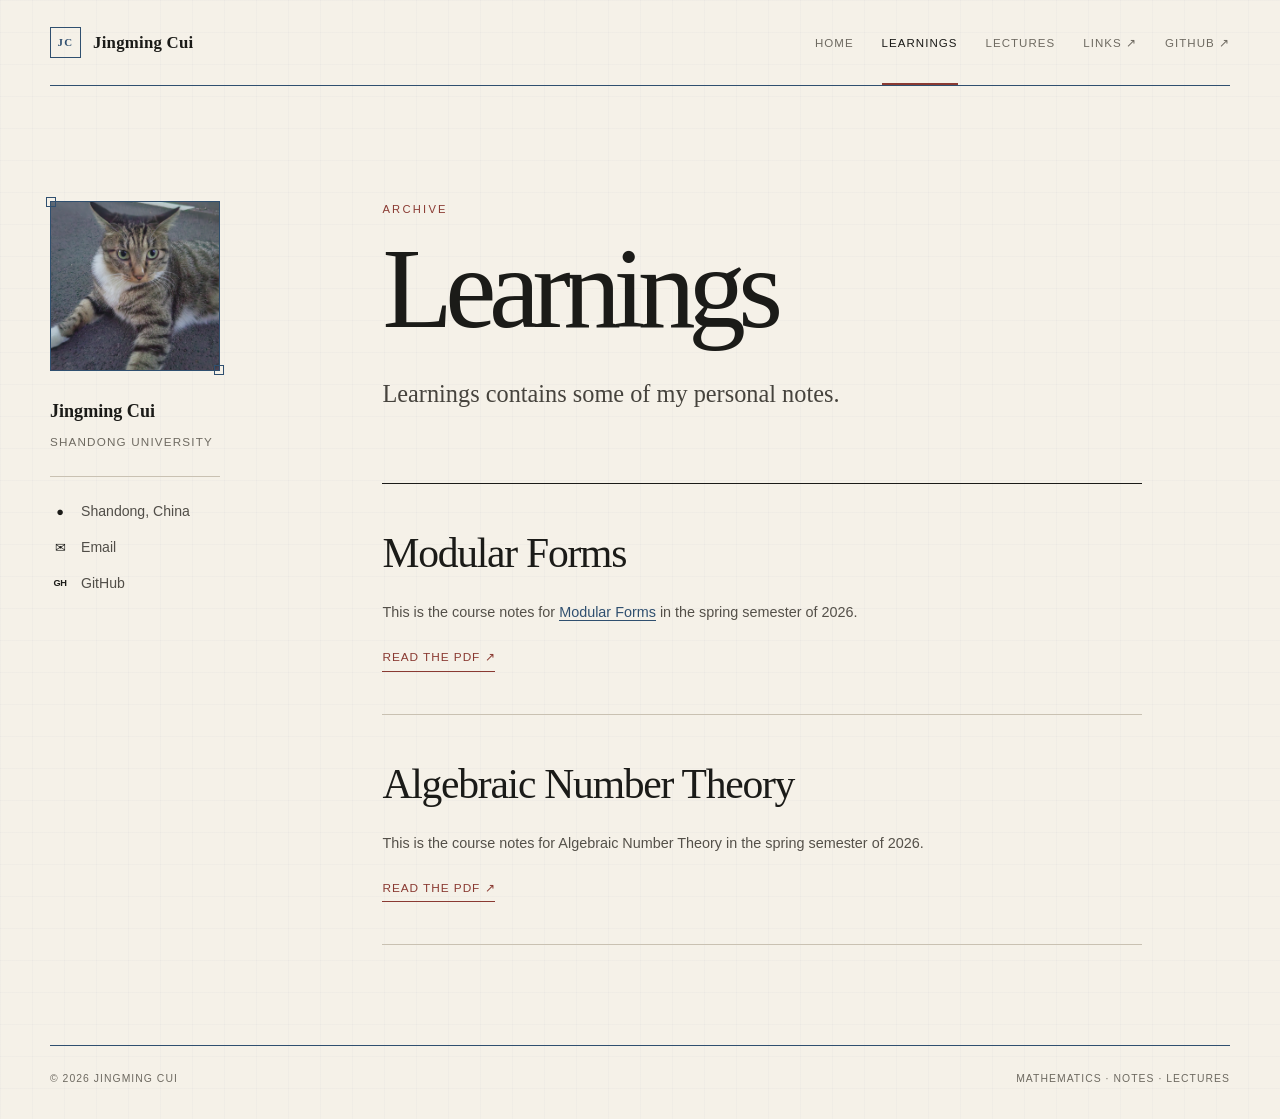
==== learnings/index.html @ 98e47bea "Add files via upload" ====
<!DOCTYPE html><html lang="en"><head><meta charSet="utf-8"/><meta name="viewport" content="width=device-width, initial-scale=1"/><link rel="preload" href="/profile-cat.jpg" as="image"/><link rel="stylesheet" href="/assets/site.css" data-rsc-css-href="/assets/site.css" data-precedence="vite-rsc/importer-resources"/><title>Learnings · Jingming Cui</title><meta name="description" content="Mathematical notes and working manuscripts by Jingming Cui."/><meta property="og:title" content="Jingming Cui"/><meta property="og:description" content="Mathematics · Notes · Lectures"/><meta property="og:url" content="https://mercuria-06.github.io"/><meta property="og:site_name" content="Jingming Cui"/><meta property="og:type" content="website"/><meta property="og:image" content="https://mercuria-06.github.io/og.png"/><meta property="og:image:width" content="1792"/><meta property="og:image:height" content="936"/><meta property="og:image:alt" content="Jingming Cui — Mathematics"/><meta name="twitter:card" content="summary_large_image"/><meta name="twitter:title" content="Jingming Cui"/><meta name="twitter:description" content="Mathematics · Notes · Lectures"/><meta name="twitter:image" content="https://mercuria-06.github.io/og.png"/>
<meta name="generator" content="Jingming Cui static site"></head><body><div class="site-frame"><header class="topbar"><a class="wordmark" href="/" aria-label="Jingming Cui, home"><span class="wordmark-mark">JC</span><span>Jingming Cui</span></a><nav aria-label="Primary navigation"><a href="/">Home</a><a href="/learnings/" aria-current="page">Learnings</a><a href="/lectures/">Lectures</a><a href="https://yapengzhao-math.github.io/" target="_blank" rel="noreferrer">Links <span aria-hidden="true">↗</span></a><a href="https://github.com/Mercuria-06" target="_blank" rel="noreferrer">GitHub <span aria-hidden="true">↗</span></a></nav></header><div class="page-grid"><aside class="profile-panel" aria-label="Profile summary"><div class="profile-photo"><img src="/profile-cat.jpg" alt="A tabby cat resting on a blanket"/></div><div class="profile-copy"><p class="profile-name">Jingming Cui</p><p class="profile-field">Shandong University</p></div><div class="profile-rule"></div><div class="profile-details"><p class="profile-detail"><span class="profile-icon" aria-hidden="true">●</span><span>Shandong, China</span></p><a class="profile-detail" href="mailto:jingmingcui@mail.sdu.edu.cn"><span class="profile-icon" aria-hidden="true">✉</span><span>Email</span></a><a class="profile-detail" href="https://github.com/Mercuria-06" target="_blank" rel="noreferrer"><span class="profile-icon profile-icon-text" aria-hidden="true">GH</span><span>GitHub</span></a></div></aside><main><div class="page-kicker">Archive</div><h1>Learnings</h1><p class="lede">Learnings contains some of my personal notes.</p><section class="notes-list" aria-label="Mathematics notes"><article class="note-entry"><div class="note-content"><h2>Modular Forms</h2><p>This is the course notes for<!-- --> <a href="https://faculty.sdu.edu.cn/brhuang/zh_CN/zdylm/2054830/list/index.htm" target="_blank" rel="noreferrer">Modular Forms</a> <!-- -->in the spring semester of 2026.</p><a class="document-link" href="/notes/modular-forms.pdf" target="_blank">Read the PDF <span aria-hidden="true">↗</span></a></div></article><article class="note-entry"><div class="note-content"><h2>Algebraic Number Theory</h2><p>This is the course notes for Algebraic Number Theory in the spring semester of 2026.</p><a class="document-link" href="/notes/algebraic-number-theory.pdf" target="_blank">Read the PDF <span aria-hidden="true">↗</span></a></div></article></section></main></div><footer><span>© 2026 Jingming Cui</span><span>Mathematics · Notes · Lectures</span></footer></div></body></html>
---- assets/site.css ----
/*! tailwindcss v4.2.1 | MIT License | https://tailwindcss.com */
@layer theme{:root,:host{--font-sans:ui-sans-serif, system-ui, sans-serif, "Apple Color Emoji", "Segoe UI Emoji", "Segoe UI Symbol", "Noto Color Emoji";--font-mono:ui-monospace, SFMono-Regular, Menlo, Monaco, Consolas, "Liberation Mono", "Courier New", monospace;--spacing:.25rem;--default-font-family:var(--font-sans);--default-mono-font-family:var(--font-mono)}}@layer base{*,:after,:before{box-sizing:border-box;border:0 solid;margin:0;padding:0}::backdrop{box-sizing:border-box;border:0 solid;margin:0;padding:0}::file-selector-button{box-sizing:border-box;border:0 solid;margin:0;padding:0}html,:host{-webkit-text-size-adjust:100%;tab-size:4;line-height:1.5;font-family:var(--default-font-family,ui-sans-serif, system-ui, sans-serif, "Apple Color Emoji", "Segoe UI Emoji", "Segoe UI Symbol", "Noto Color Emoji");font-feature-settings:var(--default-font-feature-settings,normal);font-variation-settings:var(--default-font-variation-settings,normal);-webkit-tap-highlight-color:transparent}hr{height:0;color:inherit;border-top-width:1px}abbr:where([title]){-webkit-text-decoration:underline dotted;text-decoration:underline dotted}h1,h2,h3,h4,h5,h6{font-size:inherit;font-weight:inherit}a{color:inherit;-webkit-text-decoration:inherit;-webkit-text-decoration:inherit;-webkit-text-decoration:inherit;-webkit-text-decoration:inherit;text-decoration:inherit}b,strong{font-weight:bolder}code,kbd,samp,pre{font-family:var(--default-mono-font-family,ui-monospace, SFMono-Regular, Menlo, Monaco, Consolas, "Liberation Mono", "Courier New", monospace);font-feature-settings:var(--default-mono-font-feature-settings,normal);font-variation-settings:var(--default-mono-font-variation-settings,normal);font-size:1em}small{font-size:80%}sub,sup{vertical-align:baseline;font-size:75%;line-height:0;position:relative}sub{bottom:-.25em}sup{top:-.5em}table{text-indent:0;border-color:inherit;border-collapse:collapse}:-moz-focusring{outline:auto}progress{vertical-align:baseline}summary{display:list-item}ol,ul,menu{list-style:none}img,svg,video,canvas,audio,iframe,embed,object{vertical-align:middle;display:block}img,video{max-width:100%;height:auto}button,input,select,optgroup,textarea{font:inherit;font-feature-settings:inherit;font-variation-settings:inherit;letter-spacing:inherit;color:inherit;opacity:1;background-color:#0000;border-radius:0}::file-selector-button{font:inherit;font-feature-settings:inherit;font-variation-settings:inherit;letter-spacing:inherit;color:inherit;opacity:1;background-color:#0000;border-radius:0}:where(select:is([multiple],[size])) optgroup{font-weight:bolder}:where(select:is([multiple],[size])) optgroup option{padding-inline-start:20px}::file-selector-button{margin-inline-end:4px}::placeholder{opacity:1}@supports (not ((-webkit-appearance:-apple-pay-button))) or (contain-intrinsic-size:1px){::placeholder{color:currentColor}@supports (color:color-mix(in lab, red, red)){::placeholder{color:color-mix(in oklab, currentcolor 50%, transparent)}}}textarea{resize:vertical}::-webkit-search-decoration{-webkit-appearance:none}::-webkit-date-and-time-value{min-height:1lh;text-align:inherit}::-webkit-datetime-edit{display:inline-flex}::-webkit-datetime-edit-fields-wrapper{padding:0}::-webkit-datetime-edit{padding-block:0}::-webkit-datetime-edit-year-field{padding-block:0}::-webkit-datetime-edit-month-field{padding-block:0}::-webkit-datetime-edit-day-field{padding-block:0}::-webkit-datetime-edit-hour-field{padding-block:0}::-webkit-datetime-edit-minute-field{padding-block:0}::-webkit-datetime-edit-second-field{padding-block:0}::-webkit-datetime-edit-millisecond-field{padding-block:0}::-webkit-datetime-edit-meridiem-field{padding-block:0}::-webkit-calendar-picker-indicator{line-height:1}:-moz-ui-invalid{box-shadow:none}button,input:where([type=button],[type=reset],[type=submit]){-webkit-appearance:button;appearance:button}::file-selector-button{-webkit-appearance:button;appearance:button}::-webkit-inner-spin-button{height:auto}::-webkit-outer-spin-button{height:auto}[hidden]:where(:not([hidden=until-found])){display:none!important}}@layer components;@layer utilities{.relative{position:relative}.start{inset-inline-start:var(--spacing)}.table{display:table}}:root{--paper:#f5f1e8;--paper-deep:#ebe5d9;--ink:#1b1b18;--muted:#6e6a61;--rule:#c9c1b2;--blue:#2f4f6f;--blue-soft:#dce3e8;--red:#8a3a32}*{box-sizing:border-box}html{scroll-behavior:smooth;background:var(--paper)}body{background:linear-gradient(#2f4f6f06 1px, transparent 1px), linear-gradient(90deg, #2f4f6f06 1px, transparent 1px), var(--paper);color:var(--ink);background-size:32px 32px;min-height:100vh;margin:0;font-family:Georgia,Times New Roman,serif}a{color:inherit;text-decoration:none}::selection{background:var(--blue);color:var(--paper)}.site-frame{width:min(1180px,100% - 48px);margin:0 auto}.topbar{border-bottom:1px solid var(--blue);justify-content:space-between;align-items:center;min-height:86px;display:flex}.wordmark{letter-spacing:.015em;align-items:center;gap:12px;font-size:1.05rem;font-weight:600;display:inline-flex}.wordmark-mark{border:1px solid var(--blue);color:var(--blue);letter-spacing:.12em;justify-content:center;align-items:center;width:31px;height:31px;font-size:.68rem;display:inline-flex}nav{letter-spacing:.09em;text-transform:uppercase;align-items:center;gap:28px;font-family:Arial,Helvetica,sans-serif;font-size:.72rem;display:flex}nav a{color:var(--muted);padding:34px 0 31px;transition:color .18s;position:relative}nav a:after{background:var(--red);content:"";transform-origin:0;width:100%;height:2px;transition:transform .18s;position:absolute;bottom:-1px;left:0;transform:scaleX(0)}:is(nav a:hover,nav a:focus-visible,nav a[aria-current=page]){color:var(--ink)}nav a:hover:after,nav a[aria-current=page]:after{transform:scaleX(1)}nav a:focus-visible:after{transform:scaleX(1)}.page-grid{grid-template-columns:230px minmax(0,1fr);gap:clamp(52px,8vw,118px);min-height:calc(100vh - 170px);padding:clamp(68px,9vw,126px) 0 100px;display:grid}.profile-panel{align-self:start;position:sticky;top:48px}.monogram{aspect-ratio:1;border:1px solid var(--blue);color:var(--blue);letter-spacing:-.06em;grid-template-columns:1fr 1px 1fr;place-items:center;max-width:170px;padding:16px;font-size:clamp(2.4rem,5vw,4rem);display:grid;position:relative}.monogram:before,.monogram:after{border:1px solid var(--blue);content:"";width:10px;height:10px;position:absolute}.monogram:before{top:-5px;left:-5px}.monogram:after{bottom:-5px;right:-5px}.monogram i{background:var(--rule);height:65%}.profile-photo{aspect-ratio:1;border:1px solid var(--blue);max-width:170px;position:relative}.profile-photo:before,.profile-photo:after{border:1px solid var(--blue);content:"";z-index:1;width:10px;height:10px;position:absolute}.profile-photo:before{top:-5px;left:-5px}.profile-photo:after{bottom:-5px;right:-5px}.profile-photo img{object-fit:cover;object-position:50% 38%;width:100%;height:100%;display:block}.profile-copy{margin-top:27px}.profile-name{margin:0 0 8px;font-size:1.13rem;font-weight:600}.profile-field,.profile-link{color:var(--muted);letter-spacing:.1em;text-transform:uppercase;font-family:Arial,Helvetica,sans-serif;font-size:.73rem}.profile-field{margin:0}.profile-rule{background:var(--rule);max-width:170px;height:1px;margin:25px 0}.profile-link{transition:color .18s}:is(.profile-link:hover,.profile-link:focus-visible){color:var(--red)}.profile-details{gap:17px;display:grid}.profile-detail{color:#514e48;grid-template-columns:20px minmax(0,1fr);align-items:center;gap:11px;font-family:Arial,Helvetica,sans-serif;font-size:.88rem;line-height:1.35;display:grid}a.profile-detail{transition:color .18s}:is(a.profile-detail:hover,a.profile-detail:focus-visible){color:var(--red)}.profile-icon{color:var(--ink);text-align:center;font-size:.8rem}.profile-icon-text{letter-spacing:-.04em;font-size:.58rem;font-weight:700}main{max-width:760px}.page-kicker{color:var(--red);letter-spacing:.2em;text-transform:uppercase;margin-bottom:20px;font-family:Arial,Helvetica,sans-serif;font-size:.7rem}h1{letter-spacing:-.065em;margin:0;font-size:clamp(3.5rem,9vw,7.6rem);font-weight:400;line-height:.88}.lede{color:#46433d;max-width:660px;margin:36px 0 0;font-size:clamp(1.18rem,2.2vw,1.52rem);line-height:1.55}.about-intro{border-top:1px solid var(--ink);margin-top:54px;padding-top:18px}.about-intro h2{letter-spacing:.14em;text-transform:uppercase;margin:0 0 22px;font-family:Arial,Helvetica,sans-serif;font-size:.82rem;font-weight:600}.about-intro p{color:#46433d;max-width:660px;margin:0;font-size:clamp(1.18rem,2.2vw,1.52rem);line-height:1.55}.ornament{color:var(--blue);grid-template-columns:auto 1fr auto 1fr auto;align-items:center;margin:64px 0;font-size:.85rem;display:grid}.ornament:before,.ornament:after{background:var(--rule);content:"";height:1px;margin:0 15px}.section-block{margin-top:76px}.section-heading-row{border-bottom:1px solid var(--ink);justify-content:space-between;align-items:baseline;padding-bottom:13px;display:flex}.section-heading-row h2{letter-spacing:.14em;text-transform:uppercase;margin:0;font-size:.82rem;font-weight:600}.section-number{color:var(--muted);font-family:Arial,Helvetica,sans-serif;font-size:.68rem}.index-list{border-bottom:1px solid var(--rule)}.index-item{border-bottom:1px solid var(--rule);justify-content:space-between;align-items:center;gap:28px;padding:27px 3px;transition:color .18s,padding .18s;display:flex}.index-item:last-child{border-bottom:0}:is(.index-item:hover,.index-item:focus-visible){color:var(--red);padding-left:10px}.index-item h3{margin:0 0 7px;font-size:1.48rem;font-weight:400}.index-item p,.quiet-note p{color:var(--muted);margin:0;font-family:Arial,Helvetica,sans-serif;font-size:.86rem;line-height:1.65}.quiet-note p{max-width:620px;margin-top:24px}.notes-list{border-top:1px solid var(--ink);margin-top:70px}.note-entry{border-bottom:1px solid var(--rule);padding:38px 0 42px}.note-content h2{letter-spacing:-.03em;margin:0 0 16px;font-size:clamp(1.75rem,4vw,2.6rem);font-weight:400}.note-content>p,.empty-state p{color:#545049;max-width:650px;margin:0;font-family:Arial,Helvetica,sans-serif;font-size:.9rem;line-height:1.7}.note-content>p a{color:var(--blue);border-bottom:1px solid}:is(.note-content>p a:hover,.note-content>p a:focus-visible){color:var(--red)}.document-link{border-bottom:1px solid var(--red);color:var(--red);letter-spacing:.08em;text-transform:uppercase;margin-top:24px;padding-bottom:4px;font-family:Arial,Helvetica,sans-serif;font-size:.74rem;display:inline-block}.empty-state{border-bottom:1px solid var(--rule);border-top:1px solid var(--ink);grid-template-columns:70px minmax(0,1fr);gap:42px;margin-top:70px;padding:44px 0 52px;display:grid}.empty-number{color:var(--red);font-size:2rem}.empty-state h2{margin:-5px 0 16px;font-size:2.5rem;font-weight:400}footer{border-top:1px solid var(--blue);color:var(--muted);letter-spacing:.1em;text-transform:uppercase;justify-content:space-between;padding:25px 0 32px;font-family:Arial,Helvetica,sans-serif;font-size:.65rem;display:flex}@media (max-width:760px){.site-frame{width:min(100% - 30px,620px)}.topbar{flex-direction:column;align-items:flex-start;gap:20px;padding:22px 0 0}nav{gap:17px;width:100%;overflow-x:auto}nav a{flex:none;padding:9px 0 17px}.page-grid{padding:52px 0 72px;display:block}.profile-panel{grid-template-columns:78px 1fr;align-items:center;gap:0 20px;margin-bottom:68px;display:grid;position:static}.monogram,.profile-photo{grid-row:1/3;max-width:78px;padding:9px;font-size:1.65rem}.profile-photo{padding:0}.profile-copy{margin:0}.profile-rule{display:none}.profile-link{align-self:end;margin-top:10px}.profile-details{grid-column:1/-1;grid-template-columns:repeat(3,minmax(0,auto));margin-top:24px}h1{font-size:clamp(3.3rem,19vw,5.6rem)}.lede{margin-top:28px}.about-intro{margin-top:42px}.ornament{margin:48px 0}.section-block{margin-top:60px}.notes-list,.empty-state{margin-top:52px}.note-entry{padding:30px 0 35px}.empty-state{grid-template-columns:1fr;gap:14px}footer{flex-direction:column;align-items:flex-start;gap:9px}}@media (max-width:520px){.profile-details{grid-template-columns:1fr;gap:13px}}@media (prefers-reduced-motion:reduce){*{scroll-behavior:auto!important;transition-duration:.01ms!important}}
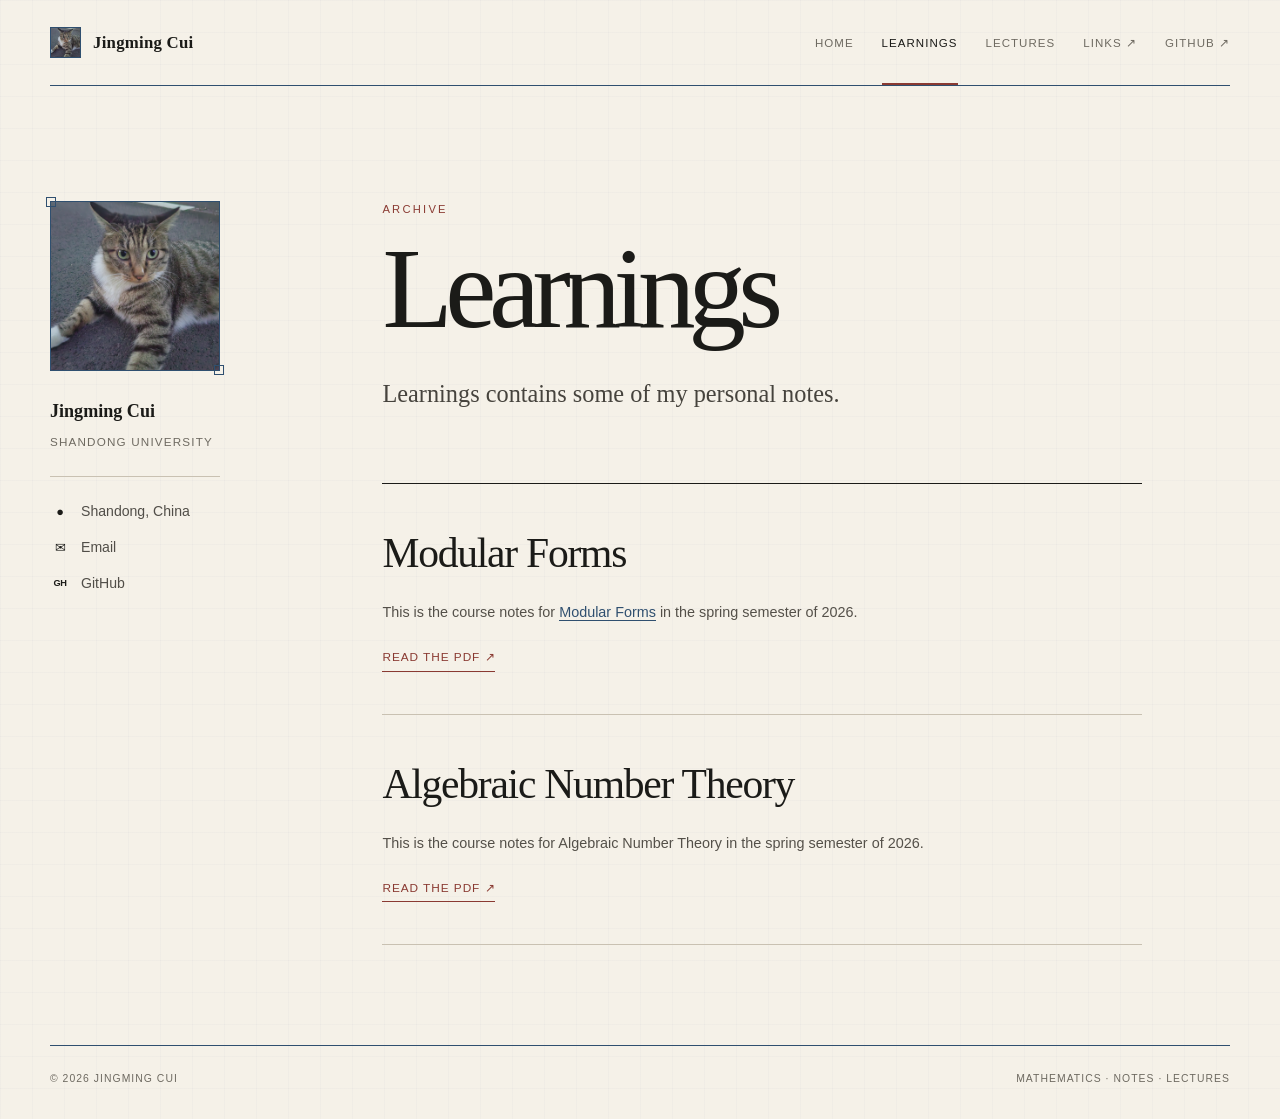
==== commit fb6e36b4: "Add files via upload" ====
--- a/learnings/index.html
+++ b/learnings/index.html
@@ -1,2 +1,2 @@
 <!DOCTYPE html><html lang="en"><head><meta charSet="utf-8"/><meta name="viewport" content="width=device-width, initial-scale=1"/><link rel="preload" href="/profile-cat.jpg" as="image"/><link rel="stylesheet" href="/assets/site.css" data-rsc-css-href="/assets/site.css" data-precedence="vite-rsc/importer-resources"/><title>Learnings · Jingming Cui</title><meta name="description" content="Mathematical notes and working manuscripts by Jingming Cui."/><meta property="og:title" content="Jingming Cui"/><meta property="og:description" content="Mathematics · Notes · Lectures"/><meta property="og:url" content="https://mercuria-06.github.io"/><meta property="og:site_name" content="Jingming Cui"/><meta property="og:type" content="website"/><meta property="og:image" content="https://mercuria-06.github.io/og.png"/><meta property="og:image:width" content="1792"/><meta property="og:image:height" content="936"/><meta property="og:image:alt" content="Jingming Cui — Mathematics"/><meta name="twitter:card" content="summary_large_image"/><meta name="twitter:title" content="Jingming Cui"/><meta name="twitter:description" content="Mathematics · Notes · Lectures"/><meta name="twitter:image" content="https://mercuria-06.github.io/og.png"/>
-<meta name="generator" content="Jingming Cui static site"></head><body><div class="site-frame"><header class="topbar"><a class="wordmark" href="/" aria-label="Jingming Cui, home"><span class="wordmark-mark">JC</span><span>Jingming Cui</span></a><nav aria-label="Primary navigation"><a href="/">Home</a><a href="/learnings/" aria-current="page">Learnings</a><a href="/lectures/">Lectures</a><a href="https://yapengzhao-math.github.io/" target="_blank" rel="noreferrer">Links <span aria-hidden="true">↗</span></a><a href="https://github.com/Mercuria-06" target="_blank" rel="noreferrer">GitHub <span aria-hidden="true">↗</span></a></nav></header><div class="page-grid"><aside class="profile-panel" aria-label="Profile summary"><div class="profile-photo"><img src="/profile-cat.jpg" alt="A tabby cat resting on a blanket"/></div><div class="profile-copy"><p class="profile-name">Jingming Cui</p><p class="profile-field">Shandong University</p></div><div class="profile-rule"></div><div class="profile-details"><p class="profile-detail"><span class="profile-icon" aria-hidden="true">●</span><span>Shandong, China</span></p><a class="profile-detail" href="mailto:jingmingcui@mail.sdu.edu.cn"><span class="profile-icon" aria-hidden="true">✉</span><span>Email</span></a><a class="profile-detail" href="https://github.com/Mercuria-06" target="_blank" rel="noreferrer"><span class="profile-icon profile-icon-text" aria-hidden="true">GH</span><span>GitHub</span></a></div></aside><main><div class="page-kicker">Archive</div><h1>Learnings</h1><p class="lede">Learnings contains some of my personal notes.</p><section class="notes-list" aria-label="Mathematics notes"><article class="note-entry"><div class="note-content"><h2>Modular Forms</h2><p>This is the course notes for<!-- --> <a href="https://faculty.sdu.edu.cn/brhuang/zh_CN/zdylm/2054830/list/index.htm" target="_blank" rel="noreferrer">Modular Forms</a> <!-- -->in the spring semester of 2026.</p><a class="document-link" href="/notes/modular-forms.pdf" target="_blank">Read the PDF <span aria-hidden="true">↗</span></a></div></article><article class="note-entry"><div class="note-content"><h2>Algebraic Number Theory</h2><p>This is the course notes for Algebraic Number Theory in the spring semester of 2026.</p><a class="document-link" href="/notes/algebraic-number-theory.pdf" target="_blank">Read the PDF <span aria-hidden="true">↗</span></a></div></article></section></main></div><footer><span>© 2026 Jingming Cui</span><span>Mathematics · Notes · Lectures</span></footer></div></body></html>+<meta name="generator" content="Jingming Cui static site"></head><body><div class="site-frame"><header class="topbar"><a class="wordmark" href="/" aria-label="Jingming Cui, home"><span class="wordmark-mark" aria-hidden="true"><img src="/profile-cat.jpg" alt=""/></span><span>Jingming Cui</span></a><nav aria-label="Primary navigation"><a href="/">Home</a><a href="/learnings/" aria-current="page">Learnings</a><a href="/lectures/">Lectures</a><a href="https://yapengzhao-math.github.io/" target="_blank" rel="noreferrer">Links <span aria-hidden="true">↗</span></a><a href="https://github.com/Mercuria-06" target="_blank" rel="noreferrer">GitHub <span aria-hidden="true">↗</span></a></nav></header><div class="page-grid"><aside class="profile-panel" aria-label="Profile summary"><div class="profile-photo"><img src="/profile-cat.jpg" alt="A tabby cat resting on a blanket"/></div><div class="profile-copy"><p class="profile-name">Jingming Cui</p><p class="profile-field">Shandong University</p></div><div class="profile-rule"></div><div class="profile-details"><p class="profile-detail"><span class="profile-icon" aria-hidden="true">●</span><span>Shandong, China</span></p><a class="profile-detail" href="mailto:jingmingcui@mail.sdu.edu.cn"><span class="profile-icon" aria-hidden="true">✉</span><span>Email</span></a><a class="profile-detail" href="https://github.com/Mercuria-06" target="_blank" rel="noreferrer"><span class="profile-icon profile-icon-text" aria-hidden="true">GH</span><span>GitHub</span></a></div></aside><main><div class="page-kicker">Archive</div><h1>Learnings</h1><p class="lede">Learnings contains some of my personal notes.</p><section class="notes-list" aria-label="Mathematics notes"><article class="note-entry"><div class="note-content"><h2>Modular Forms</h2><p>This is the course notes for<!-- --> <a href="https://faculty.sdu.edu.cn/brhuang/zh_CN/zdylm/2054830/list/index.htm" target="_blank" rel="noreferrer">Modular Forms</a> <!-- -->in the spring semester of 2026.</p><a class="document-link" href="/notes/modular-forms.pdf" target="_blank">Read the PDF <span aria-hidden="true">↗</span></a></div></article><article class="note-entry"><div class="note-content"><h2>Algebraic Number Theory</h2><p>This is the course notes for Algebraic Number Theory in the spring semester of 2026.</p><a class="document-link" href="/notes/algebraic-number-theory.pdf" target="_blank">Read the PDF <span aria-hidden="true">↗</span></a></div></article></section></main></div><footer><span>© 2026 Jingming Cui</span><span>Mathematics · Notes · Lectures</span></footer></div></body></html>
--- a/assets/site.css
+++ b/assets/site.css
@@ -1,2 +1,2 @@
 /*! tailwindcss v4.2.1 | MIT License | https://tailwindcss.com */
-@layer theme{:root,:host{--font-sans:ui-sans-serif, system-ui, sans-serif, "Apple Color Emoji", "Segoe UI Emoji", "Segoe UI Symbol", "Noto Color Emoji";--font-mono:ui-monospace, SFMono-Regular, Menlo, Monaco, Consolas, "Liberation Mono", "Courier New", monospace;--spacing:.25rem;--default-font-family:var(--font-sans);--default-mono-font-family:var(--font-mono)}}@layer base{*,:after,:before{box-sizing:border-box;border:0 solid;margin:0;padding:0}::backdrop{box-sizing:border-box;border:0 solid;margin:0;padding:0}::file-selector-button{box-sizing:border-box;border:0 solid;margin:0;padding:0}html,:host{-webkit-text-size-adjust:100%;tab-size:4;line-height:1.5;font-family:var(--default-font-family,ui-sans-serif, system-ui, sans-serif, "Apple Color Emoji", "Segoe UI Emoji", "Segoe UI Symbol", "Noto Color Emoji");font-feature-settings:var(--default-font-feature-settings,normal);font-variation-settings:var(--default-font-variation-settings,normal);-webkit-tap-highlight-color:transparent}hr{height:0;color:inherit;border-top-width:1px}abbr:where([title]){-webkit-text-decoration:underline dotted;text-decoration:underline dotted}h1,h2,h3,h4,h5,h6{font-size:inherit;font-weight:inherit}a{color:inherit;-webkit-text-decoration:inherit;-webkit-text-decoration:inherit;-webkit-text-decoration:inherit;-webkit-text-decoration:inherit;text-decoration:inherit}b,strong{font-weight:bolder}code,kbd,samp,pre{font-family:var(--default-mono-font-family,ui-monospace, SFMono-Regular, Menlo, Monaco, Consolas, "Liberation Mono", "Courier New", monospace);font-feature-settings:var(--default-mono-font-feature-settings,normal);font-variation-settings:var(--default-mono-font-variation-settings,normal);font-size:1em}small{font-size:80%}sub,sup{vertical-align:baseline;font-size:75%;line-height:0;position:relative}sub{bottom:-.25em}sup{top:-.5em}table{text-indent:0;border-color:inherit;border-collapse:collapse}:-moz-focusring{outline:auto}progress{vertical-align:baseline}summary{display:list-item}ol,ul,menu{list-style:none}img,svg,video,canvas,audio,iframe,embed,object{vertical-align:middle;display:block}img,video{max-width:100%;height:auto}button,input,select,optgroup,textarea{font:inherit;font-feature-settings:inherit;font-variation-settings:inherit;letter-spacing:inherit;color:inherit;opacity:1;background-color:#0000;border-radius:0}::file-selector-button{font:inherit;font-feature-settings:inherit;font-variation-settings:inherit;letter-spacing:inherit;color:inherit;opacity:1;background-color:#0000;border-radius:0}:where(select:is([multiple],[size])) optgroup{font-weight:bolder}:where(select:is([multiple],[size])) optgroup option{padding-inline-start:20px}::file-selector-button{margin-inline-end:4px}::placeholder{opacity:1}@supports (not ((-webkit-appearance:-apple-pay-button))) or (contain-intrinsic-size:1px){::placeholder{color:currentColor}@supports (color:color-mix(in lab, red, red)){::placeholder{color:color-mix(in oklab, currentcolor 50%, transparent)}}}textarea{resize:vertical}::-webkit-search-decoration{-webkit-appearance:none}::-webkit-date-and-time-value{min-height:1lh;text-align:inherit}::-webkit-datetime-edit{display:inline-flex}::-webkit-datetime-edit-fields-wrapper{padding:0}::-webkit-datetime-edit{padding-block:0}::-webkit-datetime-edit-year-field{padding-block:0}::-webkit-datetime-edit-month-field{padding-block:0}::-webkit-datetime-edit-day-field{padding-block:0}::-webkit-datetime-edit-hour-field{padding-block:0}::-webkit-datetime-edit-minute-field{padding-block:0}::-webkit-datetime-edit-second-field{padding-block:0}::-webkit-datetime-edit-millisecond-field{padding-block:0}::-webkit-datetime-edit-meridiem-field{padding-block:0}::-webkit-calendar-picker-indicator{line-height:1}:-moz-ui-invalid{box-shadow:none}button,input:where([type=button],[type=reset],[type=submit]){-webkit-appearance:button;appearance:button}::file-selector-button{-webkit-appearance:button;appearance:button}::-webkit-inner-spin-button{height:auto}::-webkit-outer-spin-button{height:auto}[hidden]:where(:not([hidden=until-found])){display:none!important}}@layer components;@layer utilities{.relative{position:relative}.start{inset-inline-start:var(--spacing)}.table{display:table}}:root{--paper:#f5f1e8;--paper-deep:#ebe5d9;--ink:#1b1b18;--muted:#6e6a61;--rule:#c9c1b2;--blue:#2f4f6f;--blue-soft:#dce3e8;--red:#8a3a32}*{box-sizing:border-box}html{scroll-behavior:smooth;background:var(--paper)}body{background:linear-gradient(#2f4f6f06 1px, transparent 1px), linear-gradient(90deg, #2f4f6f06 1px, transparent 1px), var(--paper);color:var(--ink);background-size:32px 32px;min-height:100vh;margin:0;font-family:Georgia,Times New Roman,serif}a{color:inherit;text-decoration:none}::selection{background:var(--blue);color:var(--paper)}.site-frame{width:min(1180px,100% - 48px);margin:0 auto}.topbar{border-bottom:1px solid var(--blue);justify-content:space-between;align-items:center;min-height:86px;display:flex}.wordmark{letter-spacing:.015em;align-items:center;gap:12px;font-size:1.05rem;font-weight:600;display:inline-flex}.wordmark-mark{border:1px solid var(--blue);color:var(--blue);letter-spacing:.12em;justify-content:center;align-items:center;width:31px;height:31px;font-size:.68rem;display:inline-flex}nav{letter-spacing:.09em;text-transform:uppercase;align-items:center;gap:28px;font-family:Arial,Helvetica,sans-serif;font-size:.72rem;display:flex}nav a{color:var(--muted);padding:34px 0 31px;transition:color .18s;position:relative}nav a:after{background:var(--red);content:"";transform-origin:0;width:100%;height:2px;transition:transform .18s;position:absolute;bottom:-1px;left:0;transform:scaleX(0)}:is(nav a:hover,nav a:focus-visible,nav a[aria-current=page]){color:var(--ink)}nav a:hover:after,nav a[aria-current=page]:after{transform:scaleX(1)}nav a:focus-visible:after{transform:scaleX(1)}.page-grid{grid-template-columns:230px minmax(0,1fr);gap:clamp(52px,8vw,118px);min-height:calc(100vh - 170px);padding:clamp(68px,9vw,126px) 0 100px;display:grid}.profile-panel{align-self:start;position:sticky;top:48px}.monogram{aspect-ratio:1;border:1px solid var(--blue);color:var(--blue);letter-spacing:-.06em;grid-template-columns:1fr 1px 1fr;place-items:center;max-width:170px;padding:16px;font-size:clamp(2.4rem,5vw,4rem);display:grid;position:relative}.monogram:before,.monogram:after{border:1px solid var(--blue);content:"";width:10px;height:10px;position:absolute}.monogram:before{top:-5px;left:-5px}.monogram:after{bottom:-5px;right:-5px}.monogram i{background:var(--rule);height:65%}.profile-photo{aspect-ratio:1;border:1px solid var(--blue);max-width:170px;position:relative}.profile-photo:before,.profile-photo:after{border:1px solid var(--blue);content:"";z-index:1;width:10px;height:10px;position:absolute}.profile-photo:before{top:-5px;left:-5px}.profile-photo:after{bottom:-5px;right:-5px}.profile-photo img{object-fit:cover;object-position:50% 38%;width:100%;height:100%;display:block}.profile-copy{margin-top:27px}.profile-name{margin:0 0 8px;font-size:1.13rem;font-weight:600}.profile-field,.profile-link{color:var(--muted);letter-spacing:.1em;text-transform:uppercase;font-family:Arial,Helvetica,sans-serif;font-size:.73rem}.profile-field{margin:0}.profile-rule{background:var(--rule);max-width:170px;height:1px;margin:25px 0}.profile-link{transition:color .18s}:is(.profile-link:hover,.profile-link:focus-visible){color:var(--red)}.profile-details{gap:17px;display:grid}.profile-detail{color:#514e48;grid-template-columns:20px minmax(0,1fr);align-items:center;gap:11px;font-family:Arial,Helvetica,sans-serif;font-size:.88rem;line-height:1.35;display:grid}a.profile-detail{transition:color .18s}:is(a.profile-detail:hover,a.profile-detail:focus-visible){color:var(--red)}.profile-icon{color:var(--ink);text-align:center;font-size:.8rem}.profile-icon-text{letter-spacing:-.04em;font-size:.58rem;font-weight:700}main{max-width:760px}.page-kicker{color:var(--red);letter-spacing:.2em;text-transform:uppercase;margin-bottom:20px;font-family:Arial,Helvetica,sans-serif;font-size:.7rem}h1{letter-spacing:-.065em;margin:0;font-size:clamp(3.5rem,9vw,7.6rem);font-weight:400;line-height:.88}.lede{color:#46433d;max-width:660px;margin:36px 0 0;font-size:clamp(1.18rem,2.2vw,1.52rem);line-height:1.55}.about-intro{border-top:1px solid var(--ink);margin-top:54px;padding-top:18px}.about-intro h2{letter-spacing:.14em;text-transform:uppercase;margin:0 0 22px;font-family:Arial,Helvetica,sans-serif;font-size:.82rem;font-weight:600}.about-intro p{color:#46433d;max-width:660px;margin:0;font-size:clamp(1.18rem,2.2vw,1.52rem);line-height:1.55}.ornament{color:var(--blue);grid-template-columns:auto 1fr auto 1fr auto;align-items:center;margin:64px 0;font-size:.85rem;display:grid}.ornament:before,.ornament:after{background:var(--rule);content:"";height:1px;margin:0 15px}.section-block{margin-top:76px}.section-heading-row{border-bottom:1px solid var(--ink);justify-content:space-between;align-items:baseline;padding-bottom:13px;display:flex}.section-heading-row h2{letter-spacing:.14em;text-transform:uppercase;margin:0;font-size:.82rem;font-weight:600}.section-number{color:var(--muted);font-family:Arial,Helvetica,sans-serif;font-size:.68rem}.index-list{border-bottom:1px solid var(--rule)}.index-item{border-bottom:1px solid var(--rule);justify-content:space-between;align-items:center;gap:28px;padding:27px 3px;transition:color .18s,padding .18s;display:flex}.index-item:last-child{border-bottom:0}:is(.index-item:hover,.index-item:focus-visible){color:var(--red);padding-left:10px}.index-item h3{margin:0 0 7px;font-size:1.48rem;font-weight:400}.index-item p,.quiet-note p{color:var(--muted);margin:0;font-family:Arial,Helvetica,sans-serif;font-size:.86rem;line-height:1.65}.quiet-note p{max-width:620px;margin-top:24px}.notes-list{border-top:1px solid var(--ink);margin-top:70px}.note-entry{border-bottom:1px solid var(--rule);padding:38px 0 42px}.note-content h2{letter-spacing:-.03em;margin:0 0 16px;font-size:clamp(1.75rem,4vw,2.6rem);font-weight:400}.note-content>p,.empty-state p{color:#545049;max-width:650px;margin:0;font-family:Arial,Helvetica,sans-serif;font-size:.9rem;line-height:1.7}.note-content>p a{color:var(--blue);border-bottom:1px solid}:is(.note-content>p a:hover,.note-content>p a:focus-visible){color:var(--red)}.document-link{border-bottom:1px solid var(--red);color:var(--red);letter-spacing:.08em;text-transform:uppercase;margin-top:24px;padding-bottom:4px;font-family:Arial,Helvetica,sans-serif;font-size:.74rem;display:inline-block}.empty-state{border-bottom:1px solid var(--rule);border-top:1px solid var(--ink);grid-template-columns:70px minmax(0,1fr);gap:42px;margin-top:70px;padding:44px 0 52px;display:grid}.empty-number{color:var(--red);font-size:2rem}.empty-state h2{margin:-5px 0 16px;font-size:2.5rem;font-weight:400}footer{border-top:1px solid var(--blue);color:var(--muted);letter-spacing:.1em;text-transform:uppercase;justify-content:space-between;padding:25px 0 32px;font-family:Arial,Helvetica,sans-serif;font-size:.65rem;display:flex}@media (max-width:760px){.site-frame{width:min(100% - 30px,620px)}.topbar{flex-direction:column;align-items:flex-start;gap:20px;padding:22px 0 0}nav{gap:17px;width:100%;overflow-x:auto}nav a{flex:none;padding:9px 0 17px}.page-grid{padding:52px 0 72px;display:block}.profile-panel{grid-template-columns:78px 1fr;align-items:center;gap:0 20px;margin-bottom:68px;display:grid;position:static}.monogram,.profile-photo{grid-row:1/3;max-width:78px;padding:9px;font-size:1.65rem}.profile-photo{padding:0}.profile-copy{margin:0}.profile-rule{display:none}.profile-link{align-self:end;margin-top:10px}.profile-details{grid-column:1/-1;grid-template-columns:repeat(3,minmax(0,auto));margin-top:24px}h1{font-size:clamp(3.3rem,19vw,5.6rem)}.lede{margin-top:28px}.about-intro{margin-top:42px}.ornament{margin:48px 0}.section-block{margin-top:60px}.notes-list,.empty-state{margin-top:52px}.note-entry{padding:30px 0 35px}.empty-state{grid-template-columns:1fr;gap:14px}footer{flex-direction:column;align-items:flex-start;gap:9px}}@media (max-width:520px){.profile-details{grid-template-columns:1fr;gap:13px}}@media (prefers-reduced-motion:reduce){*{scroll-behavior:auto!important;transition-duration:.01ms!important}}
+@layer theme{:root,:host{--font-sans:ui-sans-serif, system-ui, sans-serif, "Apple Color Emoji", "Segoe UI Emoji", "Segoe UI Symbol", "Noto Color Emoji";--font-mono:ui-monospace, SFMono-Regular, Menlo, Monaco, Consolas, "Liberation Mono", "Courier New", monospace;--spacing:.25rem;--default-font-family:var(--font-sans);--default-mono-font-family:var(--font-mono)}}@layer base{*,:after,:before{box-sizing:border-box;border:0 solid;margin:0;padding:0}::backdrop{box-sizing:border-box;border:0 solid;margin:0;padding:0}::file-selector-button{box-sizing:border-box;border:0 solid;margin:0;padding:0}html,:host{-webkit-text-size-adjust:100%;tab-size:4;line-height:1.5;font-family:var(--default-font-family,ui-sans-serif, system-ui, sans-serif, "Apple Color Emoji", "Segoe UI Emoji", "Segoe UI Symbol", "Noto Color Emoji");font-feature-settings:var(--default-font-feature-settings,normal);font-variation-settings:var(--default-font-variation-settings,normal);-webkit-tap-highlight-color:transparent}hr{height:0;color:inherit;border-top-width:1px}abbr:where([title]){-webkit-text-decoration:underline dotted;text-decoration:underline dotted}h1,h2,h3,h4,h5,h6{font-size:inherit;font-weight:inherit}a{color:inherit;-webkit-text-decoration:inherit;-webkit-text-decoration:inherit;-webkit-text-decoration:inherit;-webkit-text-decoration:inherit;text-decoration:inherit}b,strong{font-weight:bolder}code,kbd,samp,pre{font-family:var(--default-mono-font-family,ui-monospace, SFMono-Regular, Menlo, Monaco, Consolas, "Liberation Mono", "Courier New", monospace);font-feature-settings:var(--default-mono-font-feature-settings,normal);font-variation-settings:var(--default-mono-font-variation-settings,normal);font-size:1em}small{font-size:80%}sub,sup{vertical-align:baseline;font-size:75%;line-height:0;position:relative}sub{bottom:-.25em}sup{top:-.5em}table{text-indent:0;border-color:inherit;border-collapse:collapse}:-moz-focusring{outline:auto}progress{vertical-align:baseline}summary{display:list-item}ol,ul,menu{list-style:none}img,svg,video,canvas,audio,iframe,embed,object{vertical-align:middle;display:block}img,video{max-width:100%;height:auto}button,input,select,optgroup,textarea{font:inherit;font-feature-settings:inherit;font-variation-settings:inherit;letter-spacing:inherit;color:inherit;opacity:1;background-color:#0000;border-radius:0}::file-selector-button{font:inherit;font-feature-settings:inherit;font-variation-settings:inherit;letter-spacing:inherit;color:inherit;opacity:1;background-color:#0000;border-radius:0}:where(select:is([multiple],[size])) optgroup{font-weight:bolder}:where(select:is([multiple],[size])) optgroup option{padding-inline-start:20px}::file-selector-button{margin-inline-end:4px}::placeholder{opacity:1}@supports (not ((-webkit-appearance:-apple-pay-button))) or (contain-intrinsic-size:1px){::placeholder{color:currentColor}@supports (color:color-mix(in lab, red, red)){::placeholder{color:color-mix(in oklab, currentcolor 50%, transparent)}}}textarea{resize:vertical}::-webkit-search-decoration{-webkit-appearance:none}::-webkit-date-and-time-value{min-height:1lh;text-align:inherit}::-webkit-datetime-edit{display:inline-flex}::-webkit-datetime-edit-fields-wrapper{padding:0}::-webkit-datetime-edit{padding-block:0}::-webkit-datetime-edit-year-field{padding-block:0}::-webkit-datetime-edit-month-field{padding-block:0}::-webkit-datetime-edit-day-field{padding-block:0}::-webkit-datetime-edit-hour-field{padding-block:0}::-webkit-datetime-edit-minute-field{padding-block:0}::-webkit-datetime-edit-second-field{padding-block:0}::-webkit-datetime-edit-millisecond-field{padding-block:0}::-webkit-datetime-edit-meridiem-field{padding-block:0}::-webkit-calendar-picker-indicator{line-height:1}:-moz-ui-invalid{box-shadow:none}button,input:where([type=button],[type=reset],[type=submit]){-webkit-appearance:button;appearance:button}::file-selector-button{-webkit-appearance:button;appearance:button}::-webkit-inner-spin-button{height:auto}::-webkit-outer-spin-button{height:auto}[hidden]:where(:not([hidden=until-found])){display:none!important}}@layer components;@layer utilities{.relative{position:relative}.start{inset-inline-start:var(--spacing)}.table{display:table}}:root{--paper:#f5f1e8;--paper-deep:#ebe5d9;--ink:#1b1b18;--muted:#6e6a61;--rule:#c9c1b2;--blue:#2f4f6f;--blue-soft:#dce3e8;--red:#8a3a32}*{box-sizing:border-box}html{scroll-behavior:smooth;background:var(--paper)}body{background:linear-gradient(#2f4f6f06 1px, transparent 1px), linear-gradient(90deg, #2f4f6f06 1px, transparent 1px), var(--paper);color:var(--ink);background-size:32px 32px;min-height:100vh;margin:0;font-family:Georgia,Times New Roman,serif}a{color:inherit;text-decoration:none}::selection{background:var(--blue);color:var(--paper)}.site-frame{width:min(1180px,100% - 48px);margin:0 auto}.topbar{border-bottom:1px solid var(--blue);justify-content:space-between;align-items:center;min-height:86px;display:flex}.wordmark{letter-spacing:.015em;align-items:center;gap:12px;font-size:1.05rem;font-weight:600;display:inline-flex}.wordmark-mark{border:1px solid var(--blue);color:var(--blue);letter-spacing:.12em;justify-content:center;align-items:center;width:31px;height:31px;font-size:.68rem;display:inline-flex}.wordmark-mark img{object-fit:cover;object-position:50% 38%;width:100%;height:100%;display:block}nav{letter-spacing:.09em;text-transform:uppercase;align-items:center;gap:28px;font-family:Arial,Helvetica,sans-serif;font-size:.72rem;display:flex}nav a{color:var(--muted);padding:34px 0 31px;transition:color .18s;position:relative}nav a:after{background:var(--red);content:"";transform-origin:0;width:100%;height:2px;transition:transform .18s;position:absolute;bottom:-1px;left:0;transform:scaleX(0)}:is(nav a:hover,nav a:focus-visible,nav a[aria-current=page]){color:var(--ink)}nav a:hover:after,nav a[aria-current=page]:after{transform:scaleX(1)}nav a:focus-visible:after{transform:scaleX(1)}.page-grid{grid-template-columns:230px minmax(0,1fr);gap:clamp(52px,8vw,118px);min-height:calc(100vh - 170px);padding:clamp(68px,9vw,126px) 0 100px;display:grid}.profile-panel{align-self:start;position:sticky;top:48px}.monogram{aspect-ratio:1;border:1px solid var(--blue);color:var(--blue);letter-spacing:-.06em;grid-template-columns:1fr 1px 1fr;place-items:center;max-width:170px;padding:16px;font-size:clamp(2.4rem,5vw,4rem);display:grid;position:relative}.monogram:before,.monogram:after{border:1px solid var(--blue);content:"";width:10px;height:10px;position:absolute}.monogram:before{top:-5px;left:-5px}.monogram:after{bottom:-5px;right:-5px}.monogram i{background:var(--rule);height:65%}.profile-photo{aspect-ratio:1;border:1px solid var(--blue);max-width:170px;position:relative}.profile-photo:before,.profile-photo:after{border:1px solid var(--blue);content:"";z-index:1;width:10px;height:10px;position:absolute}.profile-photo:before{top:-5px;left:-5px}.profile-photo:after{bottom:-5px;right:-5px}.profile-photo img{object-fit:cover;object-position:50% 38%;width:100%;height:100%;display:block}.profile-copy{margin-top:27px}.profile-name{margin:0 0 8px;font-size:1.13rem;font-weight:600}.profile-field,.profile-link{color:var(--muted);letter-spacing:.1em;text-transform:uppercase;font-family:Arial,Helvetica,sans-serif;font-size:.73rem}.profile-field{margin:0}.profile-rule{background:var(--rule);max-width:170px;height:1px;margin:25px 0}.profile-link{transition:color .18s}:is(.profile-link:hover,.profile-link:focus-visible){color:var(--red)}.profile-details{gap:17px;display:grid}.profile-detail{color:#514e48;grid-template-columns:20px minmax(0,1fr);align-items:center;gap:11px;font-family:Arial,Helvetica,sans-serif;font-size:.88rem;line-height:1.35;display:grid}a.profile-detail{transition:color .18s}:is(a.profile-detail:hover,a.profile-detail:focus-visible){color:var(--red)}.profile-icon{color:var(--ink);text-align:center;font-size:.8rem}.profile-icon-text{letter-spacing:-.04em;font-size:.58rem;font-weight:700}main{max-width:760px}.page-kicker{color:var(--red);letter-spacing:.2em;text-transform:uppercase;margin-bottom:20px;font-family:Arial,Helvetica,sans-serif;font-size:.7rem}h1{letter-spacing:-.065em;margin:0;font-size:clamp(3.5rem,9vw,7.6rem);font-weight:400;line-height:.88}.lede{color:#46433d;max-width:660px;margin:36px 0 0;font-size:clamp(1.18rem,2.2vw,1.52rem);line-height:1.55}.about-intro{border-top:1px solid var(--ink);margin-top:54px;padding-top:18px}.about-intro h2{letter-spacing:.14em;text-transform:uppercase;margin:0 0 22px;font-family:Arial,Helvetica,sans-serif;font-size:clamp(1.05rem,2vw,1.3rem);font-weight:600}.about-intro p{color:#46433d;max-width:660px;margin:0;font-size:clamp(1rem,1.6vw,1.14rem);line-height:1.55}.chinese-book-title{font-family:KaiTi,STKaiti,楷体,serif;font-style:normal}.ornament{color:var(--blue);grid-template-columns:auto 1fr auto 1fr auto;align-items:center;margin:64px 0;font-size:.85rem;display:grid}.ornament:before,.ornament:after{background:var(--rule);content:"";height:1px;margin:0 15px}.section-block{margin-top:76px}.section-heading-row{border-bottom:1px solid var(--ink);justify-content:space-between;align-items:baseline;padding-bottom:13px;display:flex}.section-heading-row h2{letter-spacing:.14em;text-transform:uppercase;margin:0;font-size:.82rem;font-weight:600}.section-number{color:var(--muted);font-family:Arial,Helvetica,sans-serif;font-size:.68rem}.index-list{border-bottom:1px solid var(--rule)}.index-item{border-bottom:1px solid var(--rule);justify-content:space-between;align-items:center;gap:28px;padding:27px 3px;transition:color .18s,padding .18s;display:flex}.index-item:last-child{border-bottom:0}:is(.index-item:hover,.index-item:focus-visible){color:var(--red);padding-left:10px}.index-item h3{margin:0 0 7px;font-size:1.48rem;font-weight:400}.index-item p,.quiet-note p{color:var(--muted);margin:0;font-family:Arial,Helvetica,sans-serif;font-size:.86rem;line-height:1.65}.quiet-note p{max-width:620px;margin-top:24px}.notes-list{border-top:1px solid var(--ink);margin-top:70px}.note-entry{border-bottom:1px solid var(--rule);padding:38px 0 42px}.note-content h2{letter-spacing:-.03em;margin:0 0 16px;font-size:clamp(1.75rem,4vw,2.6rem);font-weight:400}.note-content>p,.empty-state p{color:#545049;max-width:650px;margin:0;font-family:Arial,Helvetica,sans-serif;font-size:.9rem;line-height:1.7}.note-content>p a{color:var(--blue);border-bottom:1px solid}:is(.note-content>p a:hover,.note-content>p a:focus-visible){color:var(--red)}.document-link{border-bottom:1px solid var(--red);color:var(--red);letter-spacing:.08em;text-transform:uppercase;margin-top:24px;padding-bottom:4px;font-family:Arial,Helvetica,sans-serif;font-size:.74rem;display:inline-block}.empty-state{border-bottom:1px solid var(--rule);border-top:1px solid var(--ink);grid-template-columns:70px minmax(0,1fr);gap:42px;margin-top:70px;padding:44px 0 52px;display:grid}.empty-number{color:var(--red);font-size:2rem}.empty-state h2{margin:-5px 0 16px;font-size:2.5rem;font-weight:400}footer{border-top:1px solid var(--blue);color:var(--muted);letter-spacing:.1em;text-transform:uppercase;justify-content:space-between;padding:25px 0 32px;font-family:Arial,Helvetica,sans-serif;font-size:.65rem;display:flex}@media (max-width:760px){.site-frame{width:min(100% - 30px,620px)}.topbar{flex-direction:column;align-items:flex-start;gap:20px;padding:22px 0 0}nav{gap:17px;width:100%;overflow-x:auto}nav a{flex:none;padding:9px 0 17px}.page-grid{padding:52px 0 72px;display:block}.profile-panel{grid-template-columns:78px 1fr;align-items:center;gap:0 20px;margin-bottom:68px;display:grid;position:static}.monogram,.profile-photo{grid-row:1/3;max-width:78px;padding:9px;font-size:1.65rem}.profile-photo{padding:0}.profile-copy{margin:0}.profile-rule{display:none}.profile-link{align-self:end;margin-top:10px}.profile-details{grid-column:1/-1;grid-template-columns:repeat(3,minmax(0,auto));margin-top:24px}h1{font-size:clamp(3.3rem,19vw,5.6rem)}.lede{margin-top:28px}.about-intro{margin-top:42px}.ornament{margin:48px 0}.section-block{margin-top:60px}.notes-list,.empty-state{margin-top:52px}.note-entry{padding:30px 0 35px}.empty-state{grid-template-columns:1fr;gap:14px}footer{flex-direction:column;align-items:flex-start;gap:9px}}@media (max-width:520px){.profile-details{grid-template-columns:1fr;gap:13px}}@media (prefers-reduced-motion:reduce){*{scroll-behavior:auto!important;transition-duration:.01ms!important}}
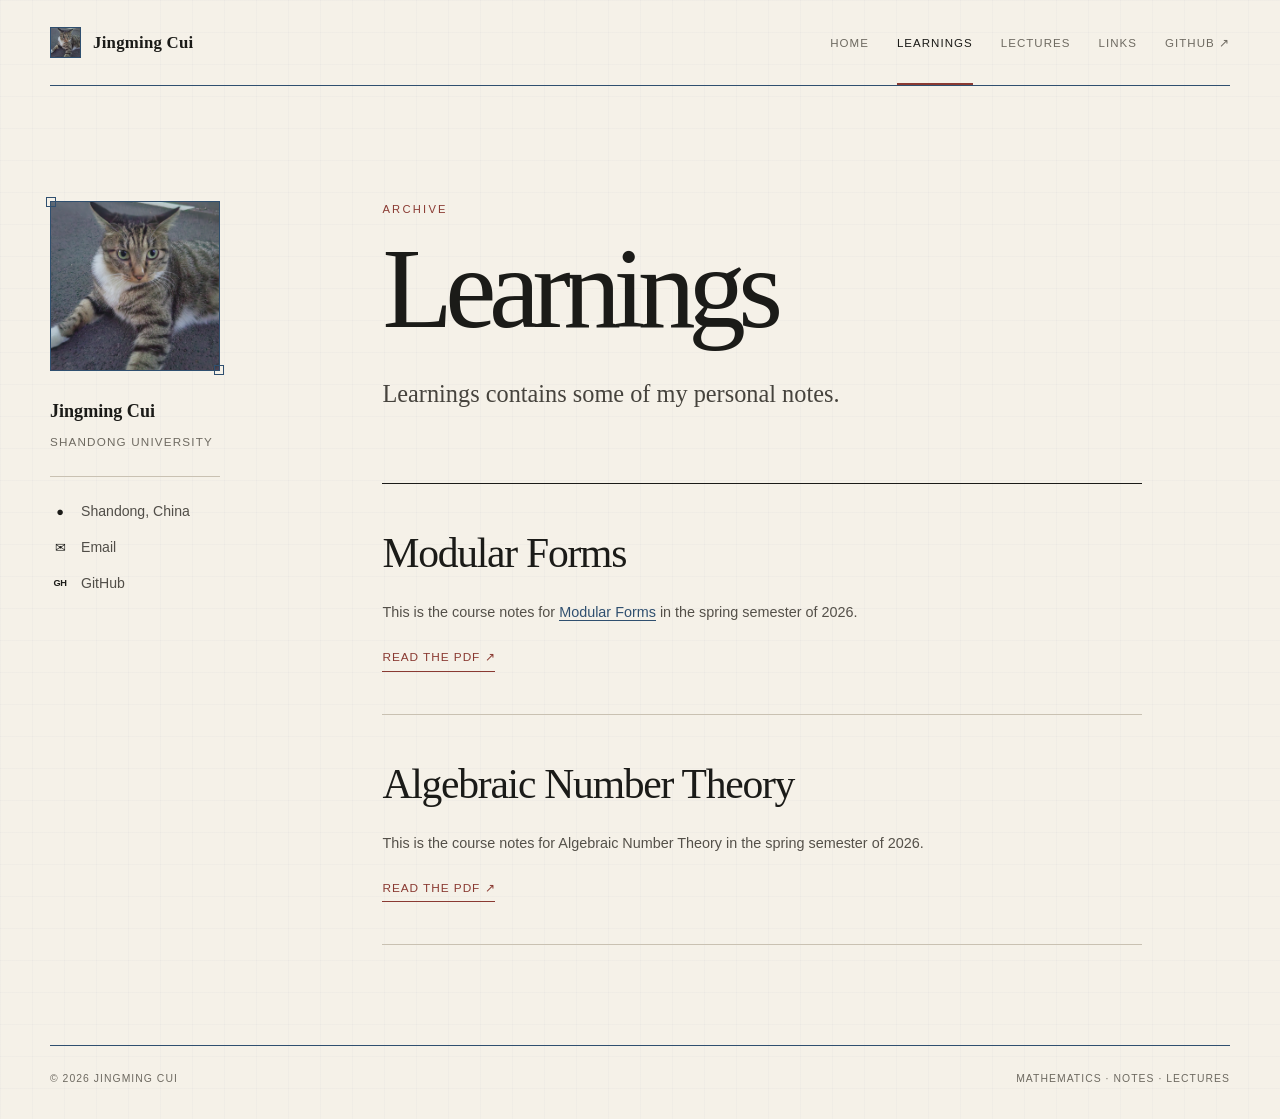
==== commit 7fe7abf3: "Add files via upload" ====
--- a/learnings/index.html
+++ b/learnings/index.html
@@ -1,2 +1,2 @@
 <!DOCTYPE html><html lang="en"><head><meta charSet="utf-8"/><meta name="viewport" content="width=device-width, initial-scale=1"/><link rel="preload" href="/profile-cat.jpg" as="image"/><link rel="stylesheet" href="/assets/site.css" data-rsc-css-href="/assets/site.css" data-precedence="vite-rsc/importer-resources"/><title>Learnings · Jingming Cui</title><meta name="description" content="Mathematical notes and working manuscripts by Jingming Cui."/><meta property="og:title" content="Jingming Cui"/><meta property="og:description" content="Mathematics · Notes · Lectures"/><meta property="og:url" content="https://mercuria-06.github.io"/><meta property="og:site_name" content="Jingming Cui"/><meta property="og:type" content="website"/><meta property="og:image" content="https://mercuria-06.github.io/og.png"/><meta property="og:image:width" content="1792"/><meta property="og:image:height" content="936"/><meta property="og:image:alt" content="Jingming Cui — Mathematics"/><meta name="twitter:card" content="summary_large_image"/><meta name="twitter:title" content="Jingming Cui"/><meta name="twitter:description" content="Mathematics · Notes · Lectures"/><meta name="twitter:image" content="https://mercuria-06.github.io/og.png"/>
-<meta name="generator" content="Jingming Cui static site"></head><body><div class="site-frame"><header class="topbar"><a class="wordmark" href="/" aria-label="Jingming Cui, home"><span class="wordmark-mark" aria-hidden="true"><img src="/profile-cat.jpg" alt=""/></span><span>Jingming Cui</span></a><nav aria-label="Primary navigation"><a href="/">Home</a><a href="/learnings/" aria-current="page">Learnings</a><a href="/lectures/">Lectures</a><a href="https://yapengzhao-math.github.io/" target="_blank" rel="noreferrer">Links <span aria-hidden="true">↗</span></a><a href="https://github.com/Mercuria-06" target="_blank" rel="noreferrer">GitHub <span aria-hidden="true">↗</span></a></nav></header><div class="page-grid"><aside class="profile-panel" aria-label="Profile summary"><div class="profile-photo"><img src="/profile-cat.jpg" alt="A tabby cat resting on a blanket"/></div><div class="profile-copy"><p class="profile-name">Jingming Cui</p><p class="profile-field">Shandong University</p></div><div class="profile-rule"></div><div class="profile-details"><p class="profile-detail"><span class="profile-icon" aria-hidden="true">●</span><span>Shandong, China</span></p><a class="profile-detail" href="mailto:jingmingcui@mail.sdu.edu.cn"><span class="profile-icon" aria-hidden="true">✉</span><span>Email</span></a><a class="profile-detail" href="https://github.com/Mercuria-06" target="_blank" rel="noreferrer"><span class="profile-icon profile-icon-text" aria-hidden="true">GH</span><span>GitHub</span></a></div></aside><main><div class="page-kicker">Archive</div><h1>Learnings</h1><p class="lede">Learnings contains some of my personal notes.</p><section class="notes-list" aria-label="Mathematics notes"><article class="note-entry"><div class="note-content"><h2>Modular Forms</h2><p>This is the course notes for<!-- --> <a href="https://faculty.sdu.edu.cn/brhuang/zh_CN/zdylm/2054830/list/index.htm" target="_blank" rel="noreferrer">Modular Forms</a> <!-- -->in the spring semester of 2026.</p><a class="document-link" href="/notes/modular-forms.pdf" target="_blank">Read the PDF <span aria-hidden="true">↗</span></a></div></article><article class="note-entry"><div class="note-content"><h2>Algebraic Number Theory</h2><p>This is the course notes for Algebraic Number Theory in the spring semester of 2026.</p><a class="document-link" href="/notes/algebraic-number-theory.pdf" target="_blank">Read the PDF <span aria-hidden="true">↗</span></a></div></article></section></main></div><footer><span>© 2026 Jingming Cui</span><span>Mathematics · Notes · Lectures</span></footer></div></body></html>+<meta name="generator" content="Jingming Cui static site"></head><body><div class="site-frame"><header class="topbar"><a class="wordmark" href="/" aria-label="Jingming Cui, home"><span class="wordmark-mark" aria-hidden="true"><img src="/profile-cat.jpg" alt=""/></span><span>Jingming Cui</span></a><nav aria-label="Primary navigation"><a href="/">Home</a><a href="/learnings/" aria-current="page">Learnings</a><a href="/lectures/">Lectures</a><a href="/links/">Links</a><a href="https://github.com/Mercuria-06" target="_blank" rel="noreferrer">GitHub <span aria-hidden="true">↗</span></a></nav></header><div class="page-grid"><aside class="profile-panel" aria-label="Profile summary"><div class="profile-photo"><img src="/profile-cat.jpg" alt="A tabby cat resting on a blanket"/></div><div class="profile-copy"><p class="profile-name">Jingming Cui</p><p class="profile-field">Shandong University</p></div><div class="profile-rule"></div><div class="profile-details"><p class="profile-detail"><span class="profile-icon" aria-hidden="true">●</span><span>Shandong, China</span></p><a class="profile-detail" href="mailto:jingmingcui@mail.sdu.edu.cn"><span class="profile-icon" aria-hidden="true">✉</span><span>Email</span></a><a class="profile-detail" href="https://github.com/Mercuria-06" target="_blank" rel="noreferrer"><span class="profile-icon profile-icon-text" aria-hidden="true">GH</span><span>GitHub</span></a></div></aside><main><div class="page-kicker">Archive</div><h1>Learnings</h1><p class="lede">Learnings contains some of my personal notes.</p><section class="notes-list" aria-label="Mathematics notes"><article class="note-entry"><div class="note-content"><h2>Modular Forms</h2><p>This is the course notes for<!-- --> <a href="https://faculty.sdu.edu.cn/brhuang/zh_CN/zdylm/2054830/list/index.htm" target="_blank" rel="noreferrer">Modular Forms</a> <!-- -->in the spring semester of 2026.</p><a class="document-link" href="/notes/modular-forms.pdf" target="_blank">Read the PDF <span aria-hidden="true">↗</span></a></div></article><article class="note-entry"><div class="note-content"><h2>Algebraic Number Theory</h2><p>This is the course notes for Algebraic Number Theory in the spring semester of 2026.</p><a class="document-link" href="/notes/algebraic-number-theory.pdf" target="_blank">Read the PDF <span aria-hidden="true">↗</span></a></div></article></section></main></div><footer><span>© 2026 Jingming Cui</span><span>Mathematics · Notes · Lectures</span></footer></div></body></html>
--- a/assets/site.css
+++ b/assets/site.css
@@ -1,2 +1,2 @@
 /*! tailwindcss v4.2.1 | MIT License | https://tailwindcss.com */
-@layer theme{:root,:host{--font-sans:ui-sans-serif, system-ui, sans-serif, "Apple Color Emoji", "Segoe UI Emoji", "Segoe UI Symbol", "Noto Color Emoji";--font-mono:ui-monospace, SFMono-Regular, Menlo, Monaco, Consolas, "Liberation Mono", "Courier New", monospace;--spacing:.25rem;--default-font-family:var(--font-sans);--default-mono-font-family:var(--font-mono)}}@layer base{*,:after,:before{box-sizing:border-box;border:0 solid;margin:0;padding:0}::backdrop{box-sizing:border-box;border:0 solid;margin:0;padding:0}::file-selector-button{box-sizing:border-box;border:0 solid;margin:0;padding:0}html,:host{-webkit-text-size-adjust:100%;tab-size:4;line-height:1.5;font-family:var(--default-font-family,ui-sans-serif, system-ui, sans-serif, "Apple Color Emoji", "Segoe UI Emoji", "Segoe UI Symbol", "Noto Color Emoji");font-feature-settings:var(--default-font-feature-settings,normal);font-variation-settings:var(--default-font-variation-settings,normal);-webkit-tap-highlight-color:transparent}hr{height:0;color:inherit;border-top-width:1px}abbr:where([title]){-webkit-text-decoration:underline dotted;text-decoration:underline dotted}h1,h2,h3,h4,h5,h6{font-size:inherit;font-weight:inherit}a{color:inherit;-webkit-text-decoration:inherit;-webkit-text-decoration:inherit;-webkit-text-decoration:inherit;-webkit-text-decoration:inherit;text-decoration:inherit}b,strong{font-weight:bolder}code,kbd,samp,pre{font-family:var(--default-mono-font-family,ui-monospace, SFMono-Regular, Menlo, Monaco, Consolas, "Liberation Mono", "Courier New", monospace);font-feature-settings:var(--default-mono-font-feature-settings,normal);font-variation-settings:var(--default-mono-font-variation-settings,normal);font-size:1em}small{font-size:80%}sub,sup{vertical-align:baseline;font-size:75%;line-height:0;position:relative}sub{bottom:-.25em}sup{top:-.5em}table{text-indent:0;border-color:inherit;border-collapse:collapse}:-moz-focusring{outline:auto}progress{vertical-align:baseline}summary{display:list-item}ol,ul,menu{list-style:none}img,svg,video,canvas,audio,iframe,embed,object{vertical-align:middle;display:block}img,video{max-width:100%;height:auto}button,input,select,optgroup,textarea{font:inherit;font-feature-settings:inherit;font-variation-settings:inherit;letter-spacing:inherit;color:inherit;opacity:1;background-color:#0000;border-radius:0}::file-selector-button{font:inherit;font-feature-settings:inherit;font-variation-settings:inherit;letter-spacing:inherit;color:inherit;opacity:1;background-color:#0000;border-radius:0}:where(select:is([multiple],[size])) optgroup{font-weight:bolder}:where(select:is([multiple],[size])) optgroup option{padding-inline-start:20px}::file-selector-button{margin-inline-end:4px}::placeholder{opacity:1}@supports (not ((-webkit-appearance:-apple-pay-button))) or (contain-intrinsic-size:1px){::placeholder{color:currentColor}@supports (color:color-mix(in lab, red, red)){::placeholder{color:color-mix(in oklab, currentcolor 50%, transparent)}}}textarea{resize:vertical}::-webkit-search-decoration{-webkit-appearance:none}::-webkit-date-and-time-value{min-height:1lh;text-align:inherit}::-webkit-datetime-edit{display:inline-flex}::-webkit-datetime-edit-fields-wrapper{padding:0}::-webkit-datetime-edit{padding-block:0}::-webkit-datetime-edit-year-field{padding-block:0}::-webkit-datetime-edit-month-field{padding-block:0}::-webkit-datetime-edit-day-field{padding-block:0}::-webkit-datetime-edit-hour-field{padding-block:0}::-webkit-datetime-edit-minute-field{padding-block:0}::-webkit-datetime-edit-second-field{padding-block:0}::-webkit-datetime-edit-millisecond-field{padding-block:0}::-webkit-datetime-edit-meridiem-field{padding-block:0}::-webkit-calendar-picker-indicator{line-height:1}:-moz-ui-invalid{box-shadow:none}button,input:where([type=button],[type=reset],[type=submit]){-webkit-appearance:button;appearance:button}::file-selector-button{-webkit-appearance:button;appearance:button}::-webkit-inner-spin-button{height:auto}::-webkit-outer-spin-button{height:auto}[hidden]:where(:not([hidden=until-found])){display:none!important}}@layer components;@layer utilities{.relative{position:relative}.start{inset-inline-start:var(--spacing)}.table{display:table}}:root{--paper:#f5f1e8;--paper-deep:#ebe5d9;--ink:#1b1b18;--muted:#6e6a61;--rule:#c9c1b2;--blue:#2f4f6f;--blue-soft:#dce3e8;--red:#8a3a32}*{box-sizing:border-box}html{scroll-behavior:smooth;background:var(--paper)}body{background:linear-gradient(#2f4f6f06 1px, transparent 1px), linear-gradient(90deg, #2f4f6f06 1px, transparent 1px), var(--paper);color:var(--ink);background-size:32px 32px;min-height:100vh;margin:0;font-family:Georgia,Times New Roman,serif}a{color:inherit;text-decoration:none}::selection{background:var(--blue);color:var(--paper)}.site-frame{width:min(1180px,100% - 48px);margin:0 auto}.topbar{border-bottom:1px solid var(--blue);justify-content:space-between;align-items:center;min-height:86px;display:flex}.wordmark{letter-spacing:.015em;align-items:center;gap:12px;font-size:1.05rem;font-weight:600;display:inline-flex}.wordmark-mark{border:1px solid var(--blue);color:var(--blue);letter-spacing:.12em;justify-content:center;align-items:center;width:31px;height:31px;font-size:.68rem;display:inline-flex}.wordmark-mark img{object-fit:cover;object-position:50% 38%;width:100%;height:100%;display:block}nav{letter-spacing:.09em;text-transform:uppercase;align-items:center;gap:28px;font-family:Arial,Helvetica,sans-serif;font-size:.72rem;display:flex}nav a{color:var(--muted);padding:34px 0 31px;transition:color .18s;position:relative}nav a:after{background:var(--red);content:"";transform-origin:0;width:100%;height:2px;transition:transform .18s;position:absolute;bottom:-1px;left:0;transform:scaleX(0)}:is(nav a:hover,nav a:focus-visible,nav a[aria-current=page]){color:var(--ink)}nav a:hover:after,nav a[aria-current=page]:after{transform:scaleX(1)}nav a:focus-visible:after{transform:scaleX(1)}.page-grid{grid-template-columns:230px minmax(0,1fr);gap:clamp(52px,8vw,118px);min-height:calc(100vh - 170px);padding:clamp(68px,9vw,126px) 0 100px;display:grid}.profile-panel{align-self:start;position:sticky;top:48px}.monogram{aspect-ratio:1;border:1px solid var(--blue);color:var(--blue);letter-spacing:-.06em;grid-template-columns:1fr 1px 1fr;place-items:center;max-width:170px;padding:16px;font-size:clamp(2.4rem,5vw,4rem);display:grid;position:relative}.monogram:before,.monogram:after{border:1px solid var(--blue);content:"";width:10px;height:10px;position:absolute}.monogram:before{top:-5px;left:-5px}.monogram:after{bottom:-5px;right:-5px}.monogram i{background:var(--rule);height:65%}.profile-photo{aspect-ratio:1;border:1px solid var(--blue);max-width:170px;position:relative}.profile-photo:before,.profile-photo:after{border:1px solid var(--blue);content:"";z-index:1;width:10px;height:10px;position:absolute}.profile-photo:before{top:-5px;left:-5px}.profile-photo:after{bottom:-5px;right:-5px}.profile-photo img{object-fit:cover;object-position:50% 38%;width:100%;height:100%;display:block}.profile-copy{margin-top:27px}.profile-name{margin:0 0 8px;font-size:1.13rem;font-weight:600}.profile-field,.profile-link{color:var(--muted);letter-spacing:.1em;text-transform:uppercase;font-family:Arial,Helvetica,sans-serif;font-size:.73rem}.profile-field{margin:0}.profile-rule{background:var(--rule);max-width:170px;height:1px;margin:25px 0}.profile-link{transition:color .18s}:is(.profile-link:hover,.profile-link:focus-visible){color:var(--red)}.profile-details{gap:17px;display:grid}.profile-detail{color:#514e48;grid-template-columns:20px minmax(0,1fr);align-items:center;gap:11px;font-family:Arial,Helvetica,sans-serif;font-size:.88rem;line-height:1.35;display:grid}a.profile-detail{transition:color .18s}:is(a.profile-detail:hover,a.profile-detail:focus-visible){color:var(--red)}.profile-icon{color:var(--ink);text-align:center;font-size:.8rem}.profile-icon-text{letter-spacing:-.04em;font-size:.58rem;font-weight:700}main{max-width:760px}.page-kicker{color:var(--red);letter-spacing:.2em;text-transform:uppercase;margin-bottom:20px;font-family:Arial,Helvetica,sans-serif;font-size:.7rem}h1{letter-spacing:-.065em;margin:0;font-size:clamp(3.5rem,9vw,7.6rem);font-weight:400;line-height:.88}.lede{color:#46433d;max-width:660px;margin:36px 0 0;font-size:clamp(1.18rem,2.2vw,1.52rem);line-height:1.55}.about-intro{border-top:1px solid var(--ink);margin-top:54px;padding-top:18px}.about-intro h2{letter-spacing:.14em;text-transform:uppercase;margin:0 0 22px;font-family:Arial,Helvetica,sans-serif;font-size:clamp(1.05rem,2vw,1.3rem);font-weight:600}.about-intro p{color:#46433d;max-width:660px;margin:0;font-size:clamp(1rem,1.6vw,1.14rem);line-height:1.55}.chinese-book-title{font-family:KaiTi,STKaiti,楷体,serif;font-style:normal}.ornament{color:var(--blue);grid-template-columns:auto 1fr auto 1fr auto;align-items:center;margin:64px 0;font-size:.85rem;display:grid}.ornament:before,.ornament:after{background:var(--rule);content:"";height:1px;margin:0 15px}.section-block{margin-top:76px}.section-heading-row{border-bottom:1px solid var(--ink);justify-content:space-between;align-items:baseline;padding-bottom:13px;display:flex}.section-heading-row h2{letter-spacing:.14em;text-transform:uppercase;margin:0;font-size:.82rem;font-weight:600}.section-number{color:var(--muted);font-family:Arial,Helvetica,sans-serif;font-size:.68rem}.index-list{border-bottom:1px solid var(--rule)}.index-item{border-bottom:1px solid var(--rule);justify-content:space-between;align-items:center;gap:28px;padding:27px 3px;transition:color .18s,padding .18s;display:flex}.index-item:last-child{border-bottom:0}:is(.index-item:hover,.index-item:focus-visible){color:var(--red);padding-left:10px}.index-item h3{margin:0 0 7px;font-size:1.48rem;font-weight:400}.index-item p,.quiet-note p{color:var(--muted);margin:0;font-family:Arial,Helvetica,sans-serif;font-size:.86rem;line-height:1.65}.quiet-note p{max-width:620px;margin-top:24px}.notes-list{border-top:1px solid var(--ink);margin-top:70px}.note-entry{border-bottom:1px solid var(--rule);padding:38px 0 42px}.note-content h2{letter-spacing:-.03em;margin:0 0 16px;font-size:clamp(1.75rem,4vw,2.6rem);font-weight:400}.note-content>p,.empty-state p{color:#545049;max-width:650px;margin:0;font-family:Arial,Helvetica,sans-serif;font-size:.9rem;line-height:1.7}.note-content>p a{color:var(--blue);border-bottom:1px solid}:is(.note-content>p a:hover,.note-content>p a:focus-visible){color:var(--red)}.document-link{border-bottom:1px solid var(--red);color:var(--red);letter-spacing:.08em;text-transform:uppercase;margin-top:24px;padding-bottom:4px;font-family:Arial,Helvetica,sans-serif;font-size:.74rem;display:inline-block}.empty-state{border-bottom:1px solid var(--rule);border-top:1px solid var(--ink);grid-template-columns:70px minmax(0,1fr);gap:42px;margin-top:70px;padding:44px 0 52px;display:grid}.empty-number{color:var(--red);font-size:2rem}.empty-state h2{margin:-5px 0 16px;font-size:2.5rem;font-weight:400}footer{border-top:1px solid var(--blue);color:var(--muted);letter-spacing:.1em;text-transform:uppercase;justify-content:space-between;padding:25px 0 32px;font-family:Arial,Helvetica,sans-serif;font-size:.65rem;display:flex}@media (max-width:760px){.site-frame{width:min(100% - 30px,620px)}.topbar{flex-direction:column;align-items:flex-start;gap:20px;padding:22px 0 0}nav{gap:17px;width:100%;overflow-x:auto}nav a{flex:none;padding:9px 0 17px}.page-grid{padding:52px 0 72px;display:block}.profile-panel{grid-template-columns:78px 1fr;align-items:center;gap:0 20px;margin-bottom:68px;display:grid;position:static}.monogram,.profile-photo{grid-row:1/3;max-width:78px;padding:9px;font-size:1.65rem}.profile-photo{padding:0}.profile-copy{margin:0}.profile-rule{display:none}.profile-link{align-self:end;margin-top:10px}.profile-details{grid-column:1/-1;grid-template-columns:repeat(3,minmax(0,auto));margin-top:24px}h1{font-size:clamp(3.3rem,19vw,5.6rem)}.lede{margin-top:28px}.about-intro{margin-top:42px}.ornament{margin:48px 0}.section-block{margin-top:60px}.notes-list,.empty-state{margin-top:52px}.note-entry{padding:30px 0 35px}.empty-state{grid-template-columns:1fr;gap:14px}footer{flex-direction:column;align-items:flex-start;gap:9px}}@media (max-width:520px){.profile-details{grid-template-columns:1fr;gap:13px}}@media (prefers-reduced-motion:reduce){*{scroll-behavior:auto!important;transition-duration:.01ms!important}}
+@layer theme{:root,:host{--font-sans:ui-sans-serif, system-ui, sans-serif, "Apple Color Emoji", "Segoe UI Emoji", "Segoe UI Symbol", "Noto Color Emoji";--font-mono:ui-monospace, SFMono-Regular, Menlo, Monaco, Consolas, "Liberation Mono", "Courier New", monospace;--spacing:.25rem;--default-font-family:var(--font-sans);--default-mono-font-family:var(--font-mono)}}@layer base{*,:after,:before{box-sizing:border-box;border:0 solid;margin:0;padding:0}::backdrop{box-sizing:border-box;border:0 solid;margin:0;padding:0}::file-selector-button{box-sizing:border-box;border:0 solid;margin:0;padding:0}html,:host{-webkit-text-size-adjust:100%;tab-size:4;line-height:1.5;font-family:var(--default-font-family,ui-sans-serif, system-ui, sans-serif, "Apple Color Emoji", "Segoe UI Emoji", "Segoe UI Symbol", "Noto Color Emoji");font-feature-settings:var(--default-font-feature-settings,normal);font-variation-settings:var(--default-font-variation-settings,normal);-webkit-tap-highlight-color:transparent}hr{height:0;color:inherit;border-top-width:1px}abbr:where([title]){-webkit-text-decoration:underline dotted;text-decoration:underline dotted}h1,h2,h3,h4,h5,h6{font-size:inherit;font-weight:inherit}a{color:inherit;-webkit-text-decoration:inherit;-webkit-text-decoration:inherit;-webkit-text-decoration:inherit;-webkit-text-decoration:inherit;text-decoration:inherit}b,strong{font-weight:bolder}code,kbd,samp,pre{font-family:var(--default-mono-font-family,ui-monospace, SFMono-Regular, Menlo, Monaco, Consolas, "Liberation Mono", "Courier New", monospace);font-feature-settings:var(--default-mono-font-feature-settings,normal);font-variation-settings:var(--default-mono-font-variation-settings,normal);font-size:1em}small{font-size:80%}sub,sup{vertical-align:baseline;font-size:75%;line-height:0;position:relative}sub{bottom:-.25em}sup{top:-.5em}table{text-indent:0;border-color:inherit;border-collapse:collapse}:-moz-focusring{outline:auto}progress{vertical-align:baseline}summary{display:list-item}ol,ul,menu{list-style:none}img,svg,video,canvas,audio,iframe,embed,object{vertical-align:middle;display:block}img,video{max-width:100%;height:auto}button,input,select,optgroup,textarea{font:inherit;font-feature-settings:inherit;font-variation-settings:inherit;letter-spacing:inherit;color:inherit;opacity:1;background-color:#0000;border-radius:0}::file-selector-button{font:inherit;font-feature-settings:inherit;font-variation-settings:inherit;letter-spacing:inherit;color:inherit;opacity:1;background-color:#0000;border-radius:0}:where(select:is([multiple],[size])) optgroup{font-weight:bolder}:where(select:is([multiple],[size])) optgroup option{padding-inline-start:20px}::file-selector-button{margin-inline-end:4px}::placeholder{opacity:1}@supports (not ((-webkit-appearance:-apple-pay-button))) or (contain-intrinsic-size:1px){::placeholder{color:currentColor}@supports (color:color-mix(in lab, red, red)){::placeholder{color:color-mix(in oklab, currentcolor 50%, transparent)}}}textarea{resize:vertical}::-webkit-search-decoration{-webkit-appearance:none}::-webkit-date-and-time-value{min-height:1lh;text-align:inherit}::-webkit-datetime-edit{display:inline-flex}::-webkit-datetime-edit-fields-wrapper{padding:0}::-webkit-datetime-edit{padding-block:0}::-webkit-datetime-edit-year-field{padding-block:0}::-webkit-datetime-edit-month-field{padding-block:0}::-webkit-datetime-edit-day-field{padding-block:0}::-webkit-datetime-edit-hour-field{padding-block:0}::-webkit-datetime-edit-minute-field{padding-block:0}::-webkit-datetime-edit-second-field{padding-block:0}::-webkit-datetime-edit-millisecond-field{padding-block:0}::-webkit-datetime-edit-meridiem-field{padding-block:0}::-webkit-calendar-picker-indicator{line-height:1}:-moz-ui-invalid{box-shadow:none}button,input:where([type=button],[type=reset],[type=submit]){-webkit-appearance:button;appearance:button}::file-selector-button{-webkit-appearance:button;appearance:button}::-webkit-inner-spin-button{height:auto}::-webkit-outer-spin-button{height:auto}[hidden]:where(:not([hidden=until-found])){display:none!important}}@layer components;@layer utilities{.relative{position:relative}.start{inset-inline-start:var(--spacing)}.table{display:table}}:root{--paper:#f5f1e8;--paper-deep:#ebe5d9;--ink:#1b1b18;--muted:#6e6a61;--rule:#c9c1b2;--blue:#2f4f6f;--blue-soft:#dce3e8;--red:#8a3a32}*{box-sizing:border-box}html{scroll-behavior:smooth;background:var(--paper)}body{background:linear-gradient(#2f4f6f06 1px, transparent 1px), linear-gradient(90deg, #2f4f6f06 1px, transparent 1px), var(--paper);color:var(--ink);background-size:32px 32px;min-height:100vh;margin:0;font-family:Georgia,Times New Roman,serif}a{color:inherit;text-decoration:none}::selection{background:var(--blue);color:var(--paper)}.site-frame{width:min(1180px,100% - 48px);margin:0 auto}.topbar{border-bottom:1px solid var(--blue);justify-content:space-between;align-items:center;min-height:86px;display:flex}.wordmark{letter-spacing:.015em;align-items:center;gap:12px;font-size:1.05rem;font-weight:600;display:inline-flex}.wordmark-mark{border:1px solid var(--blue);color:var(--blue);letter-spacing:.12em;justify-content:center;align-items:center;width:31px;height:31px;font-size:.68rem;display:inline-flex}.wordmark-mark img{object-fit:cover;object-position:50% 38%;width:100%;height:100%;display:block}nav{letter-spacing:.09em;text-transform:uppercase;align-items:center;gap:28px;font-family:Arial,Helvetica,sans-serif;font-size:.72rem;display:flex}nav a{color:var(--muted);padding:34px 0 31px;transition:color .18s;position:relative}nav a:after{background:var(--red);content:"";transform-origin:0;width:100%;height:2px;transition:transform .18s;position:absolute;bottom:-1px;left:0;transform:scaleX(0)}:is(nav a:hover,nav a:focus-visible,nav a[aria-current=page]){color:var(--ink)}nav a:hover:after,nav a[aria-current=page]:after{transform:scaleX(1)}nav a:focus-visible:after{transform:scaleX(1)}.page-grid{grid-template-columns:230px minmax(0,1fr);gap:clamp(52px,8vw,118px);min-height:calc(100vh - 170px);padding:clamp(68px,9vw,126px) 0 100px;display:grid}.profile-panel{align-self:start;position:sticky;top:48px}.monogram{aspect-ratio:1;border:1px solid var(--blue);color:var(--blue);letter-spacing:-.06em;grid-template-columns:1fr 1px 1fr;place-items:center;max-width:170px;padding:16px;font-size:clamp(2.4rem,5vw,4rem);display:grid;position:relative}.monogram:before,.monogram:after{border:1px solid var(--blue);content:"";width:10px;height:10px;position:absolute}.monogram:before{top:-5px;left:-5px}.monogram:after{bottom:-5px;right:-5px}.monogram i{background:var(--rule);height:65%}.profile-photo{aspect-ratio:1;border:1px solid var(--blue);max-width:170px;position:relative}.profile-photo:before,.profile-photo:after{border:1px solid var(--blue);content:"";z-index:1;width:10px;height:10px;position:absolute}.profile-photo:before{top:-5px;left:-5px}.profile-photo:after{bottom:-5px;right:-5px}.profile-photo img{object-fit:cover;object-position:50% 38%;width:100%;height:100%;display:block}.profile-copy{margin-top:27px}.profile-name{margin:0 0 8px;font-size:1.13rem;font-weight:600}.profile-field,.profile-link{color:var(--muted);letter-spacing:.1em;text-transform:uppercase;font-family:Arial,Helvetica,sans-serif;font-size:.73rem}.profile-field{margin:0}.profile-rule{background:var(--rule);max-width:170px;height:1px;margin:25px 0}.profile-link{transition:color .18s}:is(.profile-link:hover,.profile-link:focus-visible){color:var(--red)}.profile-details{gap:17px;display:grid}.profile-detail{color:#514e48;grid-template-columns:20px minmax(0,1fr);align-items:center;gap:11px;font-family:Arial,Helvetica,sans-serif;font-size:.88rem;line-height:1.35;display:grid}a.profile-detail{transition:color .18s}:is(a.profile-detail:hover,a.profile-detail:focus-visible){color:var(--red)}.profile-icon{color:var(--ink);text-align:center;font-size:.8rem}.profile-icon-text{letter-spacing:-.04em;font-size:.58rem;font-weight:700}main{max-width:760px}.page-kicker{color:var(--red);letter-spacing:.2em;text-transform:uppercase;margin-bottom:20px;font-family:Arial,Helvetica,sans-serif;font-size:.7rem}h1{letter-spacing:-.065em;margin:0;font-size:clamp(3.5rem,9vw,7.6rem);font-weight:400;line-height:.88}.lede{color:#46433d;max-width:660px;margin:36px 0 0;font-size:clamp(1.18rem,2.2vw,1.52rem);line-height:1.55}.about-intro{border-top:1px solid var(--ink);margin-top:54px;padding-top:18px}.about-intro h2{letter-spacing:.14em;text-transform:uppercase;margin:0 0 22px;font-family:Arial,Helvetica,sans-serif;font-size:clamp(1.05rem,2vw,1.3rem);font-weight:600}.about-intro p{color:#46433d;max-width:660px;margin:0;font-size:clamp(1rem,1.6vw,1.14rem);line-height:1.55}.chinese-book-title{font-family:KaiTi,STKaiti,楷体,serif;font-style:normal}.ornament{color:var(--blue);grid-template-columns:auto 1fr auto 1fr auto;align-items:center;margin:64px 0;font-size:.85rem;display:grid}.ornament:before,.ornament:after{background:var(--rule);content:"";height:1px;margin:0 15px}.section-block{margin-top:76px}.section-heading-row{border-bottom:1px solid var(--ink);justify-content:space-between;align-items:baseline;padding-bottom:13px;display:flex}.section-heading-row h2{letter-spacing:.14em;text-transform:uppercase;margin:0;font-size:.82rem;font-weight:600}.section-number{color:var(--muted);font-family:Arial,Helvetica,sans-serif;font-size:.68rem}.index-list{border-bottom:1px solid var(--rule)}.links-directory{border-top:1px solid var(--ink);margin-top:70px}.index-item{border-bottom:1px solid var(--rule);justify-content:space-between;align-items:center;gap:28px;padding:27px 3px;transition:color .18s,padding .18s;display:flex}.index-item:last-child{border-bottom:0}:is(.index-item:hover,.index-item:focus-visible){color:var(--red);padding-left:10px}.index-item h3{margin:0 0 7px;font-size:1.48rem;font-weight:400}.index-item p,.quiet-note p{color:var(--muted);margin:0;font-family:Arial,Helvetica,sans-serif;font-size:.86rem;line-height:1.65}.quiet-note p{max-width:620px;margin-top:24px}.notes-list{border-top:1px solid var(--ink);margin-top:70px}.note-entry{border-bottom:1px solid var(--rule);padding:38px 0 42px}.note-content h2{letter-spacing:-.03em;margin:0 0 16px;font-size:clamp(1.75rem,4vw,2.6rem);font-weight:400}.note-content>p,.empty-state p{color:#545049;max-width:650px;margin:0;font-family:Arial,Helvetica,sans-serif;font-size:.9rem;line-height:1.7}.note-content>p a{color:var(--blue);border-bottom:1px solid}:is(.note-content>p a:hover,.note-content>p a:focus-visible){color:var(--red)}.document-link{border-bottom:1px solid var(--red);color:var(--red);letter-spacing:.08em;text-transform:uppercase;margin-top:24px;padding-bottom:4px;font-family:Arial,Helvetica,sans-serif;font-size:.74rem;display:inline-block}.empty-state{border-bottom:1px solid var(--rule);border-top:1px solid var(--ink);grid-template-columns:70px minmax(0,1fr);gap:42px;margin-top:70px;padding:44px 0 52px;display:grid}.empty-number{color:var(--red);font-size:2rem}.empty-state h2{margin:-5px 0 16px;font-size:2.5rem;font-weight:400}footer{border-top:1px solid var(--blue);color:var(--muted);letter-spacing:.1em;text-transform:uppercase;justify-content:space-between;padding:25px 0 32px;font-family:Arial,Helvetica,sans-serif;font-size:.65rem;display:flex}@media (max-width:760px){.site-frame{width:min(100% - 30px,620px)}.topbar{flex-direction:column;align-items:flex-start;gap:20px;padding:22px 0 0}nav{gap:17px;width:100%;overflow-x:auto}nav a{flex:none;padding:9px 0 17px}.page-grid{padding:52px 0 72px;display:block}.profile-panel{grid-template-columns:78px 1fr;align-items:center;gap:0 20px;margin-bottom:68px;display:grid;position:static}.monogram,.profile-photo{grid-row:1/3;max-width:78px;padding:9px;font-size:1.65rem}.profile-photo{padding:0}.profile-copy{margin:0}.profile-rule{display:none}.profile-link{align-self:end;margin-top:10px}.profile-details{grid-column:1/-1;grid-template-columns:repeat(3,minmax(0,auto));margin-top:24px}h1{font-size:clamp(3.3rem,19vw,5.6rem)}.lede{margin-top:28px}.about-intro{margin-top:42px}.ornament{margin:48px 0}.section-block{margin-top:60px}.notes-list,.empty-state,.links-directory{margin-top:52px}.note-entry{padding:30px 0 35px}.empty-state{grid-template-columns:1fr;gap:14px}footer{flex-direction:column;align-items:flex-start;gap:9px}}@media (max-width:520px){.profile-details{grid-template-columns:1fr;gap:13px}}@media (prefers-reduced-motion:reduce){*{scroll-behavior:auto!important;transition-duration:.01ms!important}}
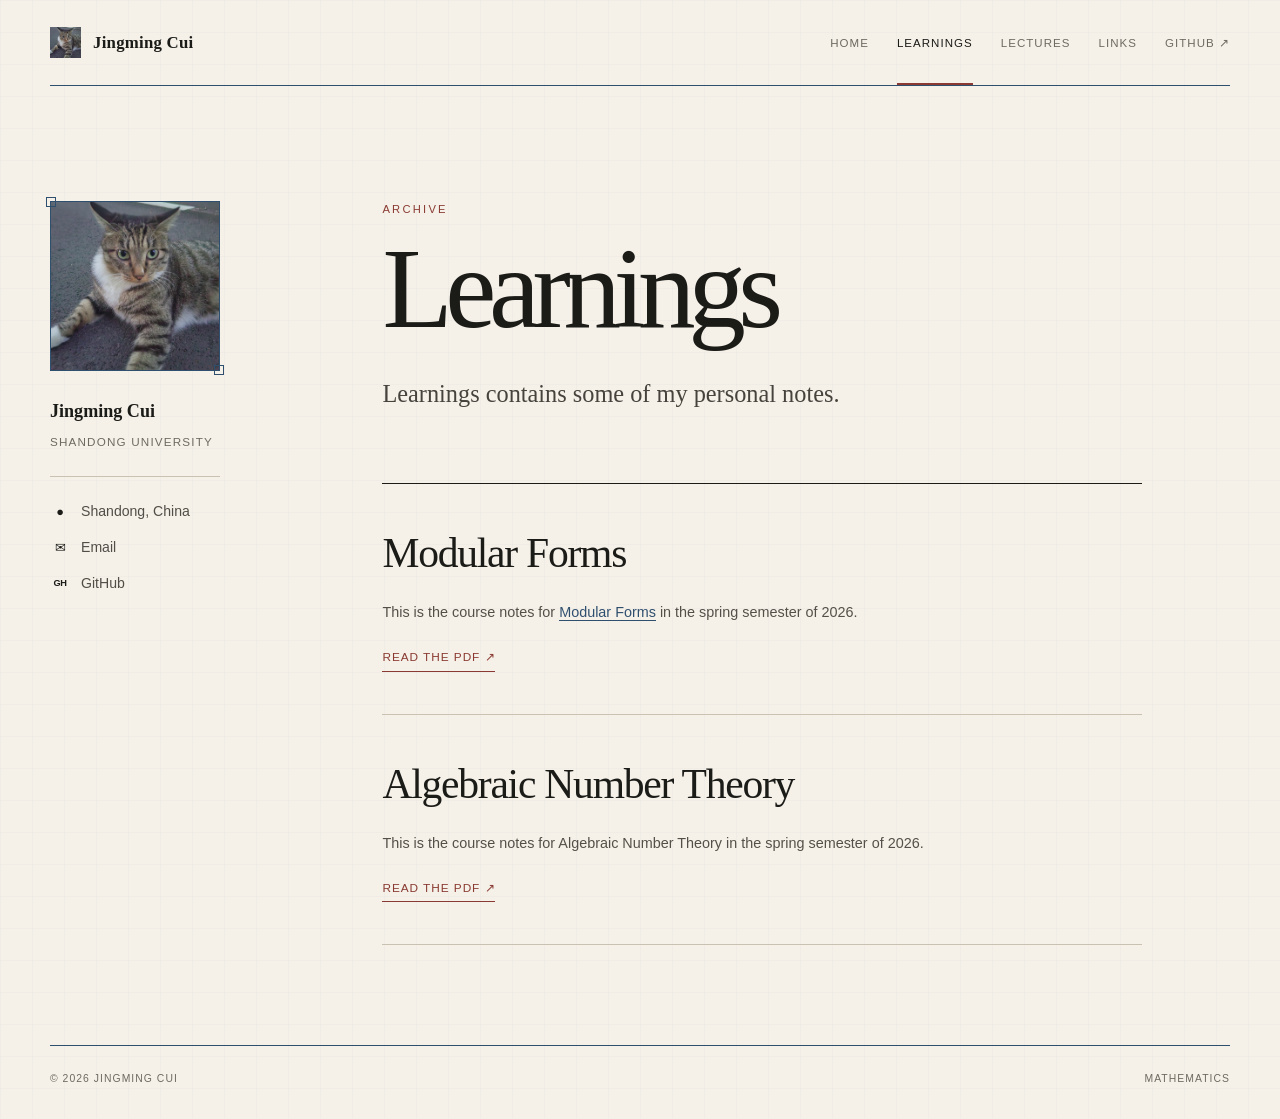
==== commit dffe60b7: "Add files via upload" ====
--- a/learnings/index.html
+++ b/learnings/index.html
@@ -1,2 +1,2 @@
 <!DOCTYPE html><html lang="en"><head><meta charSet="utf-8"/><meta name="viewport" content="width=device-width, initial-scale=1"/><link rel="preload" href="/profile-cat.jpg" as="image"/><link rel="stylesheet" href="/assets/site.css" data-rsc-css-href="/assets/site.css" data-precedence="vite-rsc/importer-resources"/><title>Learnings · Jingming Cui</title><meta name="description" content="Mathematical notes and working manuscripts by Jingming Cui."/><meta property="og:title" content="Jingming Cui"/><meta property="og:description" content="Mathematics · Notes · Lectures"/><meta property="og:url" content="https://mercuria-06.github.io"/><meta property="og:site_name" content="Jingming Cui"/><meta property="og:type" content="website"/><meta property="og:image" content="https://mercuria-06.github.io/og.png"/><meta property="og:image:width" content="1792"/><meta property="og:image:height" content="936"/><meta property="og:image:alt" content="Jingming Cui — Mathematics"/><meta name="twitter:card" content="summary_large_image"/><meta name="twitter:title" content="Jingming Cui"/><meta name="twitter:description" content="Mathematics · Notes · Lectures"/><meta name="twitter:image" content="https://mercuria-06.github.io/og.png"/>
-<meta name="generator" content="Jingming Cui static site"></head><body><div class="site-frame"><header class="topbar"><a class="wordmark" href="/" aria-label="Jingming Cui, home"><span class="wordmark-mark" aria-hidden="true"><img src="/profile-cat.jpg" alt=""/></span><span>Jingming Cui</span></a><nav aria-label="Primary navigation"><a href="/">Home</a><a href="/learnings/" aria-current="page">Learnings</a><a href="/lectures/">Lectures</a><a href="/links/">Links</a><a href="https://github.com/Mercuria-06" target="_blank" rel="noreferrer">GitHub <span aria-hidden="true">↗</span></a></nav></header><div class="page-grid"><aside class="profile-panel" aria-label="Profile summary"><div class="profile-photo"><img src="/profile-cat.jpg" alt="A tabby cat resting on a blanket"/></div><div class="profile-copy"><p class="profile-name">Jingming Cui</p><p class="profile-field">Shandong University</p></div><div class="profile-rule"></div><div class="profile-details"><p class="profile-detail"><span class="profile-icon" aria-hidden="true">●</span><span>Shandong, China</span></p><a class="profile-detail" href="mailto:jingmingcui@mail.sdu.edu.cn"><span class="profile-icon" aria-hidden="true">✉</span><span>Email</span></a><a class="profile-detail" href="https://github.com/Mercuria-06" target="_blank" rel="noreferrer"><span class="profile-icon profile-icon-text" aria-hidden="true">GH</span><span>GitHub</span></a></div></aside><main><div class="page-kicker">Archive</div><h1>Learnings</h1><p class="lede">Learnings contains some of my personal notes.</p><section class="notes-list" aria-label="Mathematics notes"><article class="note-entry"><div class="note-content"><h2>Modular Forms</h2><p>This is the course notes for<!-- --> <a href="https://faculty.sdu.edu.cn/brhuang/zh_CN/zdylm/2054830/list/index.htm" target="_blank" rel="noreferrer">Modular Forms</a> <!-- -->in the spring semester of 2026.</p><a class="document-link" href="/notes/modular-forms.pdf" target="_blank">Read the PDF <span aria-hidden="true">↗</span></a></div></article><article class="note-entry"><div class="note-content"><h2>Algebraic Number Theory</h2><p>This is the course notes for Algebraic Number Theory in the spring semester of 2026.</p><a class="document-link" href="/notes/algebraic-number-theory.pdf" target="_blank">Read the PDF <span aria-hidden="true">↗</span></a></div></article></section></main></div><footer><span>© 2026 Jingming Cui</span><span>Mathematics · Notes · Lectures</span></footer></div></body></html>+<meta name="generator" content="Jingming Cui static site"></head><body><div class="site-frame"><header class="topbar"><a class="wordmark" href="/" aria-label="Jingming Cui, home"><span class="wordmark-mark" aria-hidden="true"><img src="/profile-cat.jpg" alt=""/></span><span>Jingming Cui</span></a><nav aria-label="Primary navigation"><a href="/">Home</a><a href="/learnings/" aria-current="page">Learnings</a><a href="/lectures/">Lectures</a><a href="/links/">Links</a><a href="https://github.com/Mercuria-06" target="_blank" rel="noreferrer">GitHub <span aria-hidden="true">↗</span></a></nav></header><div class="page-grid"><aside class="profile-panel" aria-label="Profile summary"><div class="profile-photo"><img src="/profile-cat.jpg" alt="A tabby cat resting on a blanket"/></div><div class="profile-copy"><p class="profile-name">Jingming Cui</p><p class="profile-field">Shandong University</p></div><div class="profile-rule"></div><div class="profile-details"><p class="profile-detail"><span class="profile-icon" aria-hidden="true">●</span><span>Shandong, China</span></p><a class="profile-detail" href="mailto:jingmingcui@mail.sdu.edu.cn"><span class="profile-icon" aria-hidden="true">✉</span><span>Email</span></a><a class="profile-detail" href="https://github.com/Mercuria-06" target="_blank" rel="noreferrer"><span class="profile-icon profile-icon-text" aria-hidden="true">GH</span><span>GitHub</span></a></div></aside><main><div class="page-kicker">Archive</div><h1>Learnings</h1><p class="lede">Learnings contains some of my personal notes.</p><section class="notes-list" aria-label="Mathematics notes"><article class="note-entry"><div class="note-content"><h2>Modular Forms</h2><p>This is the course notes for<!-- --> <a href="https://faculty.sdu.edu.cn/brhuang/zh_CN/zdylm/2054830/list/index.htm" target="_blank" rel="noreferrer">Modular Forms</a> <!-- -->in the spring semester of 2026.</p><a class="document-link" href="/notes/modular-forms.pdf" target="_blank">Read the PDF <span aria-hidden="true">↗</span></a></div></article><article class="note-entry"><div class="note-content"><h2>Algebraic Number Theory</h2><p>This is the course notes for Algebraic Number Theory in the spring semester of 2026.</p><a class="document-link" href="/notes/algebraic-number-theory.pdf" target="_blank">Read the PDF <span aria-hidden="true">↗</span></a></div></article></section></main></div><footer><span>© 2026 Jingming Cui</span><span>Mathematics</span></footer></div></body></html>
--- a/assets/site.css
+++ b/assets/site.css
@@ -1,2 +1,2 @@
 /*! tailwindcss v4.2.1 | MIT License | https://tailwindcss.com */
-@layer theme{:root,:host{--font-sans:ui-sans-serif, system-ui, sans-serif, "Apple Color Emoji", "Segoe UI Emoji", "Segoe UI Symbol", "Noto Color Emoji";--font-mono:ui-monospace, SFMono-Regular, Menlo, Monaco, Consolas, "Liberation Mono", "Courier New", monospace;--spacing:.25rem;--default-font-family:var(--font-sans);--default-mono-font-family:var(--font-mono)}}@layer base{*,:after,:before{box-sizing:border-box;border:0 solid;margin:0;padding:0}::backdrop{box-sizing:border-box;border:0 solid;margin:0;padding:0}::file-selector-button{box-sizing:border-box;border:0 solid;margin:0;padding:0}html,:host{-webkit-text-size-adjust:100%;tab-size:4;line-height:1.5;font-family:var(--default-font-family,ui-sans-serif, system-ui, sans-serif, "Apple Color Emoji", "Segoe UI Emoji", "Segoe UI Symbol", "Noto Color Emoji");font-feature-settings:var(--default-font-feature-settings,normal);font-variation-settings:var(--default-font-variation-settings,normal);-webkit-tap-highlight-color:transparent}hr{height:0;color:inherit;border-top-width:1px}abbr:where([title]){-webkit-text-decoration:underline dotted;text-decoration:underline dotted}h1,h2,h3,h4,h5,h6{font-size:inherit;font-weight:inherit}a{color:inherit;-webkit-text-decoration:inherit;-webkit-text-decoration:inherit;-webkit-text-decoration:inherit;-webkit-text-decoration:inherit;text-decoration:inherit}b,strong{font-weight:bolder}code,kbd,samp,pre{font-family:var(--default-mono-font-family,ui-monospace, SFMono-Regular, Menlo, Monaco, Consolas, "Liberation Mono", "Courier New", monospace);font-feature-settings:var(--default-mono-font-feature-settings,normal);font-variation-settings:var(--default-mono-font-variation-settings,normal);font-size:1em}small{font-size:80%}sub,sup{vertical-align:baseline;font-size:75%;line-height:0;position:relative}sub{bottom:-.25em}sup{top:-.5em}table{text-indent:0;border-color:inherit;border-collapse:collapse}:-moz-focusring{outline:auto}progress{vertical-align:baseline}summary{display:list-item}ol,ul,menu{list-style:none}img,svg,video,canvas,audio,iframe,embed,object{vertical-align:middle;display:block}img,video{max-width:100%;height:auto}button,input,select,optgroup,textarea{font:inherit;font-feature-settings:inherit;font-variation-settings:inherit;letter-spacing:inherit;color:inherit;opacity:1;background-color:#0000;border-radius:0}::file-selector-button{font:inherit;font-feature-settings:inherit;font-variation-settings:inherit;letter-spacing:inherit;color:inherit;opacity:1;background-color:#0000;border-radius:0}:where(select:is([multiple],[size])) optgroup{font-weight:bolder}:where(select:is([multiple],[size])) optgroup option{padding-inline-start:20px}::file-selector-button{margin-inline-end:4px}::placeholder{opacity:1}@supports (not ((-webkit-appearance:-apple-pay-button))) or (contain-intrinsic-size:1px){::placeholder{color:currentColor}@supports (color:color-mix(in lab, red, red)){::placeholder{color:color-mix(in oklab, currentcolor 50%, transparent)}}}textarea{resize:vertical}::-webkit-search-decoration{-webkit-appearance:none}::-webkit-date-and-time-value{min-height:1lh;text-align:inherit}::-webkit-datetime-edit{display:inline-flex}::-webkit-datetime-edit-fields-wrapper{padding:0}::-webkit-datetime-edit{padding-block:0}::-webkit-datetime-edit-year-field{padding-block:0}::-webkit-datetime-edit-month-field{padding-block:0}::-webkit-datetime-edit-day-field{padding-block:0}::-webkit-datetime-edit-hour-field{padding-block:0}::-webkit-datetime-edit-minute-field{padding-block:0}::-webkit-datetime-edit-second-field{padding-block:0}::-webkit-datetime-edit-millisecond-field{padding-block:0}::-webkit-datetime-edit-meridiem-field{padding-block:0}::-webkit-calendar-picker-indicator{line-height:1}:-moz-ui-invalid{box-shadow:none}button,input:where([type=button],[type=reset],[type=submit]){-webkit-appearance:button;appearance:button}::file-selector-button{-webkit-appearance:button;appearance:button}::-webkit-inner-spin-button{height:auto}::-webkit-outer-spin-button{height:auto}[hidden]:where(:not([hidden=until-found])){display:none!important}}@layer components;@layer utilities{.relative{position:relative}.start{inset-inline-start:var(--spacing)}.table{display:table}}:root{--paper:#f5f1e8;--paper-deep:#ebe5d9;--ink:#1b1b18;--muted:#6e6a61;--rule:#c9c1b2;--blue:#2f4f6f;--blue-soft:#dce3e8;--red:#8a3a32}*{box-sizing:border-box}html{scroll-behavior:smooth;background:var(--paper)}body{background:linear-gradient(#2f4f6f06 1px, transparent 1px), linear-gradient(90deg, #2f4f6f06 1px, transparent 1px), var(--paper);color:var(--ink);background-size:32px 32px;min-height:100vh;margin:0;font-family:Georgia,Times New Roman,serif}a{color:inherit;text-decoration:none}::selection{background:var(--blue);color:var(--paper)}.site-frame{width:min(1180px,100% - 48px);margin:0 auto}.topbar{border-bottom:1px solid var(--blue);justify-content:space-between;align-items:center;min-height:86px;display:flex}.wordmark{letter-spacing:.015em;align-items:center;gap:12px;font-size:1.05rem;font-weight:600;display:inline-flex}.wordmark-mark{border:1px solid var(--blue);color:var(--blue);letter-spacing:.12em;justify-content:center;align-items:center;width:31px;height:31px;font-size:.68rem;display:inline-flex}.wordmark-mark img{object-fit:cover;object-position:50% 38%;width:100%;height:100%;display:block}nav{letter-spacing:.09em;text-transform:uppercase;align-items:center;gap:28px;font-family:Arial,Helvetica,sans-serif;font-size:.72rem;display:flex}nav a{color:var(--muted);padding:34px 0 31px;transition:color .18s;position:relative}nav a:after{background:var(--red);content:"";transform-origin:0;width:100%;height:2px;transition:transform .18s;position:absolute;bottom:-1px;left:0;transform:scaleX(0)}:is(nav a:hover,nav a:focus-visible,nav a[aria-current=page]){color:var(--ink)}nav a:hover:after,nav a[aria-current=page]:after{transform:scaleX(1)}nav a:focus-visible:after{transform:scaleX(1)}.page-grid{grid-template-columns:230px minmax(0,1fr);gap:clamp(52px,8vw,118px);min-height:calc(100vh - 170px);padding:clamp(68px,9vw,126px) 0 100px;display:grid}.profile-panel{align-self:start;position:sticky;top:48px}.monogram{aspect-ratio:1;border:1px solid var(--blue);color:var(--blue);letter-spacing:-.06em;grid-template-columns:1fr 1px 1fr;place-items:center;max-width:170px;padding:16px;font-size:clamp(2.4rem,5vw,4rem);display:grid;position:relative}.monogram:before,.monogram:after{border:1px solid var(--blue);content:"";width:10px;height:10px;position:absolute}.monogram:before{top:-5px;left:-5px}.monogram:after{bottom:-5px;right:-5px}.monogram i{background:var(--rule);height:65%}.profile-photo{aspect-ratio:1;border:1px solid var(--blue);max-width:170px;position:relative}.profile-photo:before,.profile-photo:after{border:1px solid var(--blue);content:"";z-index:1;width:10px;height:10px;position:absolute}.profile-photo:before{top:-5px;left:-5px}.profile-photo:after{bottom:-5px;right:-5px}.profile-photo img{object-fit:cover;object-position:50% 38%;width:100%;height:100%;display:block}.profile-copy{margin-top:27px}.profile-name{margin:0 0 8px;font-size:1.13rem;font-weight:600}.profile-field,.profile-link{color:var(--muted);letter-spacing:.1em;text-transform:uppercase;font-family:Arial,Helvetica,sans-serif;font-size:.73rem}.profile-field{margin:0}.profile-rule{background:var(--rule);max-width:170px;height:1px;margin:25px 0}.profile-link{transition:color .18s}:is(.profile-link:hover,.profile-link:focus-visible){color:var(--red)}.profile-details{gap:17px;display:grid}.profile-detail{color:#514e48;grid-template-columns:20px minmax(0,1fr);align-items:center;gap:11px;font-family:Arial,Helvetica,sans-serif;font-size:.88rem;line-height:1.35;display:grid}a.profile-detail{transition:color .18s}:is(a.profile-detail:hover,a.profile-detail:focus-visible){color:var(--red)}.profile-icon{color:var(--ink);text-align:center;font-size:.8rem}.profile-icon-text{letter-spacing:-.04em;font-size:.58rem;font-weight:700}main{max-width:760px}.page-kicker{color:var(--red);letter-spacing:.2em;text-transform:uppercase;margin-bottom:20px;font-family:Arial,Helvetica,sans-serif;font-size:.7rem}h1{letter-spacing:-.065em;margin:0;font-size:clamp(3.5rem,9vw,7.6rem);font-weight:400;line-height:.88}.lede{color:#46433d;max-width:660px;margin:36px 0 0;font-size:clamp(1.18rem,2.2vw,1.52rem);line-height:1.55}.about-intro{border-top:1px solid var(--ink);margin-top:54px;padding-top:18px}.about-intro h2{letter-spacing:.14em;text-transform:uppercase;margin:0 0 22px;font-family:Arial,Helvetica,sans-serif;font-size:clamp(1.05rem,2vw,1.3rem);font-weight:600}.about-intro p{color:#46433d;max-width:660px;margin:0;font-size:clamp(1rem,1.6vw,1.14rem);line-height:1.55}.chinese-book-title{font-family:KaiTi,STKaiti,楷体,serif;font-style:normal}.ornament{color:var(--blue);grid-template-columns:auto 1fr auto 1fr auto;align-items:center;margin:64px 0;font-size:.85rem;display:grid}.ornament:before,.ornament:after{background:var(--rule);content:"";height:1px;margin:0 15px}.section-block{margin-top:76px}.section-heading-row{border-bottom:1px solid var(--ink);justify-content:space-between;align-items:baseline;padding-bottom:13px;display:flex}.section-heading-row h2{letter-spacing:.14em;text-transform:uppercase;margin:0;font-size:.82rem;font-weight:600}.section-number{color:var(--muted);font-family:Arial,Helvetica,sans-serif;font-size:.68rem}.index-list{border-bottom:1px solid var(--rule)}.links-directory{border-top:1px solid var(--ink);margin-top:70px}.index-item{border-bottom:1px solid var(--rule);justify-content:space-between;align-items:center;gap:28px;padding:27px 3px;transition:color .18s,padding .18s;display:flex}.index-item:last-child{border-bottom:0}:is(.index-item:hover,.index-item:focus-visible){color:var(--red);padding-left:10px}.index-item h3{margin:0 0 7px;font-size:1.48rem;font-weight:400}.index-item p,.quiet-note p{color:var(--muted);margin:0;font-family:Arial,Helvetica,sans-serif;font-size:.86rem;line-height:1.65}.quiet-note p{max-width:620px;margin-top:24px}.notes-list{border-top:1px solid var(--ink);margin-top:70px}.note-entry{border-bottom:1px solid var(--rule);padding:38px 0 42px}.note-content h2{letter-spacing:-.03em;margin:0 0 16px;font-size:clamp(1.75rem,4vw,2.6rem);font-weight:400}.note-content>p,.empty-state p{color:#545049;max-width:650px;margin:0;font-family:Arial,Helvetica,sans-serif;font-size:.9rem;line-height:1.7}.note-content>p a{color:var(--blue);border-bottom:1px solid}:is(.note-content>p a:hover,.note-content>p a:focus-visible){color:var(--red)}.document-link{border-bottom:1px solid var(--red);color:var(--red);letter-spacing:.08em;text-transform:uppercase;margin-top:24px;padding-bottom:4px;font-family:Arial,Helvetica,sans-serif;font-size:.74rem;display:inline-block}.empty-state{border-bottom:1px solid var(--rule);border-top:1px solid var(--ink);grid-template-columns:70px minmax(0,1fr);gap:42px;margin-top:70px;padding:44px 0 52px;display:grid}.empty-number{color:var(--red);font-size:2rem}.empty-state h2{margin:-5px 0 16px;font-size:2.5rem;font-weight:400}footer{border-top:1px solid var(--blue);color:var(--muted);letter-spacing:.1em;text-transform:uppercase;justify-content:space-between;padding:25px 0 32px;font-family:Arial,Helvetica,sans-serif;font-size:.65rem;display:flex}@media (max-width:760px){.site-frame{width:min(100% - 30px,620px)}.topbar{flex-direction:column;align-items:flex-start;gap:20px;padding:22px 0 0}nav{gap:17px;width:100%;overflow-x:auto}nav a{flex:none;padding:9px 0 17px}.page-grid{padding:52px 0 72px;display:block}.profile-panel{grid-template-columns:78px 1fr;align-items:center;gap:0 20px;margin-bottom:68px;display:grid;position:static}.monogram,.profile-photo{grid-row:1/3;max-width:78px;padding:9px;font-size:1.65rem}.profile-photo{padding:0}.profile-copy{margin:0}.profile-rule{display:none}.profile-link{align-self:end;margin-top:10px}.profile-details{grid-column:1/-1;grid-template-columns:repeat(3,minmax(0,auto));margin-top:24px}h1{font-size:clamp(3.3rem,19vw,5.6rem)}.lede{margin-top:28px}.about-intro{margin-top:42px}.ornament{margin:48px 0}.section-block{margin-top:60px}.notes-list,.empty-state,.links-directory{margin-top:52px}.note-entry{padding:30px 0 35px}.empty-state{grid-template-columns:1fr;gap:14px}footer{flex-direction:column;align-items:flex-start;gap:9px}}@media (max-width:520px){.profile-details{grid-template-columns:1fr;gap:13px}}@media (prefers-reduced-motion:reduce){*{scroll-behavior:auto!important;transition-duration:.01ms!important}}
+@layer theme{:root,:host{--font-sans:ui-sans-serif, system-ui, sans-serif, "Apple Color Emoji", "Segoe UI Emoji", "Segoe UI Symbol", "Noto Color Emoji";--font-mono:ui-monospace, SFMono-Regular, Menlo, Monaco, Consolas, "Liberation Mono", "Courier New", monospace;--spacing:.25rem;--default-font-family:var(--font-sans);--default-mono-font-family:var(--font-mono)}}@layer base{*,:after,:before{box-sizing:border-box;border:0 solid;margin:0;padding:0}::backdrop{box-sizing:border-box;border:0 solid;margin:0;padding:0}::file-selector-button{box-sizing:border-box;border:0 solid;margin:0;padding:0}html,:host{-webkit-text-size-adjust:100%;tab-size:4;line-height:1.5;font-family:var(--default-font-family,ui-sans-serif, system-ui, sans-serif, "Apple Color Emoji", "Segoe UI Emoji", "Segoe UI Symbol", "Noto Color Emoji");font-feature-settings:var(--default-font-feature-settings,normal);font-variation-settings:var(--default-font-variation-settings,normal);-webkit-tap-highlight-color:transparent}hr{height:0;color:inherit;border-top-width:1px}abbr:where([title]){-webkit-text-decoration:underline dotted;text-decoration:underline dotted}h1,h2,h3,h4,h5,h6{font-size:inherit;font-weight:inherit}a{color:inherit;-webkit-text-decoration:inherit;-webkit-text-decoration:inherit;-webkit-text-decoration:inherit;-webkit-text-decoration:inherit;text-decoration:inherit}b,strong{font-weight:bolder}code,kbd,samp,pre{font-family:var(--default-mono-font-family,ui-monospace, SFMono-Regular, Menlo, Monaco, Consolas, "Liberation Mono", "Courier New", monospace);font-feature-settings:var(--default-mono-font-feature-settings,normal);font-variation-settings:var(--default-mono-font-variation-settings,normal);font-size:1em}small{font-size:80%}sub,sup{vertical-align:baseline;font-size:75%;line-height:0;position:relative}sub{bottom:-.25em}sup{top:-.5em}table{text-indent:0;border-color:inherit;border-collapse:collapse}:-moz-focusring{outline:auto}progress{vertical-align:baseline}summary{display:list-item}ol,ul,menu{list-style:none}img,svg,video,canvas,audio,iframe,embed,object{vertical-align:middle;display:block}img,video{max-width:100%;height:auto}button,input,select,optgroup,textarea{font:inherit;font-feature-settings:inherit;font-variation-settings:inherit;letter-spacing:inherit;color:inherit;opacity:1;background-color:#0000;border-radius:0}::file-selector-button{font:inherit;font-feature-settings:inherit;font-variation-settings:inherit;letter-spacing:inherit;color:inherit;opacity:1;background-color:#0000;border-radius:0}:where(select:is([multiple],[size])) optgroup{font-weight:bolder}:where(select:is([multiple],[size])) optgroup option{padding-inline-start:20px}::file-selector-button{margin-inline-end:4px}::placeholder{opacity:1}@supports (not ((-webkit-appearance:-apple-pay-button))) or (contain-intrinsic-size:1px){::placeholder{color:currentColor}@supports (color:color-mix(in lab, red, red)){::placeholder{color:color-mix(in oklab, currentcolor 50%, transparent)}}}textarea{resize:vertical}::-webkit-search-decoration{-webkit-appearance:none}::-webkit-date-and-time-value{min-height:1lh;text-align:inherit}::-webkit-datetime-edit{display:inline-flex}::-webkit-datetime-edit-fields-wrapper{padding:0}::-webkit-datetime-edit{padding-block:0}::-webkit-datetime-edit-year-field{padding-block:0}::-webkit-datetime-edit-month-field{padding-block:0}::-webkit-datetime-edit-day-field{padding-block:0}::-webkit-datetime-edit-hour-field{padding-block:0}::-webkit-datetime-edit-minute-field{padding-block:0}::-webkit-datetime-edit-second-field{padding-block:0}::-webkit-datetime-edit-millisecond-field{padding-block:0}::-webkit-datetime-edit-meridiem-field{padding-block:0}::-webkit-calendar-picker-indicator{line-height:1}:-moz-ui-invalid{box-shadow:none}button,input:where([type=button],[type=reset],[type=submit]){-webkit-appearance:button;appearance:button}::file-selector-button{-webkit-appearance:button;appearance:button}::-webkit-inner-spin-button{height:auto}::-webkit-outer-spin-button{height:auto}[hidden]:where(:not([hidden=until-found])){display:none!important}}@layer components;@layer utilities{.relative{position:relative}.start{inset-inline-start:var(--spacing)}.table{display:table}}:root{--paper:#f5f1e8;--paper-deep:#ebe5d9;--ink:#1b1b18;--muted:#6e6a61;--rule:#c9c1b2;--blue:#2f4f6f;--blue-soft:#dce3e8;--red:#8a3a32}*{box-sizing:border-box}html{scroll-behavior:smooth;background:var(--paper)}body{background:linear-gradient(#2f4f6f06 1px, transparent 1px), linear-gradient(90deg, #2f4f6f06 1px, transparent 1px), var(--paper);color:var(--ink);background-size:32px 32px;min-height:100vh;margin:0;font-family:Georgia,Times New Roman,serif}a{color:inherit;text-decoration:none}::selection{background:var(--blue);color:var(--paper)}.site-frame{width:min(1180px,100% - 48px);margin:0 auto}.topbar{border-bottom:1px solid var(--blue);justify-content:space-between;align-items:center;min-height:86px;display:flex}.wordmark{letter-spacing:.015em;align-items:center;gap:12px;font-size:1.05rem;font-weight:600;display:inline-flex}.wordmark-mark{color:var(--blue);letter-spacing:.12em;border:0;justify-content:center;align-items:center;width:31px;height:31px;font-size:.68rem;line-height:0;display:inline-flex;overflow:hidden}.wordmark-mark img{object-fit:cover;object-position:50% 38%;width:100%;height:100%;display:block}nav{letter-spacing:.09em;text-transform:uppercase;align-items:center;gap:28px;font-family:Arial,Helvetica,sans-serif;font-size:.72rem;display:flex}nav a{color:var(--muted);padding:34px 0 31px;transition:color .18s;position:relative}nav a:after{background:var(--red);content:"";transform-origin:0;width:100%;height:2px;transition:transform .18s;position:absolute;bottom:-1px;left:0;transform:scaleX(0)}:is(nav a:hover,nav a:focus-visible,nav a[aria-current=page]){color:var(--ink)}nav a:hover:after,nav a[aria-current=page]:after{transform:scaleX(1)}nav a:focus-visible:after{transform:scaleX(1)}.page-grid{grid-template-columns:230px minmax(0,1fr);gap:clamp(52px,8vw,118px);min-height:calc(100vh - 170px);padding:clamp(68px,9vw,126px) 0 100px;display:grid}.profile-panel{align-self:start;position:sticky;top:48px}.monogram{aspect-ratio:1;border:1px solid var(--blue);color:var(--blue);letter-spacing:-.06em;grid-template-columns:1fr 1px 1fr;place-items:center;max-width:170px;padding:16px;font-size:clamp(2.4rem,5vw,4rem);display:grid;position:relative}.monogram:before,.monogram:after{border:1px solid var(--blue);content:"";width:10px;height:10px;position:absolute}.monogram:before{top:-5px;left:-5px}.monogram:after{bottom:-5px;right:-5px}.monogram i{background:var(--rule);height:65%}.profile-photo{aspect-ratio:1;border:1px solid var(--blue);max-width:170px;position:relative}.profile-photo:before,.profile-photo:after{border:1px solid var(--blue);content:"";z-index:1;width:10px;height:10px;position:absolute}.profile-photo:before{top:-5px;left:-5px}.profile-photo:after{bottom:-5px;right:-5px}.profile-photo img{object-fit:cover;object-position:50% 38%;width:100%;height:100%;display:block}.profile-copy{margin-top:27px}.profile-name{margin:0 0 8px;font-size:1.13rem;font-weight:600}.profile-field,.profile-link{color:var(--muted);letter-spacing:.1em;text-transform:uppercase;font-family:Arial,Helvetica,sans-serif;font-size:.73rem}.profile-field{margin:0}.profile-rule{background:var(--rule);max-width:170px;height:1px;margin:25px 0}.profile-link{transition:color .18s}:is(.profile-link:hover,.profile-link:focus-visible){color:var(--red)}.profile-details{gap:17px;display:grid}.profile-detail{color:#514e48;grid-template-columns:20px minmax(0,1fr);align-items:center;gap:11px;font-family:Arial,Helvetica,sans-serif;font-size:.88rem;line-height:1.35;display:grid}a.profile-detail{transition:color .18s}:is(a.profile-detail:hover,a.profile-detail:focus-visible){color:var(--red)}.profile-icon{color:var(--ink);text-align:center;font-size:.8rem}.profile-icon-text{letter-spacing:-.04em;font-size:.58rem;font-weight:700}main{max-width:760px}.page-kicker{color:var(--red);letter-spacing:.2em;text-transform:uppercase;margin-bottom:20px;font-family:Arial,Helvetica,sans-serif;font-size:.7rem}h1{letter-spacing:-.065em;margin:0;font-size:clamp(3.5rem,9vw,7.6rem);font-weight:400;line-height:.88}.lede{color:#46433d;max-width:660px;margin:36px 0 0;font-size:clamp(1.18rem,2.2vw,1.52rem);line-height:1.55}.about-intro{border-top:1px solid var(--ink);margin-top:54px;padding-top:18px}.about-intro h2{letter-spacing:.14em;text-transform:uppercase;margin:0 0 22px;font-family:Arial,Helvetica,sans-serif;font-size:clamp(1.05rem,2vw,1.3rem);font-weight:600}.about-intro p{color:#46433d;max-width:660px;margin:0;font-size:clamp(1rem,1.6vw,1.14rem);line-height:1.55}.chinese-book-title{font-family:KaiTi,STKaiti,楷体,serif;font-style:normal}.ornament{color:var(--blue);grid-template-columns:auto 1fr auto 1fr auto;align-items:center;margin:64px 0;font-size:.85rem;display:grid}.ornament:before,.ornament:after{background:var(--rule);content:"";height:1px;margin:0 15px}.section-block{margin-top:76px}.section-heading-row{border-bottom:1px solid var(--ink);justify-content:space-between;align-items:baseline;padding-bottom:13px;display:flex}.section-heading-row h2{letter-spacing:.14em;text-transform:uppercase;margin:0;font-size:.82rem;font-weight:600}.section-number{color:var(--muted);font-family:Arial,Helvetica,sans-serif;font-size:.68rem}.index-list{border-bottom:1px solid var(--rule)}.links-directory{border-top:1px solid var(--ink);margin-top:70px}.index-item{border-bottom:1px solid var(--rule);justify-content:space-between;align-items:center;gap:28px;padding:27px 3px;transition:color .18s,padding .18s;display:flex}.index-item:last-child{border-bottom:0}:is(.index-item:hover,.index-item:focus-visible){color:var(--red);padding-left:10px}.index-item h3{margin:0 0 7px;font-size:1.48rem;font-weight:400}.index-item p,.quiet-note p{color:var(--muted);margin:0;font-family:Arial,Helvetica,sans-serif;font-size:.86rem;line-height:1.65}.quiet-note p{max-width:620px;margin-top:24px}.notes-list{border-top:1px solid var(--ink);margin-top:70px}.note-entry{border-bottom:1px solid var(--rule);padding:38px 0 42px}.note-content h2{letter-spacing:-.03em;margin:0 0 16px;font-size:clamp(1.75rem,4vw,2.6rem);font-weight:400}.note-content>p,.empty-state p{color:#545049;max-width:650px;margin:0;font-family:Arial,Helvetica,sans-serif;font-size:.9rem;line-height:1.7}.note-content>p a{color:var(--blue);border-bottom:1px solid}:is(.note-content>p a:hover,.note-content>p a:focus-visible){color:var(--red)}.document-link{border-bottom:1px solid var(--red);color:var(--red);letter-spacing:.08em;text-transform:uppercase;margin-top:24px;padding-bottom:4px;font-family:Arial,Helvetica,sans-serif;font-size:.74rem;display:inline-block}.empty-state{border-bottom:1px solid var(--rule);border-top:1px solid var(--ink);grid-template-columns:70px minmax(0,1fr);gap:42px;margin-top:70px;padding:44px 0 52px;display:grid}.empty-number{color:var(--red);font-size:2rem}.empty-state h2{margin:-5px 0 16px;font-size:2.5rem;font-weight:400}footer{border-top:1px solid var(--blue);color:var(--muted);letter-spacing:.1em;text-transform:uppercase;justify-content:space-between;padding:25px 0 32px;font-family:Arial,Helvetica,sans-serif;font-size:.65rem;display:flex}@media (max-width:760px){.site-frame{width:min(100% - 30px,620px)}.topbar{flex-direction:column;align-items:flex-start;gap:20px;padding:22px 0 0}nav{gap:17px;width:100%;overflow-x:auto}nav a{flex:none;padding:9px 0 17px}.page-grid{padding:52px 0 72px;display:block}.profile-panel{grid-template-columns:78px 1fr;align-items:center;gap:0 20px;margin-bottom:68px;display:grid;position:static}.monogram,.profile-photo{grid-row:1/3;max-width:78px;padding:9px;font-size:1.65rem}.profile-photo{padding:0}.profile-copy{margin:0}.profile-rule{display:none}.profile-link{align-self:end;margin-top:10px}.profile-details{grid-column:1/-1;grid-template-columns:repeat(3,minmax(0,auto));margin-top:24px}h1{font-size:clamp(3.3rem,19vw,5.6rem)}.lede{margin-top:28px}.about-intro{margin-top:42px}.ornament{margin:48px 0}.section-block{margin-top:60px}.notes-list,.empty-state,.links-directory{margin-top:52px}.note-entry{padding:30px 0 35px}.empty-state{grid-template-columns:1fr;gap:14px}footer{flex-direction:column;align-items:flex-start;gap:9px}}@media (max-width:520px){.profile-details{grid-template-columns:1fr;gap:13px}}@media (prefers-reduced-motion:reduce){*{scroll-behavior:auto!important;transition-duration:.01ms!important}}
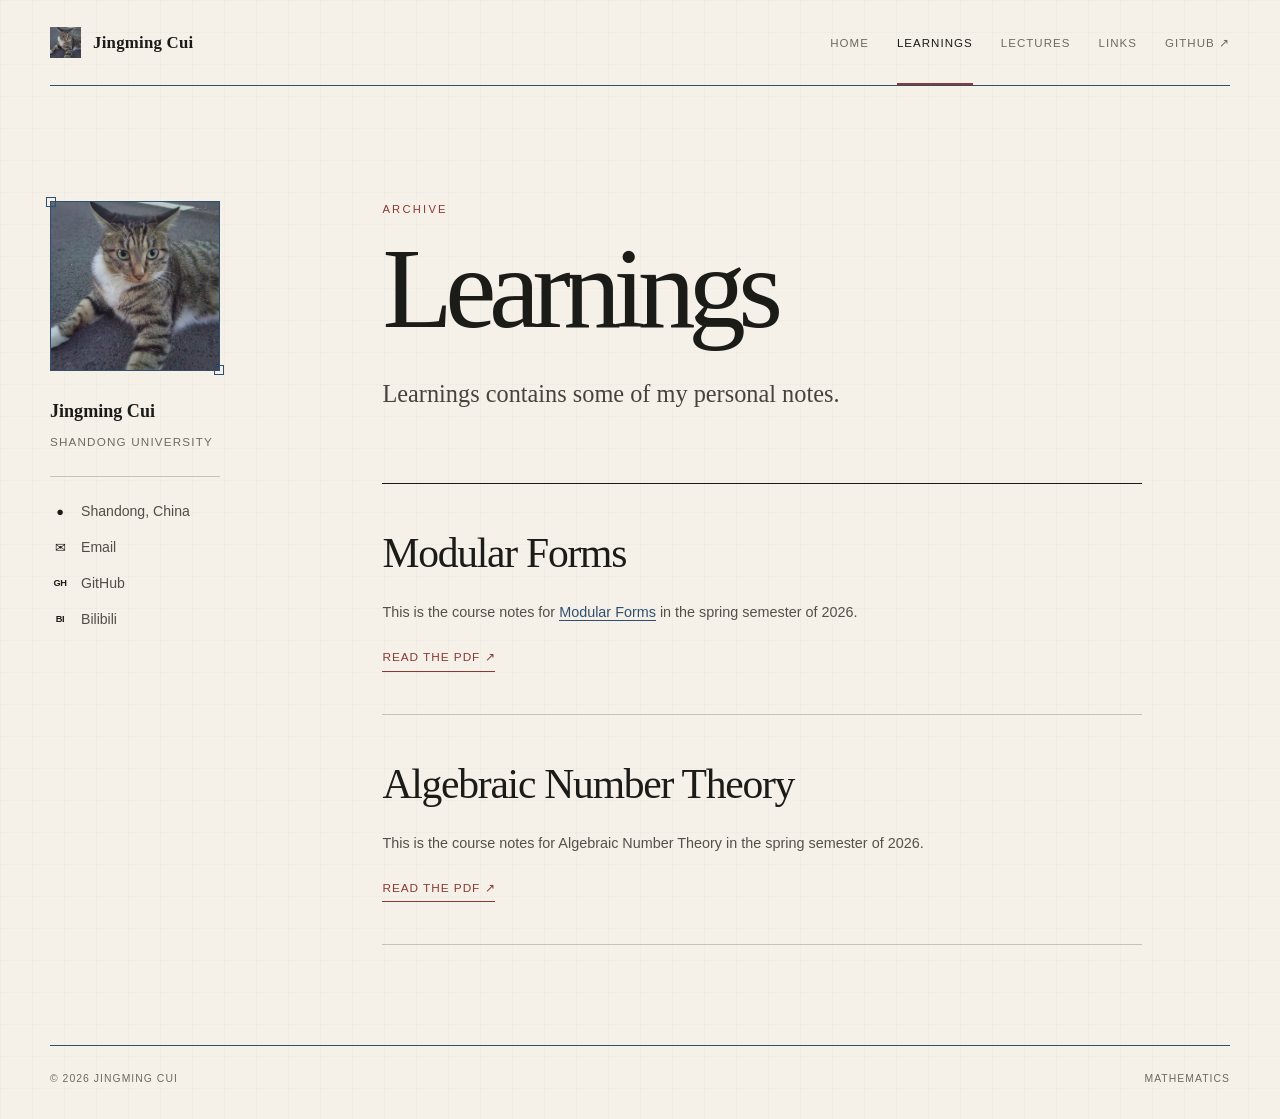
==== commit 8a7d3515: "Add files via upload" ====
--- a/learnings/index.html
+++ b/learnings/index.html
@@ -1,2 +1,2 @@
 <!DOCTYPE html><html lang="en"><head><meta charSet="utf-8"/><meta name="viewport" content="width=device-width, initial-scale=1"/><link rel="preload" href="/profile-cat.jpg" as="image"/><link rel="stylesheet" href="/assets/site.css" data-rsc-css-href="/assets/site.css" data-precedence="vite-rsc/importer-resources"/><title>Learnings · Jingming Cui</title><meta name="description" content="Mathematical notes and working manuscripts by Jingming Cui."/><meta property="og:title" content="Jingming Cui"/><meta property="og:description" content="Mathematics · Notes · Lectures"/><meta property="og:url" content="https://mercuria-06.github.io"/><meta property="og:site_name" content="Jingming Cui"/><meta property="og:type" content="website"/><meta property="og:image" content="https://mercuria-06.github.io/og.png"/><meta property="og:image:width" content="1792"/><meta property="og:image:height" content="936"/><meta property="og:image:alt" content="Jingming Cui — Mathematics"/><meta name="twitter:card" content="summary_large_image"/><meta name="twitter:title" content="Jingming Cui"/><meta name="twitter:description" content="Mathematics · Notes · Lectures"/><meta name="twitter:image" content="https://mercuria-06.github.io/og.png"/>
-<meta name="generator" content="Jingming Cui static site"></head><body><div class="site-frame"><header class="topbar"><a class="wordmark" href="/" aria-label="Jingming Cui, home"><span class="wordmark-mark" aria-hidden="true"><img src="/profile-cat.jpg" alt=""/></span><span>Jingming Cui</span></a><nav aria-label="Primary navigation"><a href="/">Home</a><a href="/learnings/" aria-current="page">Learnings</a><a href="/lectures/">Lectures</a><a href="/links/">Links</a><a href="https://github.com/Mercuria-06" target="_blank" rel="noreferrer">GitHub <span aria-hidden="true">↗</span></a></nav></header><div class="page-grid"><aside class="profile-panel" aria-label="Profile summary"><div class="profile-photo"><img src="/profile-cat.jpg" alt="A tabby cat resting on a blanket"/></div><div class="profile-copy"><p class="profile-name">Jingming Cui</p><p class="profile-field">Shandong University</p></div><div class="profile-rule"></div><div class="profile-details"><p class="profile-detail"><span class="profile-icon" aria-hidden="true">●</span><span>Shandong, China</span></p><a class="profile-detail" href="mailto:jingmingcui@mail.sdu.edu.cn"><span class="profile-icon" aria-hidden="true">✉</span><span>Email</span></a><a class="profile-detail" href="https://github.com/Mercuria-06" target="_blank" rel="noreferrer"><span class="profile-icon profile-icon-text" aria-hidden="true">GH</span><span>GitHub</span></a></div></aside><main><div class="page-kicker">Archive</div><h1>Learnings</h1><p class="lede">Learnings contains some of my personal notes.</p><section class="notes-list" aria-label="Mathematics notes"><article class="note-entry"><div class="note-content"><h2>Modular Forms</h2><p>This is the course notes for<!-- --> <a href="https://faculty.sdu.edu.cn/brhuang/zh_CN/zdylm/2054830/list/index.htm" target="_blank" rel="noreferrer">Modular Forms</a> <!-- -->in the spring semester of 2026.</p><a class="document-link" href="/notes/modular-forms.pdf" target="_blank">Read the PDF <span aria-hidden="true">↗</span></a></div></article><article class="note-entry"><div class="note-content"><h2>Algebraic Number Theory</h2><p>This is the course notes for Algebraic Number Theory in the spring semester of 2026.</p><a class="document-link" href="/notes/algebraic-number-theory.pdf" target="_blank">Read the PDF <span aria-hidden="true">↗</span></a></div></article></section></main></div><footer><span>© 2026 Jingming Cui</span><span>Mathematics</span></footer></div></body></html>+<meta name="generator" content="Jingming Cui static site"></head><body><div class="site-frame"><header class="topbar"><a class="wordmark" href="/" aria-label="Jingming Cui, home"><span class="wordmark-mark" aria-hidden="true"><img src="/profile-cat.jpg" alt=""/></span><span>Jingming Cui</span></a><nav aria-label="Primary navigation"><a href="/">Home</a><a href="/learnings/" aria-current="page">Learnings</a><a href="/lectures/">Lectures</a><a href="/links/">Links</a><a href="https://github.com/Mercuria-06" target="_blank" rel="noreferrer">GitHub <span aria-hidden="true">↗</span></a></nav></header><div class="page-grid"><aside class="profile-panel" aria-label="Profile summary"><div class="profile-photo"><img src="/profile-cat.jpg" alt="A tabby cat resting on a blanket"/></div><div class="profile-copy"><p class="profile-name">Jingming Cui</p><p class="profile-field">Shandong University</p></div><div class="profile-rule"></div><div class="profile-details"><p class="profile-detail"><span class="profile-icon" aria-hidden="true">●</span><span>Shandong, China</span></p><a class="profile-detail" href="mailto:jingmingcui@mail.sdu.edu.cn"><span class="profile-icon" aria-hidden="true">✉</span><span>Email</span></a><a class="profile-detail" href="https://github.com/Mercuria-06" target="_blank" rel="noreferrer"><span class="profile-icon profile-icon-text" aria-hidden="true">GH</span><span>GitHub</span></a><a class="profile-detail" href="https://space.bilibili.com/3493278221601195?spm_id_from=333.1007.0.0" target="_blank" rel="noreferrer"><span class="profile-icon profile-icon-text" aria-hidden="true">BI</span><span>Bilibili</span></a></div></aside><main><div class="page-kicker">Archive</div><h1>Learnings</h1><p class="lede">Learnings contains some of my personal notes.</p><section class="notes-list" aria-label="Mathematics notes"><article class="note-entry"><div class="note-content"><h2>Modular Forms</h2><p>This is the course notes for<!-- --> <a href="https://faculty.sdu.edu.cn/brhuang/zh_CN/zdylm/2054830/list/index.htm" target="_blank" rel="noreferrer">Modular Forms</a> <!-- -->in the spring semester of 2026.</p><a class="document-link" href="/notes/Modular Forms.pdf" target="_blank">Read the PDF <span aria-hidden="true">↗</span></a></div></article><article class="note-entry"><div class="note-content"><h2>Algebraic Number Theory</h2><p>This is the course notes for Algebraic Number Theory in the spring semester of 2026.</p><a class="document-link" href="/notes/Algebraic Number Theory.pdf" target="_blank">Read the PDF <span aria-hidden="true">↗</span></a></div></article></section></main></div><footer><span>© 2026 Jingming Cui</span><span>Mathematics</span></footer></div></body></html>
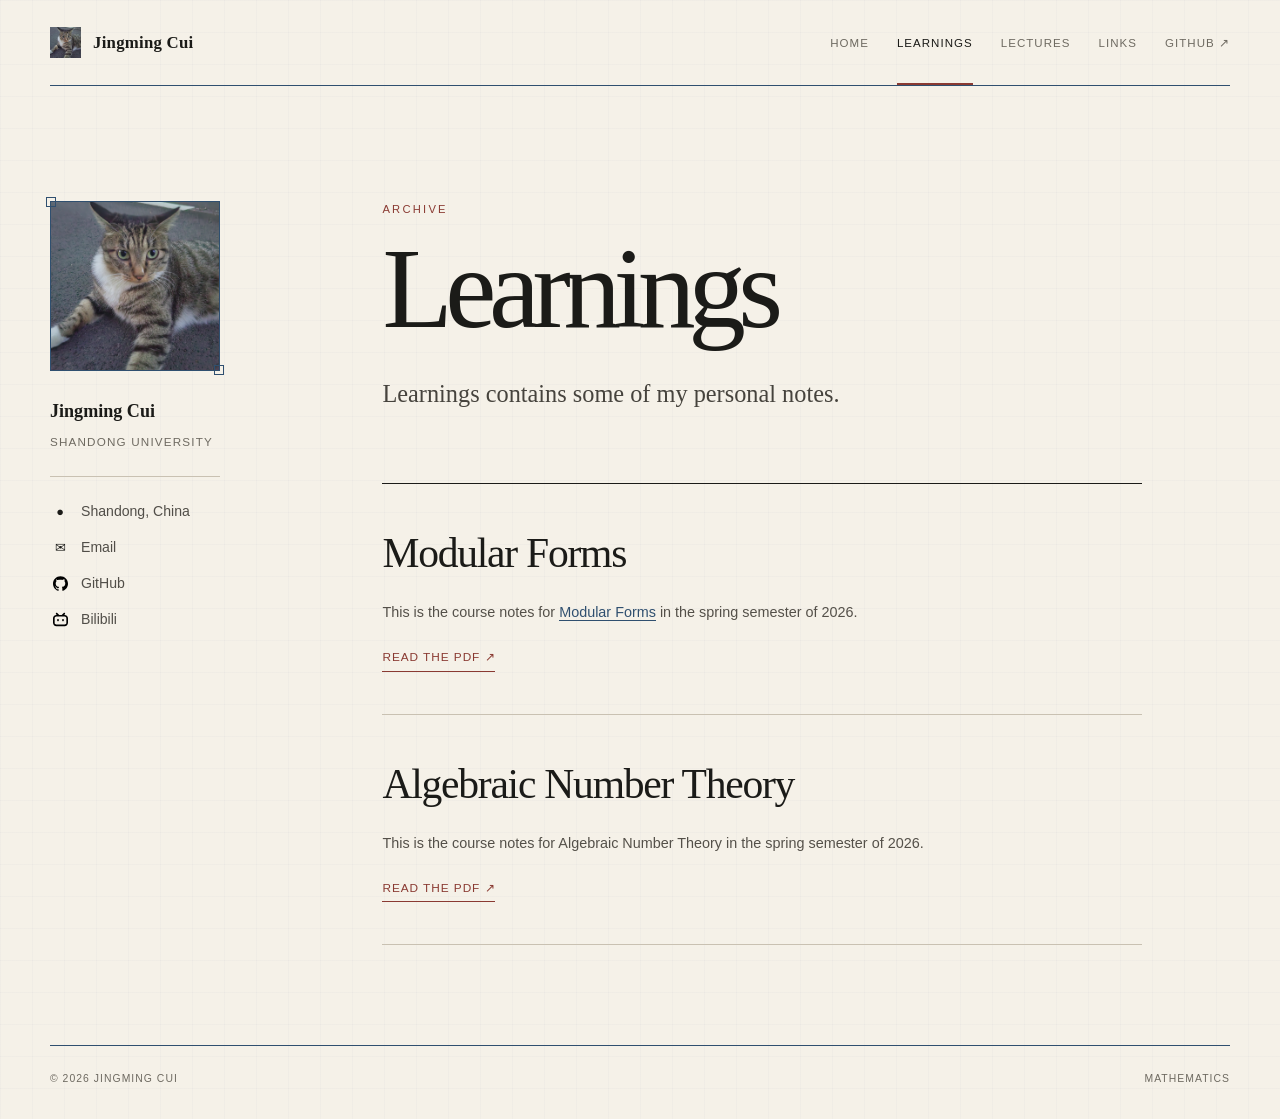
==== commit 03f29aaf: "Add files via upload" ====
--- a/learnings/index.html
+++ b/learnings/index.html
@@ -1,2 +1,2 @@
-<!DOCTYPE html><html lang="en"><head><meta charSet="utf-8"/><meta name="viewport" content="width=device-width, initial-scale=1"/><link rel="preload" href="/profile-cat.jpg" as="image"/><link rel="stylesheet" href="/assets/site.css" data-rsc-css-href="/assets/site.css" data-precedence="vite-rsc/importer-resources"/><title>Learnings · Jingming Cui</title><meta name="description" content="Mathematical notes and working manuscripts by Jingming Cui."/><meta property="og:title" content="Jingming Cui"/><meta property="og:description" content="Mathematics · Notes · Lectures"/><meta property="og:url" content="https://mercuria-06.github.io"/><meta property="og:site_name" content="Jingming Cui"/><meta property="og:type" content="website"/><meta property="og:image" content="https://mercuria-06.github.io/og.png"/><meta property="og:image:width" content="1792"/><meta property="og:image:height" content="936"/><meta property="og:image:alt" content="Jingming Cui — Mathematics"/><meta name="twitter:card" content="summary_large_image"/><meta name="twitter:title" content="Jingming Cui"/><meta name="twitter:description" content="Mathematics · Notes · Lectures"/><meta name="twitter:image" content="https://mercuria-06.github.io/og.png"/>
-<meta name="generator" content="Jingming Cui static site"></head><body><div class="site-frame"><header class="topbar"><a class="wordmark" href="/" aria-label="Jingming Cui, home"><span class="wordmark-mark" aria-hidden="true"><img src="/profile-cat.jpg" alt=""/></span><span>Jingming Cui</span></a><nav aria-label="Primary navigation"><a href="/">Home</a><a href="/learnings/" aria-current="page">Learnings</a><a href="/lectures/">Lectures</a><a href="/links/">Links</a><a href="https://github.com/Mercuria-06" target="_blank" rel="noreferrer">GitHub <span aria-hidden="true">↗</span></a></nav></header><div class="page-grid"><aside class="profile-panel" aria-label="Profile summary"><div class="profile-photo"><img src="/profile-cat.jpg" alt="A tabby cat resting on a blanket"/></div><div class="profile-copy"><p class="profile-name">Jingming Cui</p><p class="profile-field">Shandong University</p></div><div class="profile-rule"></div><div class="profile-details"><p class="profile-detail"><span class="profile-icon" aria-hidden="true">●</span><span>Shandong, China</span></p><a class="profile-detail" href="mailto:jingmingcui@mail.sdu.edu.cn"><span class="profile-icon" aria-hidden="true">✉</span><span>Email</span></a><a class="profile-detail" href="https://github.com/Mercuria-06" target="_blank" rel="noreferrer"><span class="profile-icon profile-icon-text" aria-hidden="true">GH</span><span>GitHub</span></a><a class="profile-detail" href="https://space.bilibili.com/3493278221601195?spm_id_from=333.1007.0.0" target="_blank" rel="noreferrer"><span class="profile-icon profile-icon-text" aria-hidden="true">BI</span><span>Bilibili</span></a></div></aside><main><div class="page-kicker">Archive</div><h1>Learnings</h1><p class="lede">Learnings contains some of my personal notes.</p><section class="notes-list" aria-label="Mathematics notes"><article class="note-entry"><div class="note-content"><h2>Modular Forms</h2><p>This is the course notes for<!-- --> <a href="https://faculty.sdu.edu.cn/brhuang/zh_CN/zdylm/2054830/list/index.htm" target="_blank" rel="noreferrer">Modular Forms</a> <!-- -->in the spring semester of 2026.</p><a class="document-link" href="/notes/Modular Forms.pdf" target="_blank">Read the PDF <span aria-hidden="true">↗</span></a></div></article><article class="note-entry"><div class="note-content"><h2>Algebraic Number Theory</h2><p>This is the course notes for Algebraic Number Theory in the spring semester of 2026.</p><a class="document-link" href="/notes/Algebraic Number Theory.pdf" target="_blank">Read the PDF <span aria-hidden="true">↗</span></a></div></article></section></main></div><footer><span>© 2026 Jingming Cui</span><span>Mathematics</span></footer></div></body></html>+<!DOCTYPE html><html lang="en"><head><meta charSet="utf-8"/><meta name="viewport" content="width=device-width, initial-scale=1"/><link rel="preload" href="/profile-cat.jpg" as="image"/><link rel="preload" href="/github.svg" as="image"/><link rel="preload" href="/bilibili.svg" as="image"/><link rel="stylesheet" href="/assets/site.css" data-rsc-css-href="/assets/site.css" data-precedence="vite-rsc/importer-resources"/><title>Learnings · Jingming Cui</title><meta name="description" content="Mathematical notes and working manuscripts by Jingming Cui."/><meta property="og:title" content="Jingming Cui"/><meta property="og:description" content="Mathematics · Notes · Lectures"/><meta property="og:url" content="https://mercuria-06.github.io"/><meta property="og:site_name" content="Jingming Cui"/><meta property="og:type" content="website"/><meta property="og:image" content="https://mercuria-06.github.io/og.png"/><meta property="og:image:width" content="1792"/><meta property="og:image:height" content="936"/><meta property="og:image:alt" content="Jingming Cui — Mathematics"/><meta name="twitter:card" content="summary_large_image"/><meta name="twitter:title" content="Jingming Cui"/><meta name="twitter:description" content="Mathematics · Notes · Lectures"/><meta name="twitter:image" content="https://mercuria-06.github.io/og.png"/>
+<meta name="generator" content="Jingming Cui static site"></head><body><div class="site-frame"><header class="topbar"><a class="wordmark" href="/" aria-label="Jingming Cui, home"><span class="wordmark-mark" aria-hidden="true"><img src="/profile-cat.jpg" alt=""/></span><span>Jingming Cui</span></a><nav aria-label="Primary navigation"><a href="/">Home</a><a href="/learnings/" aria-current="page">Learnings</a><a href="/lectures/">Lectures</a><a href="/links/">Links</a><a href="https://github.com/Mercuria-06" target="_blank" rel="noreferrer">GitHub <span aria-hidden="true">↗</span></a></nav></header><div class="page-grid"><aside class="profile-panel" aria-label="Profile summary"><div class="profile-photo"><img src="/profile-cat.jpg" alt="A tabby cat resting on a blanket"/></div><div class="profile-copy"><p class="profile-name">Jingming Cui</p><p class="profile-field">Shandong University</p></div><div class="profile-rule"></div><div class="profile-details"><p class="profile-detail"><span class="profile-icon" aria-hidden="true">●</span><span>Shandong, China</span></p><a class="profile-detail" href="mailto:jingmingcui@mail.sdu.edu.cn"><span class="profile-icon" aria-hidden="true">✉</span><span>Email</span></a><a class="profile-detail" href="https://github.com/Mercuria-06" target="_blank" rel="noreferrer"><span class="profile-icon" aria-hidden="true"><img class="profile-brand-icon" src="/github.svg" alt=""/></span><span>GitHub</span></a><a class="profile-detail" href="https://space.bilibili.com/3493278221601195?spm_id_from=333.1007.0.0" target="_blank" rel="noreferrer"><span class="profile-icon" aria-hidden="true"><img class="profile-brand-icon" src="/bilibili.svg" alt=""/></span><span>Bilibili</span></a></div></aside><main><div class="page-kicker">Archive</div><h1>Learnings</h1><p class="lede">Learnings contains some of my personal notes.</p><section class="notes-list" aria-label="Mathematics notes"><article class="note-entry"><div class="note-content"><h2>Modular Forms</h2><p>This is the course notes for<!-- --> <a href="https://faculty.sdu.edu.cn/brhuang/zh_CN/zdylm/2054830/list/index.htm" target="_blank" rel="noreferrer">Modular Forms</a> <!-- -->in the spring semester of 2026.</p><a class="document-link" href="/notes/Modular Forms.pdf" target="_blank">Read the PDF <span aria-hidden="true">↗</span></a></div></article><article class="note-entry"><div class="note-content"><h2>Algebraic Number Theory</h2><p>This is the course notes for Algebraic Number Theory in the spring semester of 2026.</p><a class="document-link" href="/notes/Algebraic Number Theory.pdf" target="_blank">Read the PDF <span aria-hidden="true">↗</span></a></div></article></section></main></div><footer><span>© 2026 Jingming Cui</span><span>Mathematics</span></footer></div></body></html>
--- a/assets/site.css
+++ b/assets/site.css
@@ -1,2 +1,2 @@
 /*! tailwindcss v4.2.1 | MIT License | https://tailwindcss.com */
-@layer theme{:root,:host{--font-sans:ui-sans-serif, system-ui, sans-serif, "Apple Color Emoji", "Segoe UI Emoji", "Segoe UI Symbol", "Noto Color Emoji";--font-mono:ui-monospace, SFMono-Regular, Menlo, Monaco, Consolas, "Liberation Mono", "Courier New", monospace;--spacing:.25rem;--default-font-family:var(--font-sans);--default-mono-font-family:var(--font-mono)}}@layer base{*,:after,:before{box-sizing:border-box;border:0 solid;margin:0;padding:0}::backdrop{box-sizing:border-box;border:0 solid;margin:0;padding:0}::file-selector-button{box-sizing:border-box;border:0 solid;margin:0;padding:0}html,:host{-webkit-text-size-adjust:100%;tab-size:4;line-height:1.5;font-family:var(--default-font-family,ui-sans-serif, system-ui, sans-serif, "Apple Color Emoji", "Segoe UI Emoji", "Segoe UI Symbol", "Noto Color Emoji");font-feature-settings:var(--default-font-feature-settings,normal);font-variation-settings:var(--default-font-variation-settings,normal);-webkit-tap-highlight-color:transparent}hr{height:0;color:inherit;border-top-width:1px}abbr:where([title]){-webkit-text-decoration:underline dotted;text-decoration:underline dotted}h1,h2,h3,h4,h5,h6{font-size:inherit;font-weight:inherit}a{color:inherit;-webkit-text-decoration:inherit;-webkit-text-decoration:inherit;-webkit-text-decoration:inherit;-webkit-text-decoration:inherit;text-decoration:inherit}b,strong{font-weight:bolder}code,kbd,samp,pre{font-family:var(--default-mono-font-family,ui-monospace, SFMono-Regular, Menlo, Monaco, Consolas, "Liberation Mono", "Courier New", monospace);font-feature-settings:var(--default-mono-font-feature-settings,normal);font-variation-settings:var(--default-mono-font-variation-settings,normal);font-size:1em}small{font-size:80%}sub,sup{vertical-align:baseline;font-size:75%;line-height:0;position:relative}sub{bottom:-.25em}sup{top:-.5em}table{text-indent:0;border-color:inherit;border-collapse:collapse}:-moz-focusring{outline:auto}progress{vertical-align:baseline}summary{display:list-item}ol,ul,menu{list-style:none}img,svg,video,canvas,audio,iframe,embed,object{vertical-align:middle;display:block}img,video{max-width:100%;height:auto}button,input,select,optgroup,textarea{font:inherit;font-feature-settings:inherit;font-variation-settings:inherit;letter-spacing:inherit;color:inherit;opacity:1;background-color:#0000;border-radius:0}::file-selector-button{font:inherit;font-feature-settings:inherit;font-variation-settings:inherit;letter-spacing:inherit;color:inherit;opacity:1;background-color:#0000;border-radius:0}:where(select:is([multiple],[size])) optgroup{font-weight:bolder}:where(select:is([multiple],[size])) optgroup option{padding-inline-start:20px}::file-selector-button{margin-inline-end:4px}::placeholder{opacity:1}@supports (not ((-webkit-appearance:-apple-pay-button))) or (contain-intrinsic-size:1px){::placeholder{color:currentColor}@supports (color:color-mix(in lab, red, red)){::placeholder{color:color-mix(in oklab, currentcolor 50%, transparent)}}}textarea{resize:vertical}::-webkit-search-decoration{-webkit-appearance:none}::-webkit-date-and-time-value{min-height:1lh;text-align:inherit}::-webkit-datetime-edit{display:inline-flex}::-webkit-datetime-edit-fields-wrapper{padding:0}::-webkit-datetime-edit{padding-block:0}::-webkit-datetime-edit-year-field{padding-block:0}::-webkit-datetime-edit-month-field{padding-block:0}::-webkit-datetime-edit-day-field{padding-block:0}::-webkit-datetime-edit-hour-field{padding-block:0}::-webkit-datetime-edit-minute-field{padding-block:0}::-webkit-datetime-edit-second-field{padding-block:0}::-webkit-datetime-edit-millisecond-field{padding-block:0}::-webkit-datetime-edit-meridiem-field{padding-block:0}::-webkit-calendar-picker-indicator{line-height:1}:-moz-ui-invalid{box-shadow:none}button,input:where([type=button],[type=reset],[type=submit]){-webkit-appearance:button;appearance:button}::file-selector-button{-webkit-appearance:button;appearance:button}::-webkit-inner-spin-button{height:auto}::-webkit-outer-spin-button{height:auto}[hidden]:where(:not([hidden=until-found])){display:none!important}}@layer components;@layer utilities{.relative{position:relative}.start{inset-inline-start:var(--spacing)}.table{display:table}}:root{--paper:#f5f1e8;--paper-deep:#ebe5d9;--ink:#1b1b18;--muted:#6e6a61;--rule:#c9c1b2;--blue:#2f4f6f;--blue-soft:#dce3e8;--red:#8a3a32}*{box-sizing:border-box}html{scroll-behavior:smooth;background:var(--paper)}body{background:linear-gradient(#2f4f6f06 1px, transparent 1px), linear-gradient(90deg, #2f4f6f06 1px, transparent 1px), var(--paper);color:var(--ink);background-size:32px 32px;min-height:100vh;margin:0;font-family:Georgia,Times New Roman,serif}a{color:inherit;text-decoration:none}::selection{background:var(--blue);color:var(--paper)}.site-frame{width:min(1180px,100% - 48px);margin:0 auto}.topbar{border-bottom:1px solid var(--blue);justify-content:space-between;align-items:center;min-height:86px;display:flex}.wordmark{letter-spacing:.015em;align-items:center;gap:12px;font-size:1.05rem;font-weight:600;display:inline-flex}.wordmark-mark{color:var(--blue);letter-spacing:.12em;border:0;justify-content:center;align-items:center;width:31px;height:31px;font-size:.68rem;line-height:0;display:inline-flex;overflow:hidden}.wordmark-mark img{object-fit:cover;object-position:50% 38%;width:100%;height:100%;display:block}nav{letter-spacing:.09em;text-transform:uppercase;align-items:center;gap:28px;font-family:Arial,Helvetica,sans-serif;font-size:.72rem;display:flex}nav a{color:var(--muted);padding:34px 0 31px;transition:color .18s;position:relative}nav a:after{background:var(--red);content:"";transform-origin:0;width:100%;height:2px;transition:transform .18s;position:absolute;bottom:-1px;left:0;transform:scaleX(0)}:is(nav a:hover,nav a:focus-visible,nav a[aria-current=page]){color:var(--ink)}nav a:hover:after,nav a[aria-current=page]:after{transform:scaleX(1)}nav a:focus-visible:after{transform:scaleX(1)}.page-grid{grid-template-columns:230px minmax(0,1fr);gap:clamp(52px,8vw,118px);min-height:calc(100vh - 170px);padding:clamp(68px,9vw,126px) 0 100px;display:grid}.profile-panel{align-self:start;position:sticky;top:48px}.monogram{aspect-ratio:1;border:1px solid var(--blue);color:var(--blue);letter-spacing:-.06em;grid-template-columns:1fr 1px 1fr;place-items:center;max-width:170px;padding:16px;font-size:clamp(2.4rem,5vw,4rem);display:grid;position:relative}.monogram:before,.monogram:after{border:1px solid var(--blue);content:"";width:10px;height:10px;position:absolute}.monogram:before{top:-5px;left:-5px}.monogram:after{bottom:-5px;right:-5px}.monogram i{background:var(--rule);height:65%}.profile-photo{aspect-ratio:1;border:1px solid var(--blue);max-width:170px;position:relative}.profile-photo:before,.profile-photo:after{border:1px solid var(--blue);content:"";z-index:1;width:10px;height:10px;position:absolute}.profile-photo:before{top:-5px;left:-5px}.profile-photo:after{bottom:-5px;right:-5px}.profile-photo img{object-fit:cover;object-position:50% 38%;width:100%;height:100%;display:block}.profile-copy{margin-top:27px}.profile-name{margin:0 0 8px;font-size:1.13rem;font-weight:600}.profile-field,.profile-link{color:var(--muted);letter-spacing:.1em;text-transform:uppercase;font-family:Arial,Helvetica,sans-serif;font-size:.73rem}.profile-field{margin:0}.profile-rule{background:var(--rule);max-width:170px;height:1px;margin:25px 0}.profile-link{transition:color .18s}:is(.profile-link:hover,.profile-link:focus-visible){color:var(--red)}.profile-details{gap:17px;display:grid}.profile-detail{color:#514e48;grid-template-columns:20px minmax(0,1fr);align-items:center;gap:11px;font-family:Arial,Helvetica,sans-serif;font-size:.88rem;line-height:1.35;display:grid}a.profile-detail{transition:color .18s}:is(a.profile-detail:hover,a.profile-detail:focus-visible){color:var(--red)}.profile-icon{color:var(--ink);text-align:center;font-size:.8rem}.profile-icon-text{letter-spacing:-.04em;font-size:.58rem;font-weight:700}main{max-width:760px}.page-kicker{color:var(--red);letter-spacing:.2em;text-transform:uppercase;margin-bottom:20px;font-family:Arial,Helvetica,sans-serif;font-size:.7rem}h1{letter-spacing:-.065em;margin:0;font-size:clamp(3.5rem,9vw,7.6rem);font-weight:400;line-height:.88}.lede{color:#46433d;max-width:660px;margin:36px 0 0;font-size:clamp(1.18rem,2.2vw,1.52rem);line-height:1.55}.about-intro{border-top:1px solid var(--ink);margin-top:54px;padding-top:18px}.about-intro h2{letter-spacing:.14em;text-transform:uppercase;margin:0 0 22px;font-family:Arial,Helvetica,sans-serif;font-size:clamp(1.05rem,2vw,1.3rem);font-weight:600}.about-intro p{color:#46433d;max-width:660px;margin:0;font-size:clamp(1rem,1.6vw,1.14rem);line-height:1.55}.chinese-book-title{font-family:KaiTi,STKaiti,楷体,serif;font-style:normal}.ornament{color:var(--blue);grid-template-columns:auto 1fr auto 1fr auto;align-items:center;margin:64px 0;font-size:.85rem;display:grid}.ornament:before,.ornament:after{background:var(--rule);content:"";height:1px;margin:0 15px}.section-block{margin-top:76px}.section-heading-row{border-bottom:1px solid var(--ink);justify-content:space-between;align-items:baseline;padding-bottom:13px;display:flex}.section-heading-row h2{letter-spacing:.14em;text-transform:uppercase;margin:0;font-size:.82rem;font-weight:600}.section-number{color:var(--muted);font-family:Arial,Helvetica,sans-serif;font-size:.68rem}.index-list{border-bottom:1px solid var(--rule)}.links-directory{border-top:1px solid var(--ink);margin-top:70px}.index-item{border-bottom:1px solid var(--rule);justify-content:space-between;align-items:center;gap:28px;padding:27px 3px;transition:color .18s,padding .18s;display:flex}.index-item:last-child{border-bottom:0}:is(.index-item:hover,.index-item:focus-visible){color:var(--red);padding-left:10px}.index-item h3{margin:0 0 7px;font-size:1.48rem;font-weight:400}.index-item p,.quiet-note p{color:var(--muted);margin:0;font-family:Arial,Helvetica,sans-serif;font-size:.86rem;line-height:1.65}.quiet-note p{max-width:620px;margin-top:24px}.notes-list{border-top:1px solid var(--ink);margin-top:70px}.note-entry{border-bottom:1px solid var(--rule);padding:38px 0 42px}.note-content h2{letter-spacing:-.03em;margin:0 0 16px;font-size:clamp(1.75rem,4vw,2.6rem);font-weight:400}.note-content>p,.empty-state p{color:#545049;max-width:650px;margin:0;font-family:Arial,Helvetica,sans-serif;font-size:.9rem;line-height:1.7}.note-content>p a{color:var(--blue);border-bottom:1px solid}:is(.note-content>p a:hover,.note-content>p a:focus-visible){color:var(--red)}.document-link{border-bottom:1px solid var(--red);color:var(--red);letter-spacing:.08em;text-transform:uppercase;margin-top:24px;padding-bottom:4px;font-family:Arial,Helvetica,sans-serif;font-size:.74rem;display:inline-block}.empty-state{border-bottom:1px solid var(--rule);border-top:1px solid var(--ink);grid-template-columns:70px minmax(0,1fr);gap:42px;margin-top:70px;padding:44px 0 52px;display:grid}.empty-number{color:var(--red);font-size:2rem}.empty-state h2{margin:-5px 0 16px;font-size:2.5rem;font-weight:400}footer{border-top:1px solid var(--blue);color:var(--muted);letter-spacing:.1em;text-transform:uppercase;justify-content:space-between;padding:25px 0 32px;font-family:Arial,Helvetica,sans-serif;font-size:.65rem;display:flex}@media (max-width:760px){.site-frame{width:min(100% - 30px,620px)}.topbar{flex-direction:column;align-items:flex-start;gap:20px;padding:22px 0 0}nav{gap:17px;width:100%;overflow-x:auto}nav a{flex:none;padding:9px 0 17px}.page-grid{padding:52px 0 72px;display:block}.profile-panel{grid-template-columns:78px 1fr;align-items:center;gap:0 20px;margin-bottom:68px;display:grid;position:static}.monogram,.profile-photo{grid-row:1/3;max-width:78px;padding:9px;font-size:1.65rem}.profile-photo{padding:0}.profile-copy{margin:0}.profile-rule{display:none}.profile-link{align-self:end;margin-top:10px}.profile-details{grid-column:1/-1;grid-template-columns:repeat(3,minmax(0,auto));margin-top:24px}h1{font-size:clamp(3.3rem,19vw,5.6rem)}.lede{margin-top:28px}.about-intro{margin-top:42px}.ornament{margin:48px 0}.section-block{margin-top:60px}.notes-list,.empty-state,.links-directory{margin-top:52px}.note-entry{padding:30px 0 35px}.empty-state{grid-template-columns:1fr;gap:14px}footer{flex-direction:column;align-items:flex-start;gap:9px}}@media (max-width:520px){.profile-details{grid-template-columns:1fr;gap:13px}}@media (prefers-reduced-motion:reduce){*{scroll-behavior:auto!important;transition-duration:.01ms!important}}
+@layer theme{:root,:host{--font-sans:ui-sans-serif, system-ui, sans-serif, "Apple Color Emoji", "Segoe UI Emoji", "Segoe UI Symbol", "Noto Color Emoji";--font-mono:ui-monospace, SFMono-Regular, Menlo, Monaco, Consolas, "Liberation Mono", "Courier New", monospace;--spacing:.25rem;--default-font-family:var(--font-sans);--default-mono-font-family:var(--font-mono)}}@layer base{*,:after,:before{box-sizing:border-box;border:0 solid;margin:0;padding:0}::backdrop{box-sizing:border-box;border:0 solid;margin:0;padding:0}::file-selector-button{box-sizing:border-box;border:0 solid;margin:0;padding:0}html,:host{-webkit-text-size-adjust:100%;tab-size:4;line-height:1.5;font-family:var(--default-font-family,ui-sans-serif, system-ui, sans-serif, "Apple Color Emoji", "Segoe UI Emoji", "Segoe UI Symbol", "Noto Color Emoji");font-feature-settings:var(--default-font-feature-settings,normal);font-variation-settings:var(--default-font-variation-settings,normal);-webkit-tap-highlight-color:transparent}hr{height:0;color:inherit;border-top-width:1px}abbr:where([title]){-webkit-text-decoration:underline dotted;text-decoration:underline dotted}h1,h2,h3,h4,h5,h6{font-size:inherit;font-weight:inherit}a{color:inherit;-webkit-text-decoration:inherit;-webkit-text-decoration:inherit;-webkit-text-decoration:inherit;-webkit-text-decoration:inherit;text-decoration:inherit}b,strong{font-weight:bolder}code,kbd,samp,pre{font-family:var(--default-mono-font-family,ui-monospace, SFMono-Regular, Menlo, Monaco, Consolas, "Liberation Mono", "Courier New", monospace);font-feature-settings:var(--default-mono-font-feature-settings,normal);font-variation-settings:var(--default-mono-font-variation-settings,normal);font-size:1em}small{font-size:80%}sub,sup{vertical-align:baseline;font-size:75%;line-height:0;position:relative}sub{bottom:-.25em}sup{top:-.5em}table{text-indent:0;border-color:inherit;border-collapse:collapse}:-moz-focusring{outline:auto}progress{vertical-align:baseline}summary{display:list-item}ol,ul,menu{list-style:none}img,svg,video,canvas,audio,iframe,embed,object{vertical-align:middle;display:block}img,video{max-width:100%;height:auto}button,input,select,optgroup,textarea{font:inherit;font-feature-settings:inherit;font-variation-settings:inherit;letter-spacing:inherit;color:inherit;opacity:1;background-color:#0000;border-radius:0}::file-selector-button{font:inherit;font-feature-settings:inherit;font-variation-settings:inherit;letter-spacing:inherit;color:inherit;opacity:1;background-color:#0000;border-radius:0}:where(select:is([multiple],[size])) optgroup{font-weight:bolder}:where(select:is([multiple],[size])) optgroup option{padding-inline-start:20px}::file-selector-button{margin-inline-end:4px}::placeholder{opacity:1}@supports (not ((-webkit-appearance:-apple-pay-button))) or (contain-intrinsic-size:1px){::placeholder{color:currentColor}@supports (color:color-mix(in lab, red, red)){::placeholder{color:color-mix(in oklab, currentcolor 50%, transparent)}}}textarea{resize:vertical}::-webkit-search-decoration{-webkit-appearance:none}::-webkit-date-and-time-value{min-height:1lh;text-align:inherit}::-webkit-datetime-edit{display:inline-flex}::-webkit-datetime-edit-fields-wrapper{padding:0}::-webkit-datetime-edit{padding-block:0}::-webkit-datetime-edit-year-field{padding-block:0}::-webkit-datetime-edit-month-field{padding-block:0}::-webkit-datetime-edit-day-field{padding-block:0}::-webkit-datetime-edit-hour-field{padding-block:0}::-webkit-datetime-edit-minute-field{padding-block:0}::-webkit-datetime-edit-second-field{padding-block:0}::-webkit-datetime-edit-millisecond-field{padding-block:0}::-webkit-datetime-edit-meridiem-field{padding-block:0}::-webkit-calendar-picker-indicator{line-height:1}:-moz-ui-invalid{box-shadow:none}button,input:where([type=button],[type=reset],[type=submit]){-webkit-appearance:button;appearance:button}::file-selector-button{-webkit-appearance:button;appearance:button}::-webkit-inner-spin-button{height:auto}::-webkit-outer-spin-button{height:auto}[hidden]:where(:not([hidden=until-found])){display:none!important}}@layer components;@layer utilities{.relative{position:relative}.start{inset-inline-start:var(--spacing)}.table{display:table}}:root{--paper:#f5f1e8;--paper-deep:#ebe5d9;--ink:#1b1b18;--muted:#6e6a61;--rule:#c9c1b2;--blue:#2f4f6f;--blue-soft:#dce3e8;--red:#8a3a32}*{box-sizing:border-box}html{scroll-behavior:smooth;background:var(--paper)}body{background:linear-gradient(#2f4f6f06 1px, transparent 1px), linear-gradient(90deg, #2f4f6f06 1px, transparent 1px), var(--paper);color:var(--ink);background-size:32px 32px;min-height:100vh;margin:0;font-family:Georgia,Times New Roman,serif}a{color:inherit;text-decoration:none}::selection{background:var(--blue);color:var(--paper)}.site-frame{width:min(1180px,100% - 48px);margin:0 auto}.topbar{border-bottom:1px solid var(--blue);justify-content:space-between;align-items:center;min-height:86px;display:flex}.wordmark{letter-spacing:.015em;align-items:center;gap:12px;font-size:1.05rem;font-weight:600;display:inline-flex}.wordmark-mark{color:var(--blue);letter-spacing:.12em;border:0;justify-content:center;align-items:center;width:31px;height:31px;font-size:.68rem;line-height:0;display:inline-flex;overflow:hidden}.wordmark-mark img{object-fit:cover;object-position:50% 38%;width:100%;height:100%;display:block}nav{letter-spacing:.09em;text-transform:uppercase;align-items:center;gap:28px;font-family:Arial,Helvetica,sans-serif;font-size:.72rem;display:flex}nav a{color:var(--muted);padding:34px 0 31px;transition:color .18s;position:relative}nav a:after{background:var(--red);content:"";transform-origin:0;width:100%;height:2px;transition:transform .18s;position:absolute;bottom:-1px;left:0;transform:scaleX(0)}:is(nav a:hover,nav a:focus-visible,nav a[aria-current=page]){color:var(--ink)}nav a:hover:after,nav a[aria-current=page]:after{transform:scaleX(1)}nav a:focus-visible:after{transform:scaleX(1)}.page-grid{grid-template-columns:230px minmax(0,1fr);gap:clamp(52px,8vw,118px);min-height:calc(100vh - 170px);padding:clamp(68px,9vw,126px) 0 100px;display:grid}.profile-panel{align-self:start;position:sticky;top:48px}.monogram{aspect-ratio:1;border:1px solid var(--blue);color:var(--blue);letter-spacing:-.06em;grid-template-columns:1fr 1px 1fr;place-items:center;max-width:170px;padding:16px;font-size:clamp(2.4rem,5vw,4rem);display:grid;position:relative}.monogram:before,.monogram:after{border:1px solid var(--blue);content:"";width:10px;height:10px;position:absolute}.monogram:before{top:-5px;left:-5px}.monogram:after{bottom:-5px;right:-5px}.monogram i{background:var(--rule);height:65%}.profile-photo{aspect-ratio:1;border:1px solid var(--blue);max-width:170px;position:relative}.profile-photo:before,.profile-photo:after{border:1px solid var(--blue);content:"";z-index:1;width:10px;height:10px;position:absolute}.profile-photo:before{top:-5px;left:-5px}.profile-photo:after{bottom:-5px;right:-5px}.profile-photo img{object-fit:cover;object-position:50% 38%;width:100%;height:100%;display:block}.profile-copy{margin-top:27px}.profile-name{margin:0 0 8px;font-size:1.13rem;font-weight:600}.profile-field,.profile-link{color:var(--muted);letter-spacing:.1em;text-transform:uppercase;font-family:Arial,Helvetica,sans-serif;font-size:.73rem}.profile-field{margin:0}.profile-rule{background:var(--rule);max-width:170px;height:1px;margin:25px 0}.profile-link{transition:color .18s}:is(.profile-link:hover,.profile-link:focus-visible){color:var(--red)}.profile-details{gap:17px;display:grid}.profile-detail{color:#514e48;grid-template-columns:20px minmax(0,1fr);align-items:center;gap:11px;font-family:Arial,Helvetica,sans-serif;font-size:.88rem;line-height:1.35;display:grid}a.profile-detail{transition:color .18s}:is(a.profile-detail:hover,a.profile-detail:focus-visible){color:var(--red)}.profile-icon{color:var(--ink);text-align:center;place-items:center;font-size:.8rem;display:grid}.profile-brand-icon{width:15px;height:15px;display:block}main{max-width:760px}.page-kicker{color:var(--red);letter-spacing:.2em;text-transform:uppercase;margin-bottom:20px;font-family:Arial,Helvetica,sans-serif;font-size:.7rem}h1{letter-spacing:-.065em;margin:0;font-size:clamp(3.5rem,9vw,7.6rem);font-weight:400;line-height:.88}.lede{color:#46433d;max-width:660px;margin:36px 0 0;font-size:clamp(1.18rem,2.2vw,1.52rem);line-height:1.55}.about-intro{border-top:1px solid var(--ink);margin-top:54px;padding-top:18px}.about-intro h2{letter-spacing:.14em;text-transform:uppercase;margin:0 0 22px;font-family:Arial,Helvetica,sans-serif;font-size:clamp(1.05rem,2vw,1.3rem);font-weight:600}.about-intro p{color:#46433d;max-width:660px;margin:0;font-size:clamp(1rem,1.6vw,1.14rem);line-height:1.55}.chinese-book-title{font-family:KaiTi,STKaiti,楷体,serif;font-style:normal}.ornament{color:var(--blue);grid-template-columns:auto 1fr auto 1fr auto;align-items:center;margin:64px 0;font-size:.85rem;display:grid}.ornament:before,.ornament:after{background:var(--rule);content:"";height:1px;margin:0 15px}.section-block{margin-top:76px}.section-heading-row{border-bottom:1px solid var(--ink);justify-content:space-between;align-items:baseline;padding-bottom:13px;display:flex}.section-heading-row h2{letter-spacing:.14em;text-transform:uppercase;margin:0;font-size:.82rem;font-weight:600}.section-number{color:var(--muted);font-family:Arial,Helvetica,sans-serif;font-size:.68rem}.index-list{border-bottom:1px solid var(--rule)}.links-directory{border-top:1px solid var(--ink);margin-top:70px}.index-item{border-bottom:1px solid var(--rule);justify-content:space-between;align-items:center;gap:28px;padding:27px 3px;transition:color .18s,padding .18s;display:flex}.index-item:last-child{border-bottom:0}:is(.index-item:hover,.index-item:focus-visible){color:var(--red);padding-left:10px}.index-item h3{margin:0 0 7px;font-size:1.48rem;font-weight:400}.index-item p,.quiet-note p{color:var(--muted);margin:0;font-family:Arial,Helvetica,sans-serif;font-size:.86rem;line-height:1.65}.quiet-note p{max-width:620px;margin-top:24px}.notes-list{border-top:1px solid var(--ink);margin-top:70px}.note-entry{border-bottom:1px solid var(--rule);padding:38px 0 42px}.note-content h2{letter-spacing:-.03em;margin:0 0 16px;font-size:clamp(1.75rem,4vw,2.6rem);font-weight:400}.note-content>p,.empty-state p{color:#545049;max-width:650px;margin:0;font-family:Arial,Helvetica,sans-serif;font-size:.9rem;line-height:1.7}.note-content>p a{color:var(--blue);border-bottom:1px solid}:is(.note-content>p a:hover,.note-content>p a:focus-visible){color:var(--red)}.document-link{border-bottom:1px solid var(--red);color:var(--red);letter-spacing:.08em;text-transform:uppercase;margin-top:24px;padding-bottom:4px;font-family:Arial,Helvetica,sans-serif;font-size:.74rem;display:inline-block}.empty-state{border-bottom:1px solid var(--rule);border-top:1px solid var(--ink);grid-template-columns:70px minmax(0,1fr);gap:42px;margin-top:70px;padding:44px 0 52px;display:grid}.empty-number{color:var(--red);font-size:2rem}.empty-state h2{margin:-5px 0 16px;font-size:2.5rem;font-weight:400}footer{border-top:1px solid var(--blue);color:var(--muted);letter-spacing:.1em;text-transform:uppercase;justify-content:space-between;padding:25px 0 32px;font-family:Arial,Helvetica,sans-serif;font-size:.65rem;display:flex}@media (max-width:760px){.site-frame{width:min(100% - 30px,620px)}.topbar{flex-direction:column;align-items:flex-start;gap:20px;padding:22px 0 0}nav{gap:17px;width:100%;overflow-x:auto}nav a{flex:none;padding:9px 0 17px}.page-grid{padding:52px 0 72px;display:block}.profile-panel{grid-template-columns:78px 1fr;align-items:center;gap:0 20px;margin-bottom:68px;display:grid;position:static}.monogram,.profile-photo{grid-row:1/3;max-width:78px;padding:9px;font-size:1.65rem}.profile-photo{padding:0}.profile-copy{margin:0}.profile-rule{display:none}.profile-link{align-self:end;margin-top:10px}.profile-details{grid-column:1/-1;grid-template-columns:repeat(3,minmax(0,auto));margin-top:24px}h1{font-size:clamp(3.3rem,19vw,5.6rem)}.lede{margin-top:28px}.about-intro{margin-top:42px}.ornament{margin:48px 0}.section-block{margin-top:60px}.notes-list,.empty-state,.links-directory{margin-top:52px}.note-entry{padding:30px 0 35px}.empty-state{grid-template-columns:1fr;gap:14px}footer{flex-direction:column;align-items:flex-start;gap:9px}}@media (max-width:520px){.profile-details{grid-template-columns:1fr;gap:13px}}@media (prefers-reduced-motion:reduce){*{scroll-behavior:auto!important;transition-duration:.01ms!important}}
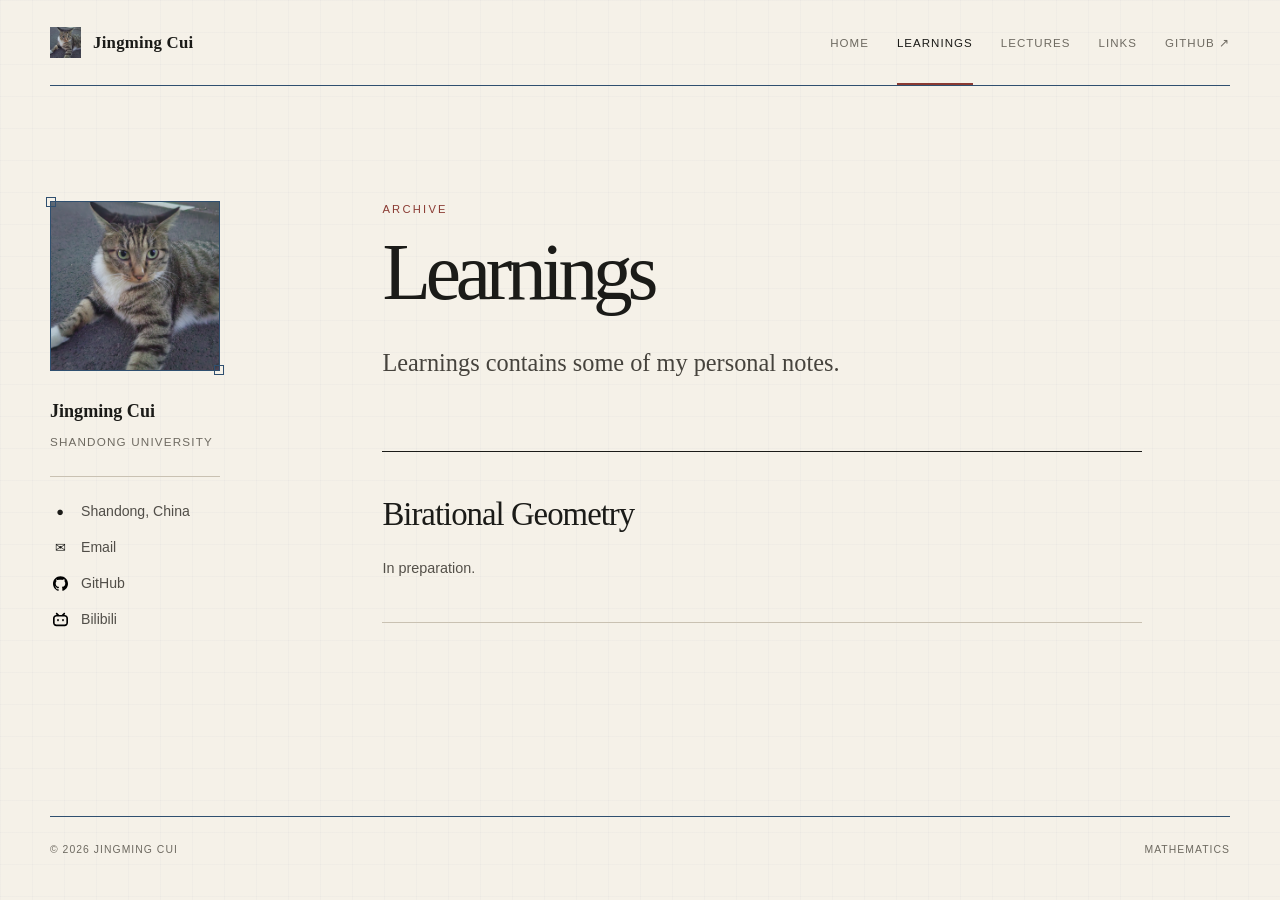
==== commit f0a13ebe: "Add files via upload" ====
--- a/learnings/index.html
+++ b/learnings/index.html
@@ -1,2 +1,2 @@
 <!DOCTYPE html><html lang="en"><head><meta charSet="utf-8"/><meta name="viewport" content="width=device-width, initial-scale=1"/><link rel="preload" href="/profile-cat.jpg" as="image"/><link rel="preload" href="/github.svg" as="image"/><link rel="preload" href="/bilibili.svg" as="image"/><link rel="stylesheet" href="/assets/site.css" data-rsc-css-href="/assets/site.css" data-precedence="vite-rsc/importer-resources"/><title>Learnings · Jingming Cui</title><meta name="description" content="Mathematical notes and working manuscripts by Jingming Cui."/><meta property="og:title" content="Jingming Cui"/><meta property="og:description" content="Mathematics · Notes · Lectures"/><meta property="og:url" content="https://mercuria-06.github.io"/><meta property="og:site_name" content="Jingming Cui"/><meta property="og:type" content="website"/><meta property="og:image" content="https://mercuria-06.github.io/og.png"/><meta property="og:image:width" content="1792"/><meta property="og:image:height" content="936"/><meta property="og:image:alt" content="Jingming Cui — Mathematics"/><meta name="twitter:card" content="summary_large_image"/><meta name="twitter:title" content="Jingming Cui"/><meta name="twitter:description" content="Mathematics · Notes · Lectures"/><meta name="twitter:image" content="https://mercuria-06.github.io/og.png"/>
-<meta name="generator" content="Jingming Cui static site"></head><body><div class="site-frame"><header class="topbar"><a class="wordmark" href="/" aria-label="Jingming Cui, home"><span class="wordmark-mark" aria-hidden="true"><img src="/profile-cat.jpg" alt=""/></span><span>Jingming Cui</span></a><nav aria-label="Primary navigation"><a href="/">Home</a><a href="/learnings/" aria-current="page">Learnings</a><a href="/lectures/">Lectures</a><a href="/links/">Links</a><a href="https://github.com/Mercuria-06" target="_blank" rel="noreferrer">GitHub <span aria-hidden="true">↗</span></a></nav></header><div class="page-grid"><aside class="profile-panel" aria-label="Profile summary"><div class="profile-photo"><img src="/profile-cat.jpg" alt="A tabby cat resting on a blanket"/></div><div class="profile-copy"><p class="profile-name">Jingming Cui</p><p class="profile-field">Shandong University</p></div><div class="profile-rule"></div><div class="profile-details"><p class="profile-detail"><span class="profile-icon" aria-hidden="true">●</span><span>Shandong, China</span></p><a class="profile-detail" href="mailto:jingmingcui@mail.sdu.edu.cn"><span class="profile-icon" aria-hidden="true">✉</span><span>Email</span></a><a class="profile-detail" href="https://github.com/Mercuria-06" target="_blank" rel="noreferrer"><span class="profile-icon" aria-hidden="true"><img class="profile-brand-icon" src="/github.svg" alt=""/></span><span>GitHub</span></a><a class="profile-detail" href="https://space.bilibili.com/3493278221601195?spm_id_from=333.1007.0.0" target="_blank" rel="noreferrer"><span class="profile-icon" aria-hidden="true"><img class="profile-brand-icon" src="/bilibili.svg" alt=""/></span><span>Bilibili</span></a></div></aside><main><div class="page-kicker">Archive</div><h1>Learnings</h1><p class="lede">Learnings contains some of my personal notes.</p><section class="notes-list" aria-label="Mathematics notes"><article class="note-entry"><div class="note-content"><h2>Modular Forms</h2><p>This is the course notes for<!-- --> <a href="https://faculty.sdu.edu.cn/brhuang/zh_CN/zdylm/2054830/list/index.htm" target="_blank" rel="noreferrer">Modular Forms</a> <!-- -->in the spring semester of 2026.</p><a class="document-link" href="/notes/Modular Forms.pdf" target="_blank">Read the PDF <span aria-hidden="true">↗</span></a></div></article><article class="note-entry"><div class="note-content"><h2>Algebraic Number Theory</h2><p>This is the course notes for Algebraic Number Theory in the spring semester of 2026.</p><a class="document-link" href="/notes/Algebraic Number Theory.pdf" target="_blank">Read the PDF <span aria-hidden="true">↗</span></a></div></article></section></main></div><footer><span>© 2026 Jingming Cui</span><span>Mathematics</span></footer></div></body></html>+<meta name="generator" content="Jingming Cui static site"></head><body><div class="site-frame"><header class="topbar"><a class="wordmark" href="/" aria-label="Jingming Cui, home"><span class="wordmark-mark" aria-hidden="true"><img src="/profile-cat.jpg" alt=""/></span><span>Jingming Cui</span></a><nav aria-label="Primary navigation"><a href="/">Home</a><a href="/learnings/" aria-current="page">Learnings</a><a href="/lectures/">Lectures</a><a href="/links/">Links</a><a href="https://github.com/Mercuria-06" target="_blank" rel="noreferrer">GitHub <span aria-hidden="true">↗</span></a></nav></header><div class="page-grid"><aside class="profile-panel" aria-label="Profile summary"><div class="profile-photo"><img src="/profile-cat.jpg" alt="A tabby cat resting on a blanket"/></div><div class="profile-copy"><p class="profile-name">Jingming Cui</p><p class="profile-field">Shandong University</p></div><div class="profile-rule"></div><div class="profile-details"><p class="profile-detail"><span class="profile-icon" aria-hidden="true">●</span><span>Shandong, China</span></p><a class="profile-detail" href="mailto:jingmingcui@mail.sdu.edu.cn"><span class="profile-icon" aria-hidden="true">✉</span><span>Email</span></a><a class="profile-detail" href="https://github.com/Mercuria-06" target="_blank" rel="noreferrer"><span class="profile-icon" aria-hidden="true"><img class="profile-brand-icon" src="/github.svg" alt=""/></span><span>GitHub</span></a><a class="profile-detail" href="https://space.bilibili.com/3493278221601195?spm_id_from=333.1007.0.0" target="_blank" rel="noreferrer"><span class="profile-icon" aria-hidden="true"><img class="profile-brand-icon" src="/bilibili.svg" alt=""/></span><span>Bilibili</span></a></div></aside><main><div class="page-kicker">Archive</div><h1>Learnings</h1><p class="lede">Learnings contains some of my personal notes.</p><section class="notes-list" aria-label="Mathematics notes"><article class="note-entry"><div class="note-content"><h2>Birational Geometry</h2><p>In preparation.</p></div></article></section></main></div><footer><span>© 2026 Jingming Cui</span><span>Mathematics</span></footer></div></body></html>
--- a/assets/site.css
+++ b/assets/site.css
@@ -1,2 +1,2 @@
 /*! tailwindcss v4.2.1 | MIT License | https://tailwindcss.com */
-@layer theme{:root,:host{--font-sans:ui-sans-serif, system-ui, sans-serif, "Apple Color Emoji", "Segoe UI Emoji", "Segoe UI Symbol", "Noto Color Emoji";--font-mono:ui-monospace, SFMono-Regular, Menlo, Monaco, Consolas, "Liberation Mono", "Courier New", monospace;--spacing:.25rem;--default-font-family:var(--font-sans);--default-mono-font-family:var(--font-mono)}}@layer base{*,:after,:before{box-sizing:border-box;border:0 solid;margin:0;padding:0}::backdrop{box-sizing:border-box;border:0 solid;margin:0;padding:0}::file-selector-button{box-sizing:border-box;border:0 solid;margin:0;padding:0}html,:host{-webkit-text-size-adjust:100%;tab-size:4;line-height:1.5;font-family:var(--default-font-family,ui-sans-serif, system-ui, sans-serif, "Apple Color Emoji", "Segoe UI Emoji", "Segoe UI Symbol", "Noto Color Emoji");font-feature-settings:var(--default-font-feature-settings,normal);font-variation-settings:var(--default-font-variation-settings,normal);-webkit-tap-highlight-color:transparent}hr{height:0;color:inherit;border-top-width:1px}abbr:where([title]){-webkit-text-decoration:underline dotted;text-decoration:underline dotted}h1,h2,h3,h4,h5,h6{font-size:inherit;font-weight:inherit}a{color:inherit;-webkit-text-decoration:inherit;-webkit-text-decoration:inherit;-webkit-text-decoration:inherit;-webkit-text-decoration:inherit;text-decoration:inherit}b,strong{font-weight:bolder}code,kbd,samp,pre{font-family:var(--default-mono-font-family,ui-monospace, SFMono-Regular, Menlo, Monaco, Consolas, "Liberation Mono", "Courier New", monospace);font-feature-settings:var(--default-mono-font-feature-settings,normal);font-variation-settings:var(--default-mono-font-variation-settings,normal);font-size:1em}small{font-size:80%}sub,sup{vertical-align:baseline;font-size:75%;line-height:0;position:relative}sub{bottom:-.25em}sup{top:-.5em}table{text-indent:0;border-color:inherit;border-collapse:collapse}:-moz-focusring{outline:auto}progress{vertical-align:baseline}summary{display:list-item}ol,ul,menu{list-style:none}img,svg,video,canvas,audio,iframe,embed,object{vertical-align:middle;display:block}img,video{max-width:100%;height:auto}button,input,select,optgroup,textarea{font:inherit;font-feature-settings:inherit;font-variation-settings:inherit;letter-spacing:inherit;color:inherit;opacity:1;background-color:#0000;border-radius:0}::file-selector-button{font:inherit;font-feature-settings:inherit;font-variation-settings:inherit;letter-spacing:inherit;color:inherit;opacity:1;background-color:#0000;border-radius:0}:where(select:is([multiple],[size])) optgroup{font-weight:bolder}:where(select:is([multiple],[size])) optgroup option{padding-inline-start:20px}::file-selector-button{margin-inline-end:4px}::placeholder{opacity:1}@supports (not ((-webkit-appearance:-apple-pay-button))) or (contain-intrinsic-size:1px){::placeholder{color:currentColor}@supports (color:color-mix(in lab, red, red)){::placeholder{color:color-mix(in oklab, currentcolor 50%, transparent)}}}textarea{resize:vertical}::-webkit-search-decoration{-webkit-appearance:none}::-webkit-date-and-time-value{min-height:1lh;text-align:inherit}::-webkit-datetime-edit{display:inline-flex}::-webkit-datetime-edit-fields-wrapper{padding:0}::-webkit-datetime-edit{padding-block:0}::-webkit-datetime-edit-year-field{padding-block:0}::-webkit-datetime-edit-month-field{padding-block:0}::-webkit-datetime-edit-day-field{padding-block:0}::-webkit-datetime-edit-hour-field{padding-block:0}::-webkit-datetime-edit-minute-field{padding-block:0}::-webkit-datetime-edit-second-field{padding-block:0}::-webkit-datetime-edit-millisecond-field{padding-block:0}::-webkit-datetime-edit-meridiem-field{padding-block:0}::-webkit-calendar-picker-indicator{line-height:1}:-moz-ui-invalid{box-shadow:none}button,input:where([type=button],[type=reset],[type=submit]){-webkit-appearance:button;appearance:button}::file-selector-button{-webkit-appearance:button;appearance:button}::-webkit-inner-spin-button{height:auto}::-webkit-outer-spin-button{height:auto}[hidden]:where(:not([hidden=until-found])){display:none!important}}@layer components;@layer utilities{.relative{position:relative}.start{inset-inline-start:var(--spacing)}.table{display:table}}:root{--paper:#f5f1e8;--paper-deep:#ebe5d9;--ink:#1b1b18;--muted:#6e6a61;--rule:#c9c1b2;--blue:#2f4f6f;--blue-soft:#dce3e8;--red:#8a3a32}*{box-sizing:border-box}html{scroll-behavior:smooth;background:var(--paper)}body{background:linear-gradient(#2f4f6f06 1px, transparent 1px), linear-gradient(90deg, #2f4f6f06 1px, transparent 1px), var(--paper);color:var(--ink);background-size:32px 32px;min-height:100vh;margin:0;font-family:Georgia,Times New Roman,serif}a{color:inherit;text-decoration:none}::selection{background:var(--blue);color:var(--paper)}.site-frame{width:min(1180px,100% - 48px);margin:0 auto}.topbar{border-bottom:1px solid var(--blue);justify-content:space-between;align-items:center;min-height:86px;display:flex}.wordmark{letter-spacing:.015em;align-items:center;gap:12px;font-size:1.05rem;font-weight:600;display:inline-flex}.wordmark-mark{color:var(--blue);letter-spacing:.12em;border:0;justify-content:center;align-items:center;width:31px;height:31px;font-size:.68rem;line-height:0;display:inline-flex;overflow:hidden}.wordmark-mark img{object-fit:cover;object-position:50% 38%;width:100%;height:100%;display:block}nav{letter-spacing:.09em;text-transform:uppercase;align-items:center;gap:28px;font-family:Arial,Helvetica,sans-serif;font-size:.72rem;display:flex}nav a{color:var(--muted);padding:34px 0 31px;transition:color .18s;position:relative}nav a:after{background:var(--red);content:"";transform-origin:0;width:100%;height:2px;transition:transform .18s;position:absolute;bottom:-1px;left:0;transform:scaleX(0)}:is(nav a:hover,nav a:focus-visible,nav a[aria-current=page]){color:var(--ink)}nav a:hover:after,nav a[aria-current=page]:after{transform:scaleX(1)}nav a:focus-visible:after{transform:scaleX(1)}.page-grid{grid-template-columns:230px minmax(0,1fr);gap:clamp(52px,8vw,118px);min-height:calc(100vh - 170px);padding:clamp(68px,9vw,126px) 0 100px;display:grid}.profile-panel{align-self:start;position:sticky;top:48px}.monogram{aspect-ratio:1;border:1px solid var(--blue);color:var(--blue);letter-spacing:-.06em;grid-template-columns:1fr 1px 1fr;place-items:center;max-width:170px;padding:16px;font-size:clamp(2.4rem,5vw,4rem);display:grid;position:relative}.monogram:before,.monogram:after{border:1px solid var(--blue);content:"";width:10px;height:10px;position:absolute}.monogram:before{top:-5px;left:-5px}.monogram:after{bottom:-5px;right:-5px}.monogram i{background:var(--rule);height:65%}.profile-photo{aspect-ratio:1;border:1px solid var(--blue);max-width:170px;position:relative}.profile-photo:before,.profile-photo:after{border:1px solid var(--blue);content:"";z-index:1;width:10px;height:10px;position:absolute}.profile-photo:before{top:-5px;left:-5px}.profile-photo:after{bottom:-5px;right:-5px}.profile-photo img{object-fit:cover;object-position:50% 38%;width:100%;height:100%;display:block}.profile-copy{margin-top:27px}.profile-name{margin:0 0 8px;font-size:1.13rem;font-weight:600}.profile-field,.profile-link{color:var(--muted);letter-spacing:.1em;text-transform:uppercase;font-family:Arial,Helvetica,sans-serif;font-size:.73rem}.profile-field{margin:0}.profile-rule{background:var(--rule);max-width:170px;height:1px;margin:25px 0}.profile-link{transition:color .18s}:is(.profile-link:hover,.profile-link:focus-visible){color:var(--red)}.profile-details{gap:17px;display:grid}.profile-detail{color:#514e48;grid-template-columns:20px minmax(0,1fr);align-items:center;gap:11px;font-family:Arial,Helvetica,sans-serif;font-size:.88rem;line-height:1.35;display:grid}a.profile-detail{transition:color .18s}:is(a.profile-detail:hover,a.profile-detail:focus-visible){color:var(--red)}.profile-icon{color:var(--ink);text-align:center;place-items:center;font-size:.8rem;display:grid}.profile-brand-icon{width:15px;height:15px;display:block}main{max-width:760px}.page-kicker{color:var(--red);letter-spacing:.2em;text-transform:uppercase;margin-bottom:20px;font-family:Arial,Helvetica,sans-serif;font-size:.7rem}h1{letter-spacing:-.065em;margin:0;font-size:clamp(3.5rem,9vw,7.6rem);font-weight:400;line-height:.88}.lede{color:#46433d;max-width:660px;margin:36px 0 0;font-size:clamp(1.18rem,2.2vw,1.52rem);line-height:1.55}.about-intro{border-top:1px solid var(--ink);margin-top:54px;padding-top:18px}.about-intro h2{letter-spacing:.14em;text-transform:uppercase;margin:0 0 22px;font-family:Arial,Helvetica,sans-serif;font-size:clamp(1.05rem,2vw,1.3rem);font-weight:600}.about-intro p{color:#46433d;max-width:660px;margin:0;font-size:clamp(1rem,1.6vw,1.14rem);line-height:1.55}.chinese-book-title{font-family:KaiTi,STKaiti,楷体,serif;font-style:normal}.ornament{color:var(--blue);grid-template-columns:auto 1fr auto 1fr auto;align-items:center;margin:64px 0;font-size:.85rem;display:grid}.ornament:before,.ornament:after{background:var(--rule);content:"";height:1px;margin:0 15px}.section-block{margin-top:76px}.section-heading-row{border-bottom:1px solid var(--ink);justify-content:space-between;align-items:baseline;padding-bottom:13px;display:flex}.section-heading-row h2{letter-spacing:.14em;text-transform:uppercase;margin:0;font-size:.82rem;font-weight:600}.section-number{color:var(--muted);font-family:Arial,Helvetica,sans-serif;font-size:.68rem}.index-list{border-bottom:1px solid var(--rule)}.links-directory{border-top:1px solid var(--ink);margin-top:70px}.index-item{border-bottom:1px solid var(--rule);justify-content:space-between;align-items:center;gap:28px;padding:27px 3px;transition:color .18s,padding .18s;display:flex}.index-item:last-child{border-bottom:0}:is(.index-item:hover,.index-item:focus-visible){color:var(--red);padding-left:10px}.index-item h3{margin:0 0 7px;font-size:1.48rem;font-weight:400}.index-item p,.quiet-note p{color:var(--muted);margin:0;font-family:Arial,Helvetica,sans-serif;font-size:.86rem;line-height:1.65}.quiet-note p{max-width:620px;margin-top:24px}.notes-list{border-top:1px solid var(--ink);margin-top:70px}.note-entry{border-bottom:1px solid var(--rule);padding:38px 0 42px}.note-content h2{letter-spacing:-.03em;margin:0 0 16px;font-size:clamp(1.75rem,4vw,2.6rem);font-weight:400}.note-content>p,.empty-state p{color:#545049;max-width:650px;margin:0;font-family:Arial,Helvetica,sans-serif;font-size:.9rem;line-height:1.7}.note-content>p a{color:var(--blue);border-bottom:1px solid}:is(.note-content>p a:hover,.note-content>p a:focus-visible){color:var(--red)}.document-link{border-bottom:1px solid var(--red);color:var(--red);letter-spacing:.08em;text-transform:uppercase;margin-top:24px;padding-bottom:4px;font-family:Arial,Helvetica,sans-serif;font-size:.74rem;display:inline-block}.empty-state{border-bottom:1px solid var(--rule);border-top:1px solid var(--ink);grid-template-columns:70px minmax(0,1fr);gap:42px;margin-top:70px;padding:44px 0 52px;display:grid}.empty-number{color:var(--red);font-size:2rem}.empty-state h2{margin:-5px 0 16px;font-size:2.5rem;font-weight:400}footer{border-top:1px solid var(--blue);color:var(--muted);letter-spacing:.1em;text-transform:uppercase;justify-content:space-between;padding:25px 0 32px;font-family:Arial,Helvetica,sans-serif;font-size:.65rem;display:flex}@media (max-width:760px){.site-frame{width:min(100% - 30px,620px)}.topbar{flex-direction:column;align-items:flex-start;gap:20px;padding:22px 0 0}nav{gap:17px;width:100%;overflow-x:auto}nav a{flex:none;padding:9px 0 17px}.page-grid{padding:52px 0 72px;display:block}.profile-panel{grid-template-columns:78px 1fr;align-items:center;gap:0 20px;margin-bottom:68px;display:grid;position:static}.monogram,.profile-photo{grid-row:1/3;max-width:78px;padding:9px;font-size:1.65rem}.profile-photo{padding:0}.profile-copy{margin:0}.profile-rule{display:none}.profile-link{align-self:end;margin-top:10px}.profile-details{grid-column:1/-1;grid-template-columns:repeat(3,minmax(0,auto));margin-top:24px}h1{font-size:clamp(3.3rem,19vw,5.6rem)}.lede{margin-top:28px}.about-intro{margin-top:42px}.ornament{margin:48px 0}.section-block{margin-top:60px}.notes-list,.empty-state,.links-directory{margin-top:52px}.note-entry{padding:30px 0 35px}.empty-state{grid-template-columns:1fr;gap:14px}footer{flex-direction:column;align-items:flex-start;gap:9px}}@media (max-width:520px){.profile-details{grid-template-columns:1fr;gap:13px}}@media (prefers-reduced-motion:reduce){*{scroll-behavior:auto!important;transition-duration:.01ms!important}}
+@layer theme{:root,:host{--font-sans:ui-sans-serif, system-ui, sans-serif, "Apple Color Emoji", "Segoe UI Emoji", "Segoe UI Symbol", "Noto Color Emoji";--font-mono:ui-monospace, SFMono-Regular, Menlo, Monaco, Consolas, "Liberation Mono", "Courier New", monospace;--spacing:.25rem;--default-font-family:var(--font-sans);--default-mono-font-family:var(--font-mono)}}@layer base{*,:after,:before{box-sizing:border-box;border:0 solid;margin:0;padding:0}::backdrop{box-sizing:border-box;border:0 solid;margin:0;padding:0}::file-selector-button{box-sizing:border-box;border:0 solid;margin:0;padding:0}html,:host{-webkit-text-size-adjust:100%;tab-size:4;line-height:1.5;font-family:var(--default-font-family,ui-sans-serif, system-ui, sans-serif, "Apple Color Emoji", "Segoe UI Emoji", "Segoe UI Symbol", "Noto Color Emoji");font-feature-settings:var(--default-font-feature-settings,normal);font-variation-settings:var(--default-font-variation-settings,normal);-webkit-tap-highlight-color:transparent}hr{height:0;color:inherit;border-top-width:1px}abbr:where([title]){-webkit-text-decoration:underline dotted;text-decoration:underline dotted}h1,h2,h3,h4,h5,h6{font-size:inherit;font-weight:inherit}a{color:inherit;-webkit-text-decoration:inherit;-webkit-text-decoration:inherit;-webkit-text-decoration:inherit;-webkit-text-decoration:inherit;text-decoration:inherit}b,strong{font-weight:bolder}code,kbd,samp,pre{font-family:var(--default-mono-font-family,ui-monospace, SFMono-Regular, Menlo, Monaco, Consolas, "Liberation Mono", "Courier New", monospace);font-feature-settings:var(--default-mono-font-feature-settings,normal);font-variation-settings:var(--default-mono-font-variation-settings,normal);font-size:1em}small{font-size:80%}sub,sup{vertical-align:baseline;font-size:75%;line-height:0;position:relative}sub{bottom:-.25em}sup{top:-.5em}table{text-indent:0;border-color:inherit;border-collapse:collapse}:-moz-focusring{outline:auto}progress{vertical-align:baseline}summary{display:list-item}ol,ul,menu{list-style:none}img,svg,video,canvas,audio,iframe,embed,object{vertical-align:middle;display:block}img,video{max-width:100%;height:auto}button,input,select,optgroup,textarea{font:inherit;font-feature-settings:inherit;font-variation-settings:inherit;letter-spacing:inherit;color:inherit;opacity:1;background-color:#0000;border-radius:0}::file-selector-button{font:inherit;font-feature-settings:inherit;font-variation-settings:inherit;letter-spacing:inherit;color:inherit;opacity:1;background-color:#0000;border-radius:0}:where(select:is([multiple],[size])) optgroup{font-weight:bolder}:where(select:is([multiple],[size])) optgroup option{padding-inline-start:20px}::file-selector-button{margin-inline-end:4px}::placeholder{opacity:1}@supports (not ((-webkit-appearance:-apple-pay-button))) or (contain-intrinsic-size:1px){::placeholder{color:currentColor}@supports (color:color-mix(in lab, red, red)){::placeholder{color:color-mix(in oklab, currentcolor 50%, transparent)}}}textarea{resize:vertical}::-webkit-search-decoration{-webkit-appearance:none}::-webkit-date-and-time-value{min-height:1lh;text-align:inherit}::-webkit-datetime-edit{display:inline-flex}::-webkit-datetime-edit-fields-wrapper{padding:0}::-webkit-datetime-edit{padding-block:0}::-webkit-datetime-edit-year-field{padding-block:0}::-webkit-datetime-edit-month-field{padding-block:0}::-webkit-datetime-edit-day-field{padding-block:0}::-webkit-datetime-edit-hour-field{padding-block:0}::-webkit-datetime-edit-minute-field{padding-block:0}::-webkit-datetime-edit-second-field{padding-block:0}::-webkit-datetime-edit-millisecond-field{padding-block:0}::-webkit-datetime-edit-meridiem-field{padding-block:0}::-webkit-calendar-picker-indicator{line-height:1}:-moz-ui-invalid{box-shadow:none}button,input:where([type=button],[type=reset],[type=submit]){-webkit-appearance:button;appearance:button}::file-selector-button{-webkit-appearance:button;appearance:button}::-webkit-inner-spin-button{height:auto}::-webkit-outer-spin-button{height:auto}[hidden]:where(:not([hidden=until-found])){display:none!important}}@layer components;@layer utilities{.relative{position:relative}.start{inset-inline-start:var(--spacing)}.table{display:table}}:root{--paper:#f5f1e8;--paper-deep:#ebe5d9;--ink:#1b1b18;--muted:#6e6a61;--rule:#c9c1b2;--blue:#2f4f6f;--blue-soft:#dce3e8;--red:#8a3a32}*{box-sizing:border-box}html{scroll-behavior:smooth;background:var(--paper)}body{background:linear-gradient(#2f4f6f06 1px, transparent 1px), linear-gradient(90deg, #2f4f6f06 1px, transparent 1px), var(--paper);color:var(--ink);background-size:32px 32px;min-height:100vh;margin:0;font-family:Georgia,Times New Roman,serif}a{color:inherit;text-decoration:none}::selection{background:var(--blue);color:var(--paper)}.site-frame{width:min(1180px,100% - 48px);margin:0 auto}.topbar{border-bottom:1px solid var(--blue);justify-content:space-between;align-items:center;min-height:86px;display:flex}.wordmark{letter-spacing:.015em;align-items:center;gap:12px;font-size:1.05rem;font-weight:600;display:inline-flex}.wordmark-mark{color:var(--blue);letter-spacing:.12em;border:0;justify-content:center;align-items:center;width:31px;height:31px;font-size:.68rem;line-height:0;display:inline-flex;overflow:hidden}.wordmark-mark img{object-fit:cover;object-position:50% 38%;width:100%;height:100%;display:block}nav{letter-spacing:.09em;text-transform:uppercase;align-items:center;gap:28px;font-family:Arial,Helvetica,sans-serif;font-size:.72rem;display:flex}nav a{color:var(--muted);padding:34px 0 31px;transition:color .18s;position:relative}nav a:after{background:var(--red);content:"";transform-origin:0;width:100%;height:2px;transition:transform .18s;position:absolute;bottom:-1px;left:0;transform:scaleX(0)}:is(nav a:hover,nav a:focus-visible,nav a[aria-current=page]){color:var(--ink)}nav a:hover:after,nav a[aria-current=page]:after{transform:scaleX(1)}nav a:focus-visible:after{transform:scaleX(1)}.page-grid{grid-template-columns:230px minmax(0,1fr);gap:clamp(52px,8vw,118px);min-height:calc(100vh - 170px);padding:clamp(68px,9vw,126px) 0 100px;display:grid}.profile-panel{align-self:start;position:sticky;top:48px}.monogram{aspect-ratio:1;border:1px solid var(--blue);color:var(--blue);letter-spacing:-.06em;grid-template-columns:1fr 1px 1fr;place-items:center;max-width:170px;padding:16px;font-size:clamp(2.4rem,5vw,4rem);display:grid;position:relative}.monogram:before,.monogram:after{border:1px solid var(--blue);content:"";width:10px;height:10px;position:absolute}.monogram:before{top:-5px;left:-5px}.monogram:after{bottom:-5px;right:-5px}.monogram i{background:var(--rule);height:65%}.profile-photo{aspect-ratio:1;border:1px solid var(--blue);max-width:170px;position:relative}.profile-photo:before,.profile-photo:after{border:1px solid var(--blue);content:"";z-index:1;width:10px;height:10px;position:absolute}.profile-photo:before{top:-5px;left:-5px}.profile-photo:after{bottom:-5px;right:-5px}.profile-photo img{object-fit:cover;object-position:50% 38%;width:100%;height:100%;display:block}.profile-copy{margin-top:27px}.profile-name{margin:0 0 8px;font-size:1.13rem;font-weight:600}.profile-field,.profile-link{color:var(--muted);letter-spacing:.1em;text-transform:uppercase;font-family:Arial,Helvetica,sans-serif;font-size:.73rem}.profile-field{margin:0}.profile-rule{background:var(--rule);max-width:170px;height:1px;margin:25px 0}.profile-link{transition:color .18s}:is(.profile-link:hover,.profile-link:focus-visible){color:var(--red)}.profile-details{gap:17px;display:grid}.profile-detail{color:#514e48;grid-template-columns:20px minmax(0,1fr);align-items:center;gap:11px;font-family:Arial,Helvetica,sans-serif;font-size:.88rem;line-height:1.35;display:grid}a.profile-detail{transition:color .18s}:is(a.profile-detail:hover,a.profile-detail:focus-visible){color:var(--red)}.profile-icon{color:var(--ink);text-align:center;place-items:center;font-size:.8rem;display:grid}.profile-brand-icon{width:15px;height:15px;display:block}main{max-width:760px}.page-kicker{color:var(--red);letter-spacing:.2em;text-transform:uppercase;margin-bottom:20px;font-family:Arial,Helvetica,sans-serif;font-size:.7rem}h1{letter-spacing:-.065em;margin:0;font-size:clamp(2.8rem,6.2vw,5.2rem);font-weight:400;line-height:.88}.lede{color:#46433d;max-width:660px;margin:36px 0 0;font-size:clamp(1.18rem,2.2vw,1.52rem);line-height:1.55}.about-intro{border-top:1px solid var(--ink);margin-top:54px;padding-top:18px}.about-intro h2{letter-spacing:.14em;text-transform:uppercase;margin:0 0 22px;font-family:Arial,Helvetica,sans-serif;font-size:clamp(.95rem,1.6vw,1.12rem);font-weight:600}.about-intro p{color:#46433d;max-width:660px;margin:0;font-size:clamp(1rem,1.6vw,1.14rem);line-height:1.55}.chinese-book-title{font-family:KaiTi,STKaiti,楷体,serif;font-style:normal}.ornament{color:var(--blue);grid-template-columns:auto 1fr auto 1fr auto;align-items:center;margin:64px 0;font-size:.85rem;display:grid}.ornament:before,.ornament:after{background:var(--rule);content:"";height:1px;margin:0 15px}.section-block{margin-top:76px}.section-heading-row{border-bottom:1px solid var(--ink);justify-content:space-between;align-items:baseline;padding-bottom:13px;display:flex}.section-heading-row h2{letter-spacing:.14em;text-transform:uppercase;margin:0;font-size:.78rem;font-weight:600}.section-number{color:var(--muted);font-family:Arial,Helvetica,sans-serif;font-size:.68rem}.index-list{border-bottom:1px solid var(--rule)}.links-directory{border-top:1px solid var(--ink);margin-top:70px}.index-item{border-bottom:1px solid var(--rule);justify-content:space-between;align-items:center;gap:28px;padding:27px 3px;transition:color .18s,padding .18s;display:flex}.index-item:last-child{border-bottom:0}:is(.index-item:hover,.index-item:focus-visible){color:var(--red);padding-left:10px}.index-item h3{margin:0 0 7px;font-size:1.28rem;font-weight:400}.index-item p,.quiet-note p{color:var(--muted);margin:0;font-family:Arial,Helvetica,sans-serif;font-size:.86rem;line-height:1.65}.quiet-note p{max-width:620px;margin-top:24px}.notes-list{border-top:1px solid var(--ink);margin-top:70px}.note-entry{border-bottom:1px solid var(--rule);padding:38px 0 42px}.note-content h2{letter-spacing:-.03em;margin:0 0 16px;font-size:clamp(1.45rem,3vw,2.05rem);font-weight:400}.note-content>p,.empty-state p{color:#545049;max-width:650px;margin:0;font-family:Arial,Helvetica,sans-serif;font-size:.9rem;line-height:1.7}.note-content>p a{color:var(--blue);border-bottom:1px solid}:is(.note-content>p a:hover,.note-content>p a:focus-visible){color:var(--red)}.document-links{flex-wrap:wrap;column-gap:1.5rem;display:flex}.document-link{border-bottom:1px solid var(--red);color:var(--red);letter-spacing:.08em;text-transform:uppercase;margin-top:24px;padding-bottom:4px;font-family:Arial,Helvetica,sans-serif;font-size:.74rem;display:inline-block}.empty-state{border-bottom:1px solid var(--rule);border-top:1px solid var(--ink);grid-template-columns:70px minmax(0,1fr);gap:42px;margin-top:70px;padding:44px 0 52px;display:grid}.empty-number{color:var(--red);font-size:2rem}.empty-state h2{margin:-5px 0 16px;font-size:2.05rem;font-weight:400}footer{border-top:1px solid var(--blue);color:var(--muted);letter-spacing:.1em;text-transform:uppercase;justify-content:space-between;padding:25px 0 32px;font-family:Arial,Helvetica,sans-serif;font-size:.65rem;display:flex}@media (max-width:760px){.site-frame{width:min(100% - 30px,620px)}.topbar{flex-direction:column;align-items:flex-start;gap:20px;padding:22px 0 0}nav{gap:17px;width:100%;overflow-x:auto}nav a{flex:none;padding:9px 0 17px}.page-grid{padding:52px 0 72px;display:block}.profile-panel{grid-template-columns:78px 1fr;align-items:center;gap:0 20px;margin-bottom:68px;display:grid;position:static}.monogram,.profile-photo{grid-row:1/3;max-width:78px;padding:9px;font-size:1.65rem}.profile-photo{padding:0}.profile-copy{margin:0}.profile-rule{display:none}.profile-link{align-self:end;margin-top:10px}.profile-details{grid-column:1/-1;grid-template-columns:repeat(3,minmax(0,auto));margin-top:24px}h1{font-size:clamp(2.65rem,14vw,4.1rem)}.lede{margin-top:28px}.about-intro{margin-top:42px}.ornament{margin:48px 0}.section-block{margin-top:60px}.notes-list,.empty-state,.links-directory{margin-top:52px}.note-entry{padding:30px 0 35px}.empty-state{grid-template-columns:1fr;gap:14px}footer{flex-direction:column;align-items:flex-start;gap:9px}}@media (max-width:520px){.profile-details{grid-template-columns:1fr;gap:13px}}@media (prefers-reduced-motion:reduce){*{scroll-behavior:auto!important;transition-duration:.01ms!important}}
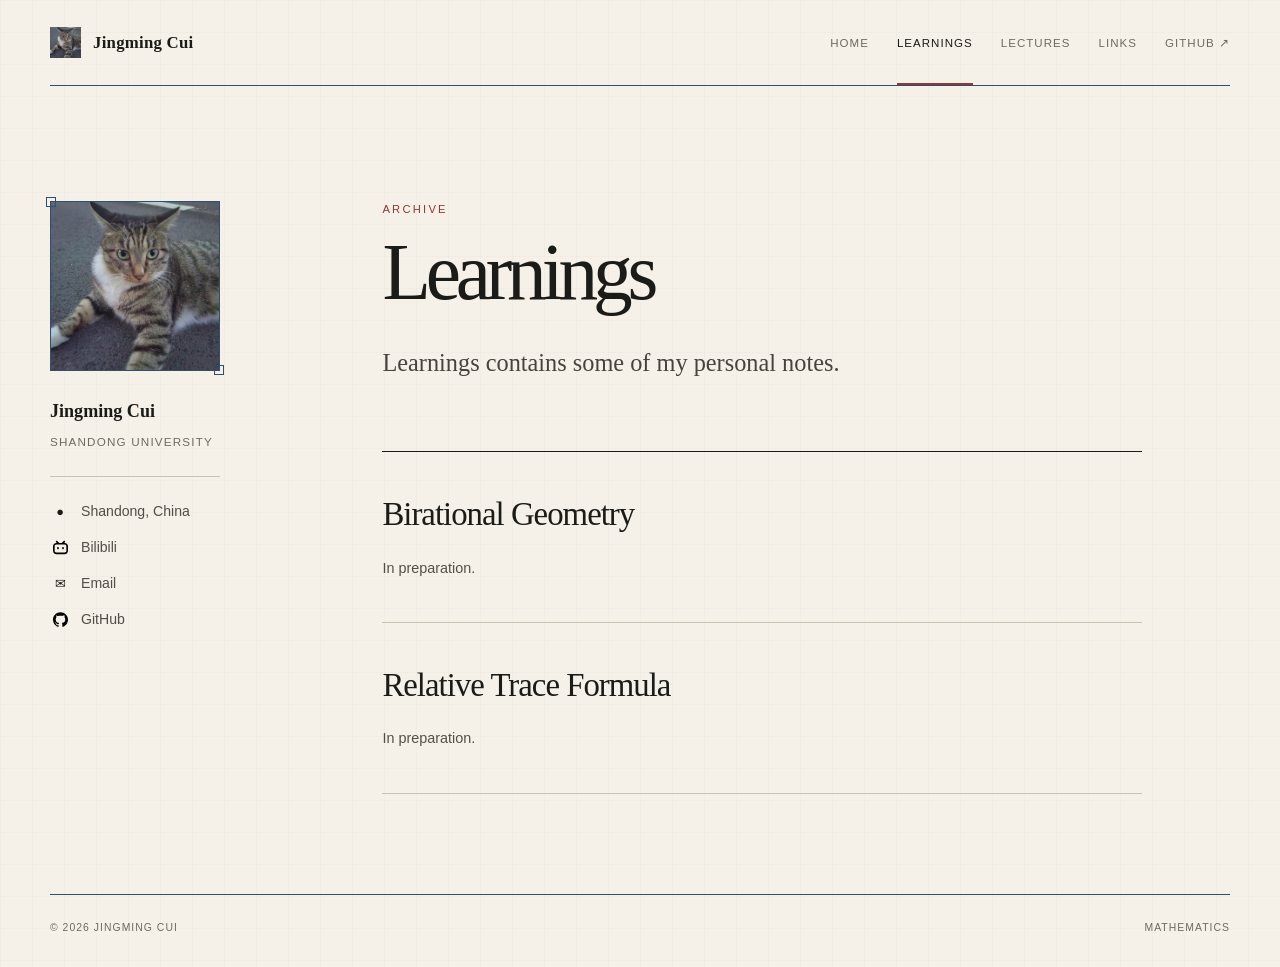
==== commit 1ffc0c2b: "Add files via upload" ====
--- a/learnings/index.html
+++ b/learnings/index.html
@@ -1,2 +1,2 @@
-<!DOCTYPE html><html lang="en"><head><meta charSet="utf-8"/><meta name="viewport" content="width=device-width, initial-scale=1"/><link rel="preload" href="/profile-cat.jpg" as="image"/><link rel="preload" href="/github.svg" as="image"/><link rel="preload" href="/bilibili.svg" as="image"/><link rel="stylesheet" href="/assets/site.css" data-rsc-css-href="/assets/site.css" data-precedence="vite-rsc/importer-resources"/><title>Learnings · Jingming Cui</title><meta name="description" content="Mathematical notes and working manuscripts by Jingming Cui."/><meta property="og:title" content="Jingming Cui"/><meta property="og:description" content="Mathematics · Notes · Lectures"/><meta property="og:url" content="https://mercuria-06.github.io"/><meta property="og:site_name" content="Jingming Cui"/><meta property="og:type" content="website"/><meta property="og:image" content="https://mercuria-06.github.io/og.png"/><meta property="og:image:width" content="1792"/><meta property="og:image:height" content="936"/><meta property="og:image:alt" content="Jingming Cui — Mathematics"/><meta name="twitter:card" content="summary_large_image"/><meta name="twitter:title" content="Jingming Cui"/><meta name="twitter:description" content="Mathematics · Notes · Lectures"/><meta name="twitter:image" content="https://mercuria-06.github.io/og.png"/>
-<meta name="generator" content="Jingming Cui static site"></head><body><div class="site-frame"><header class="topbar"><a class="wordmark" href="/" aria-label="Jingming Cui, home"><span class="wordmark-mark" aria-hidden="true"><img src="/profile-cat.jpg" alt=""/></span><span>Jingming Cui</span></a><nav aria-label="Primary navigation"><a href="/">Home</a><a href="/learnings/" aria-current="page">Learnings</a><a href="/lectures/">Lectures</a><a href="/links/">Links</a><a href="https://github.com/Mercuria-06" target="_blank" rel="noreferrer">GitHub <span aria-hidden="true">↗</span></a></nav></header><div class="page-grid"><aside class="profile-panel" aria-label="Profile summary"><div class="profile-photo"><img src="/profile-cat.jpg" alt="A tabby cat resting on a blanket"/></div><div class="profile-copy"><p class="profile-name">Jingming Cui</p><p class="profile-field">Shandong University</p></div><div class="profile-rule"></div><div class="profile-details"><p class="profile-detail"><span class="profile-icon" aria-hidden="true">●</span><span>Shandong, China</span></p><a class="profile-detail" href="mailto:jingmingcui@mail.sdu.edu.cn"><span class="profile-icon" aria-hidden="true">✉</span><span>Email</span></a><a class="profile-detail" href="https://github.com/Mercuria-06" target="_blank" rel="noreferrer"><span class="profile-icon" aria-hidden="true"><img class="profile-brand-icon" src="/github.svg" alt=""/></span><span>GitHub</span></a><a class="profile-detail" href="https://space.bilibili.com/3493278221601195?spm_id_from=333.1007.0.0" target="_blank" rel="noreferrer"><span class="profile-icon" aria-hidden="true"><img class="profile-brand-icon" src="/bilibili.svg" alt=""/></span><span>Bilibili</span></a></div></aside><main><div class="page-kicker">Archive</div><h1>Learnings</h1><p class="lede">Learnings contains some of my personal notes.</p><section class="notes-list" aria-label="Mathematics notes"><article class="note-entry"><div class="note-content"><h2>Birational Geometry</h2><p>In preparation.</p></div></article></section></main></div><footer><span>© 2026 Jingming Cui</span><span>Mathematics</span></footer></div></body></html>+<!DOCTYPE html><html lang="en"><head><meta charSet="utf-8"/><meta name="viewport" content="width=device-width, initial-scale=1"/><link rel="preload" href="/profile-cat.jpg" as="image"/><link rel="preload" href="/bilibili.svg" as="image"/><link rel="preload" href="/github.svg" as="image"/><link rel="stylesheet" href="/assets/site.css" data-rsc-css-href="/assets/site.css" data-precedence="vite-rsc/importer-resources"/><title>Learnings · Jingming Cui</title><meta name="description" content="Mathematical notes and working manuscripts by Jingming Cui."/><meta property="og:title" content="Jingming Cui"/><meta property="og:description" content="Mathematics · Notes · Lectures"/><meta property="og:url" content="https://mercuria-06.github.io"/><meta property="og:site_name" content="Jingming Cui"/><meta property="og:type" content="website"/><meta property="og:image" content="https://mercuria-06.github.io/og.png"/><meta property="og:image:width" content="1792"/><meta property="og:image:height" content="936"/><meta property="og:image:alt" content="Jingming Cui — Mathematics"/><meta name="twitter:card" content="summary_large_image"/><meta name="twitter:title" content="Jingming Cui"/><meta name="twitter:description" content="Mathematics · Notes · Lectures"/><meta name="twitter:image" content="https://mercuria-06.github.io/og.png"/>
+<meta name="generator" content="Jingming Cui static site"></head><body><div class="site-frame"><header class="topbar"><a class="wordmark" href="/" aria-label="Jingming Cui, home"><span class="wordmark-mark" aria-hidden="true"><img src="/profile-cat.jpg" alt=""/></span><span>Jingming Cui</span></a><nav aria-label="Primary navigation"><a href="/">Home</a><a href="/learnings/" aria-current="page">Learnings</a><a href="/lectures/">Lectures</a><a href="/links/">Links</a><a href="https://github.com/Mercuria-06" target="_blank" rel="noreferrer">GitHub <span aria-hidden="true">↗</span></a></nav></header><div class="page-grid"><aside class="profile-panel" aria-label="Profile summary"><div class="profile-photo"><img src="/profile-cat.jpg" alt="A tabby cat resting on a blanket"/></div><div class="profile-copy"><p class="profile-name">Jingming Cui</p><p class="profile-field">Shandong University</p></div><div class="profile-rule"></div><div class="profile-details"><p class="profile-detail"><span class="profile-icon" aria-hidden="true">●</span><span>Shandong, China</span></p><a class="profile-detail" href="https://space.bilibili.com/3493278221601195?spm_id_from=333.1007.0.0" target="_blank" rel="noreferrer"><span class="profile-icon" aria-hidden="true"><img class="profile-brand-icon" src="/bilibili.svg" alt=""/></span><span>Bilibili</span></a><a class="profile-detail" href="mailto:jingmingcui@mail.sdu.edu.cn"><span class="profile-icon" aria-hidden="true">✉</span><span>Email</span></a><a class="profile-detail" href="https://github.com/Mercuria-06" target="_blank" rel="noreferrer"><span class="profile-icon" aria-hidden="true"><img class="profile-brand-icon" src="/github.svg" alt=""/></span><span>GitHub</span></a></div></aside><main><div class="page-kicker">Archive</div><h1>Learnings</h1><p class="lede">Learnings contains some of my personal notes.</p><section class="notes-list" aria-label="Mathematics notes"><article class="note-entry"><div class="note-content"><h2>Birational Geometry</h2><p>In preparation.</p></div></article><article class="note-entry"><div class="note-content"><h2>Relative Trace Formula</h2><p>In preparation.</p></div></article></section></main></div><footer><span>© 2026 Jingming Cui</span><span>Mathematics</span></footer></div></body></html>
